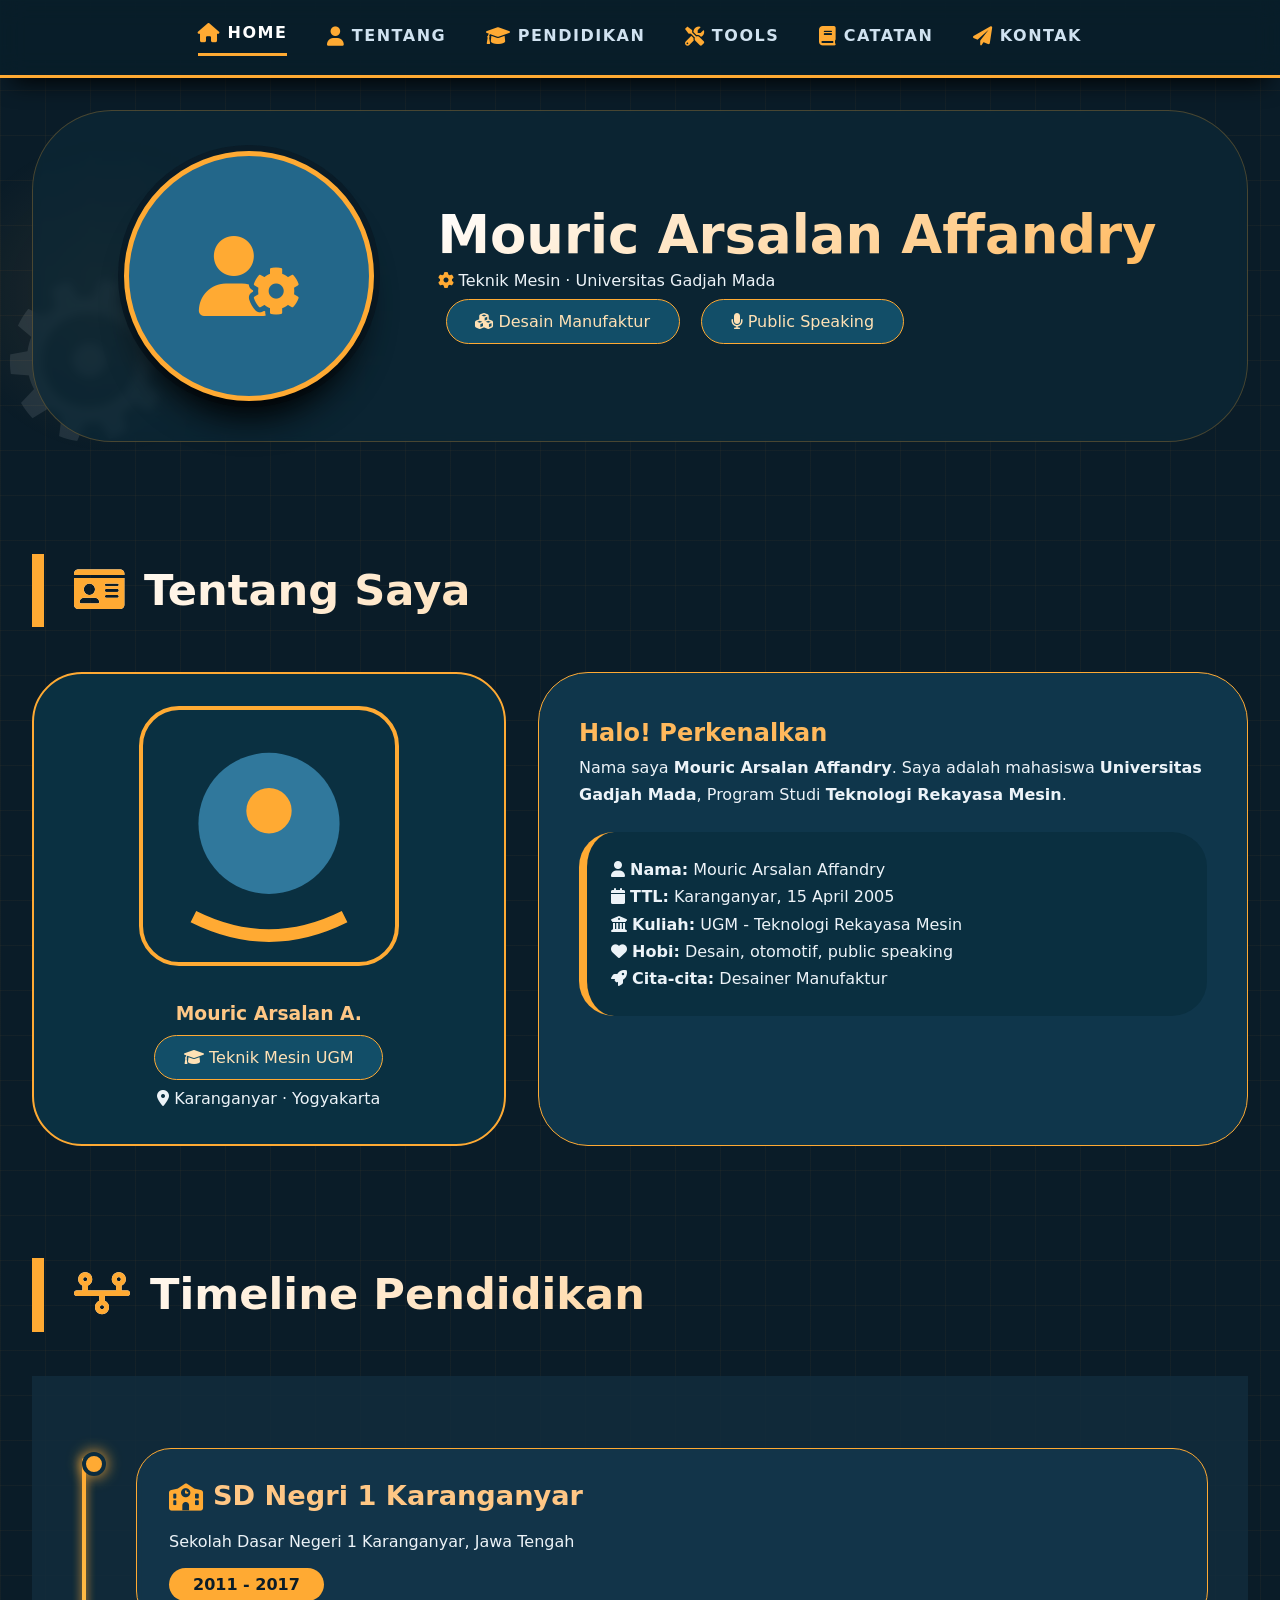
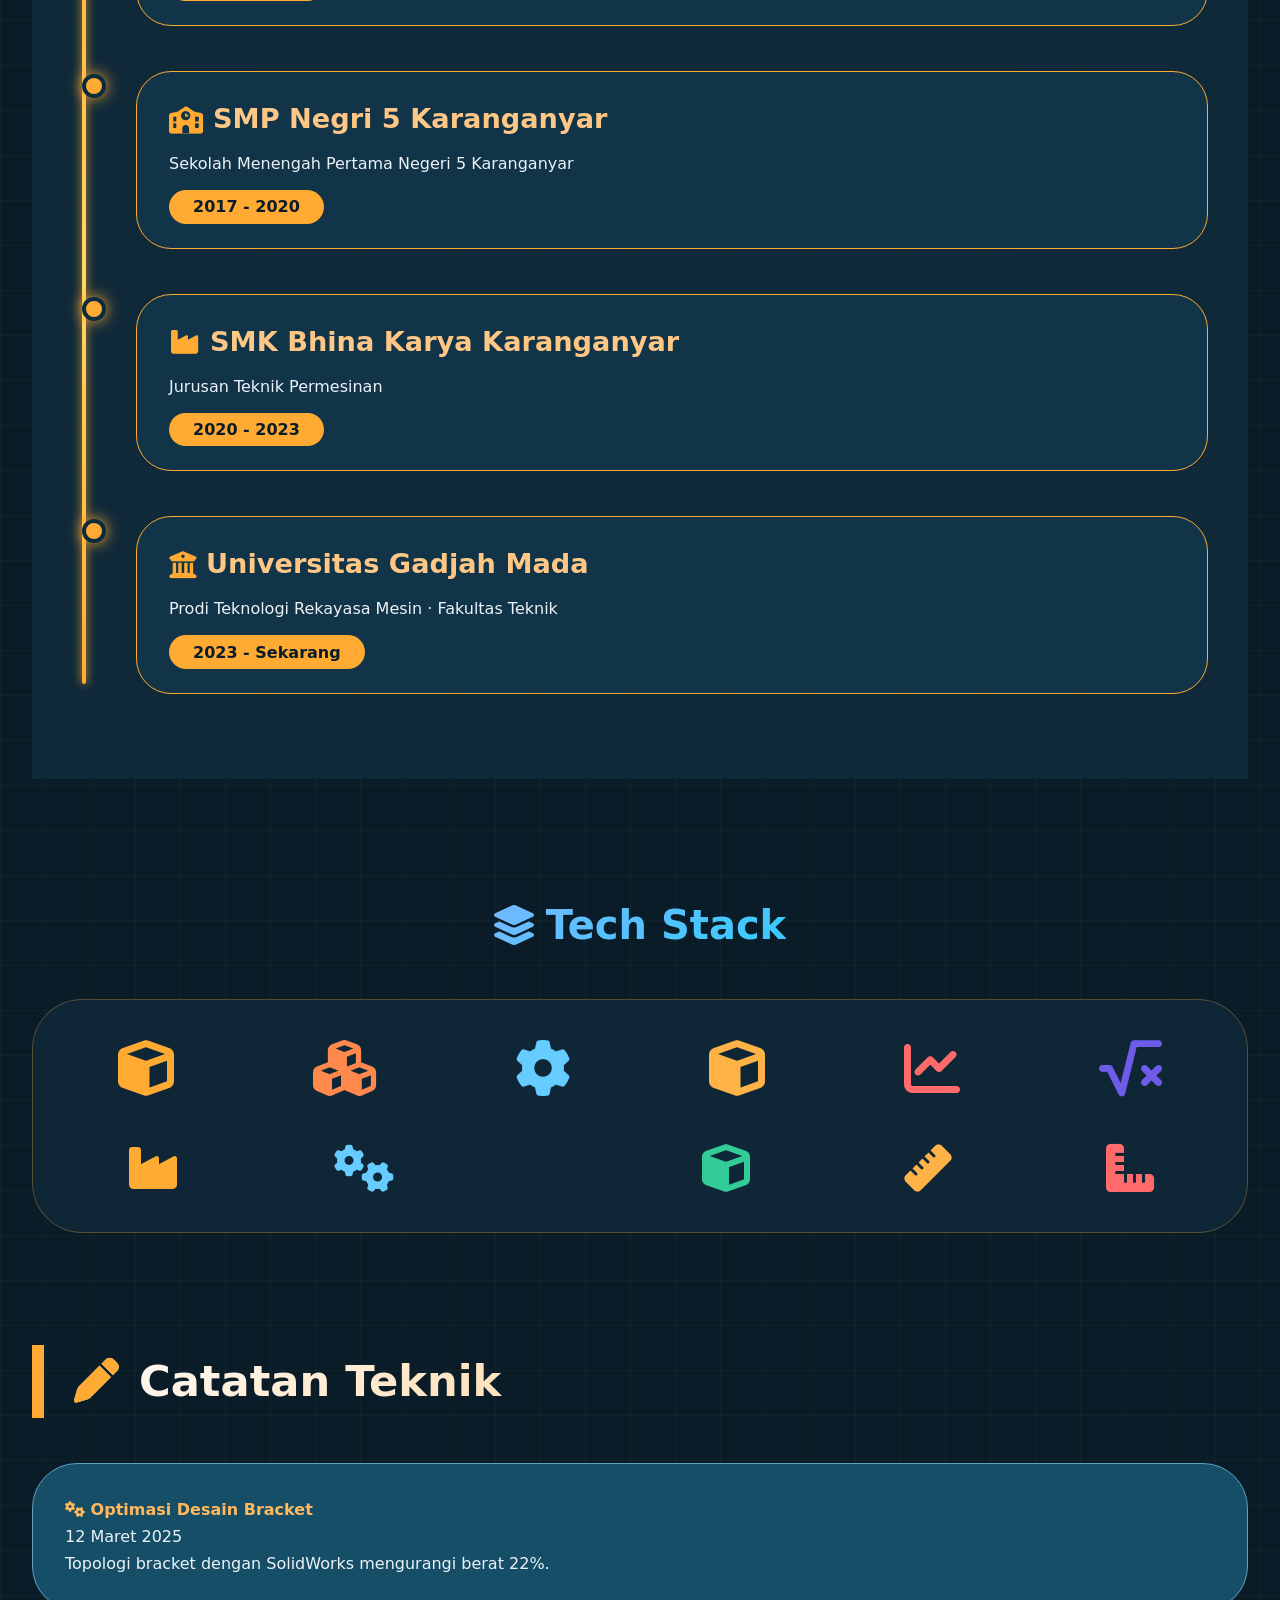
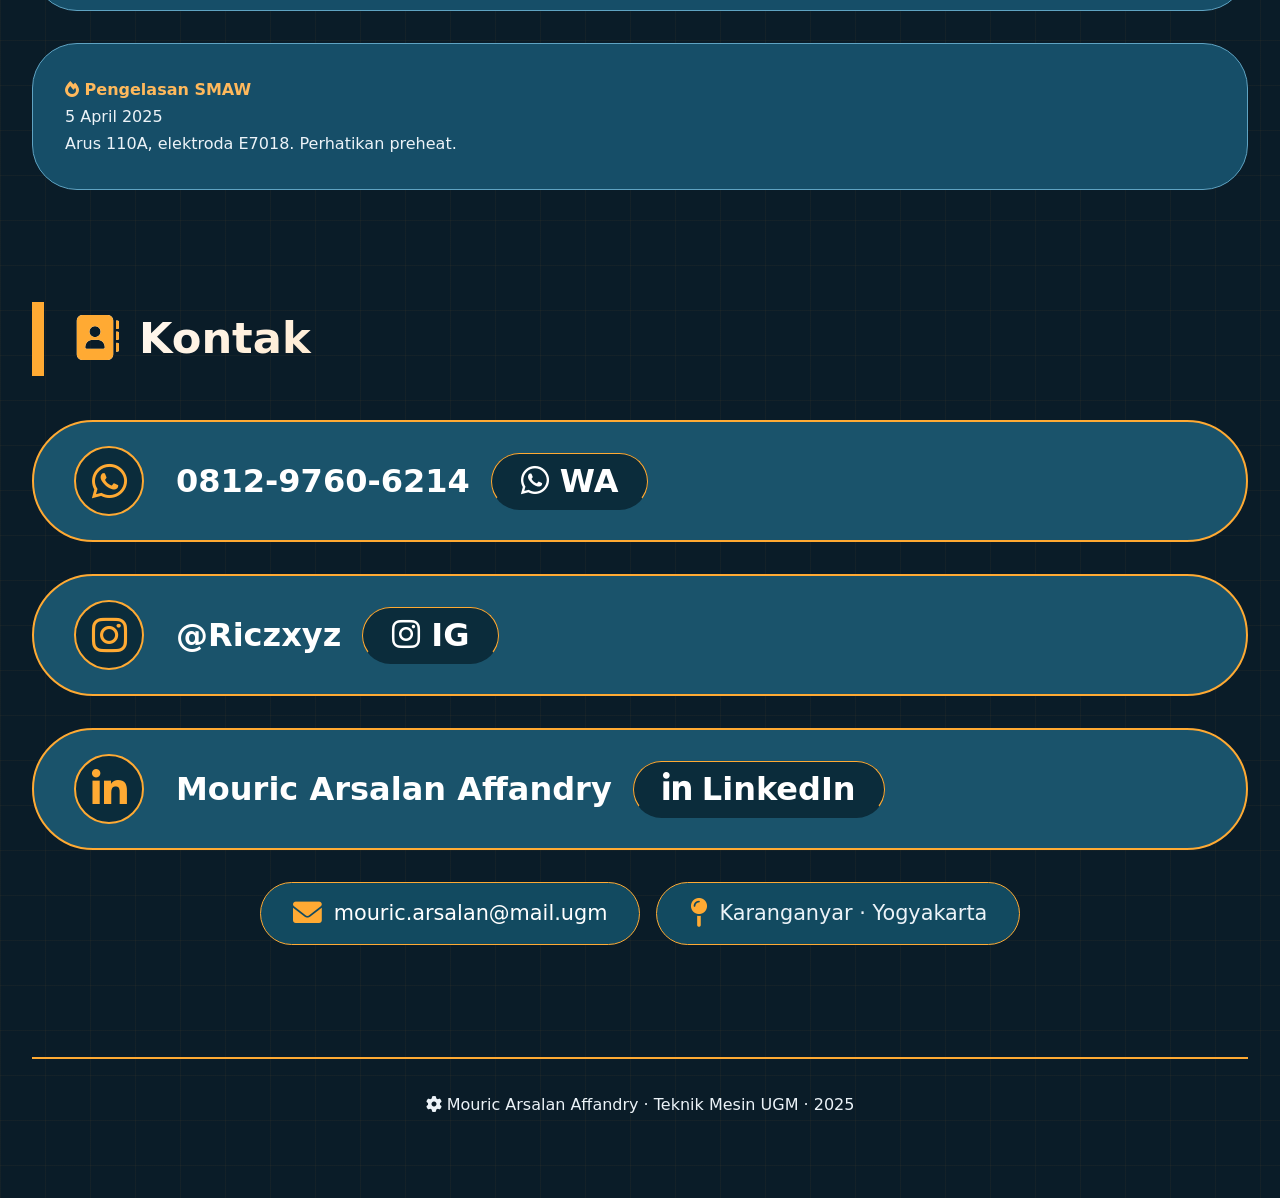
==== index.html @ b1424e33 "Porto Foloi Mouric" ====
<!DOCTYPE html>
<html lang="id">
<head>
  <meta charset="UTF-8">
  <meta name="viewport" content="width=device-width, initial-scale=1.0">
  <title>Mouric Arsalan Affandry · Teknik Mesin UGM</title>
  <!-- Font Awesome 6 -->
  <link rel="stylesheet" href="https://cdnjs.cloudflare.com/ajax/libs/font-awesome/6.0.0-beta3/css/all.min.css">
  <!-- AOS (Animate on Scroll) -->
  <link href="https://unpkg.com/aos@2.3.1/dist/aos.css" rel="stylesheet">
  <style>
    * {
      margin: 0;
      padding: 0;
      box-sizing: border-box;
    }

    body {
      background-color: #0a1c28;
      background-image: 
        linear-gradient(rgba(255, 170, 70, 0.04) 1px, transparent 1px),
        linear-gradient(90deg, rgba(255, 170, 70, 0.04) 1px, transparent 1px);
      background-size: 45px 45px;
      font-family: 'Inter', 'Segoe UI', system-ui, sans-serif;
      color: #ecf3f8;
      line-height: 1.7;
    }

    /* floating gear */
    .floating-gear {
      position: fixed;
      left: -50px;
      top: 15%;
      width: 320px;
      height: 320px;
      background: radial-gradient(circle, rgba(255,170,70,0.1) 0%, transparent 70%);
      border-radius: 50%;
      z-index: -1;
      animation: rotateLeft 35s linear infinite;
      pointer-events: none;
    }
    .floating-gear::before {
      content: "⚙️";
      font-size: 220px;
      position: absolute;
      opacity: 0.1;
      top: 40px;
      left: 40px;
      transform: rotate(15deg);
    }
    @keyframes rotateLeft {
      from { transform: rotate(0deg); }
      to { transform: rotate(360deg); }
    }

    /* navbar */
    .navbar {
      position: sticky;
      top: 0;
      z-index: 1000;
      background: rgba(8, 30, 42, 0.9);
      backdrop-filter: blur(12px);
      border-bottom: 3px solid #ffaa33;
      display: flex;
      justify-content: center;
      flex-wrap: wrap;
      gap: 2.5rem;
      padding: 1rem 2rem;
      box-shadow: 0 15px 25px -12px black;
    }

    .navbar a {
      color: #d0e2f0;
      text-decoration: none;
      font-weight: 600;
      text-transform: uppercase;
      letter-spacing: 1.5px;
      font-size: 1rem;
      padding: 0.4rem 0;
      border-bottom: 3px solid transparent;
      transition: 0.2s;
      display: flex;
      align-items: center;
      gap: 6px;
    }

    .navbar a i {
      color: #ffaa33;
      font-size: 1.2rem;
    }

    .navbar a:hover, .navbar a.active {
      border-bottom-color: #ffaa33;
      color: white;
      transform: translateY(-3px);
    }

    .container {
      max-width: 1300px;
      margin: 1rem auto 3rem;
      padding: 0 2rem;
    }

    /* hero */
    .hero {
      display: flex;
      align-items: center;
      justify-content: center;
      flex-wrap: wrap;
      gap: 4rem;
      margin: 2rem 0 5rem;
      padding: 2.5rem;
      background: rgba(12, 40, 55, 0.7);
      backdrop-filter: blur(4px);
      border-radius: 80px;
      border: 1px solid #ffaa3340;
    }

    .profile-photo {
      width: 250px;
      height: 250px;
      border-radius: 50%;
      object-fit: cover;
      border: 5px solid #ffaa33;
      box-shadow: 0 30px 35px -15px black, 0 0 0 6px #0a1c28;
      background: #23678a;
      display: flex;
      align-items: center;
      justify-content: center;
      font-size: 5rem;
      color: #ffaa33;
    }

    .hero-text h1 {
      font-size: 3.3rem;
      font-weight: 800;
      background: linear-gradient(145deg, #ffffff, #ffb95e);
      -webkit-background-clip: text;
      -webkit-text-fill-color: transparent;
      line-height: 1.2;
    }

    /* section */
    .section {
      margin: 7rem 0;
    }

    .section-title {
      font-size: 2.7rem;
      font-weight: 700;
      margin-bottom: 2.8rem;
      display: flex;
      align-items: center;
      gap: 20px;
      border-left: 12px solid #ffaa33;
      padding-left: 30px;
      background: linear-gradient(145deg, #ffffff, #ffb557);
      -webkit-background-clip: text;
      -webkit-text-fill-color: transparent;
    }
    .section-title i {
      font-size: 2.8rem;
      color: #ffaa33;
      -webkit-text-fill-color: #ffaa33;
    }

    /* about grid */
    .about-grid {
      display: grid;
      grid-template-columns: 1fr 1.5fr;
      gap: 2rem;
      align-items: stretch;
    }
    .about-left {
      background: #0a3041;
      border-radius: 50px;
      padding: 2rem;
      border: 2px solid #ffaa33;
      text-align: center;
    }
    .about-left img {
      width: 100%;
      max-width: 260px;
      border-radius: 40px;
      border: 4px solid #ffaa33;
      margin-bottom: 1.5rem;
    }
    .about-right {
      background: #0f364b;
      border-radius: 50px;
      padding: 2.5rem;
      border: 1px solid #ffaa33;
    }

    /* TIMELINE PENDIDIKAN */
    .timeline {
      position: relative;
      margin: 2rem 0 1rem;
      padding-left: 2rem;
    }
    .timeline::before {
      content: '';
      position: absolute;
      left: 10px;
      top: 10px;
      bottom: 10px;
      width: 4px;
      background: linear-gradient(to bottom, #ffaa33, #ffd966, #ffaa33);
      border-radius: 10px;
      box-shadow: 0 0 10px #ffaa33;
    }
    .timeline-item {
      position: relative;
      margin-bottom: 2.8rem;
      padding-left: 2rem;
    }
    .timeline-dot {
      position: absolute;
      left: -1.4rem;
      top: 0.2rem;
      width: 24px;
      height: 24px;
      background: #ffaa33;
      border-radius: 50%;
      border: 4px solid #0b2c3f;
      box-shadow: 0 0 15px #ffaa33;
      z-index: 2;
    }
    .timeline-content {
      background: rgba(20, 58, 80, 0.7);
      backdrop-filter: blur(4px);
      border: 1px solid #ffaa33;
      border-radius: 35px;
      padding: 1.5rem 2rem;
      transition: 0.2s;
    }
    .timeline-content:hover {
      background: #195774;
      border-color: #ffcd88;
      transform: translateX(8px);
    }
    .timeline-content h4 {
      font-size: 1.7rem;
      color: #ffc785;
      margin-bottom: 0.5rem;
      display: flex;
      align-items: center;
      gap: 10px;
    }
    .timeline-year {
      display: inline-block;
      background: #ffaa33;
      color: #0a1c28;
      font-weight: 700;
      padding: 0.2rem 1.5rem;
      border-radius: 40px;
      margin-top: 0.8rem;
      font-size: 1rem;
    }

    /* tech stack glass */
    .tech-stack-glass {
      background: rgba(18, 45, 62, 0.6);
      backdrop-filter: blur(12px);
      border: 1px solid rgba(255, 170, 51, 0.3);
      border-radius: 50px;
      padding: 2.5rem 1rem;
    }

    /* marquee animation */
    @keyframes marquee {
      0% { transform: translateX(0); }
      100% { transform: translateX(-50%); }
    }
    @keyframes marqueeReverse {
      0% { transform: translateX(-50%); }
      100% { transform: translateX(0); }
    }
    .animate-marquee {
      animation: marquee 25s linear infinite;
    }
    .animate-marqueeReverse {
      animation: marqueeReverse 25s linear infinite;
    }

    /* badge / skill */
    .skill-badge {
      background: #124e68;
      border: 1.8px solid #ffaa33;
      color: #ffe1b5;
      padding: 0.5rem 1.8rem;
      border-radius: 40px;
      display: inline-block;
      margin: 0.3rem 0.5rem;
    }

    /* note */
    .note-entry {
      background: #164e68;
      border-radius: 45px;
      padding: 2rem;
      margin-bottom: 2rem;
      border: 1px solid #5fa3c2;
    }

    /* kontak */
    .contact-row {
      background: #1a536b;
      border-radius: 80px;
      padding: 1.5rem 2.5rem;
      margin: 2rem 0;
      display: flex;
      align-items: center;
      gap: 2rem;
      flex-wrap: wrap;
      border: 2px solid #ffaa33;
    }
    .contact-icon {
      width: 70px; height: 70px;
      background: #0b2c3b;
      border-radius: 50%;
      display: flex;
      align-items: center;
      justify-content: center;
      font-size: 2.5rem;
      border: 2px solid #ffaa33;
      color: #ffaa33;
    }
    .contact-detail a {
      color: white;
      text-decoration: none;
      font-size: 2rem;
      font-weight: 600;
      transition: 0.2s;
      border-bottom: 2px solid transparent;
    }
    .contact-detail a:hover {
      border-bottom-color: #ffaa33;
      color: #ffdbb5;
    }
    .btn-contact {
      background: #0b2c3b;
      padding: 0.5rem 1.8rem;
      border-radius: 40px;
      border: 1.5px solid #ffaa33;
      color: white;
      text-decoration: none;
      margin-left: 1rem;
      transition: 0.2s;
    }
    .btn-contact:hover {
      background: #ffaa33;
      color: #0a1c28;
    }

    /* social media grid */
    .social-grid {
      display: flex;
      flex-wrap: wrap;
      gap: 1rem;
      margin-top: 2rem;
      justify-content: center;
    }
    .social-item {
      background: #124a60;
      border: 1.5px solid #ffaa33;
      border-radius: 60px;
      padding: 0.8rem 2rem;
      display: flex;
      align-items: center;
      gap: 12px;
      font-size: 1.3rem;
      transition: 0.2s;
    }
    .social-item:hover {
      background: #1d627c;
      transform: scale(1.02);
    }
    .social-item a {
      color: white;
      text-decoration: none;
    }
    .social-item i {
      color: #ffaa33;
      font-size: 1.8rem;
    }

    .footer {
      text-align: center;
      margin-top: 5rem;
      padding: 2rem;
      border-top: 2px solid #ffaa33;
    }

    @media (max-width: 700px) {
      .about-grid { grid-template-columns: 1fr; }
      .navbar { gap: 1rem; }
    }
  </style>
</head>
<body>
  <div class="floating-gear"></div>

  <nav class="navbar">
    <a href="#home"><i class="fas fa-home"></i> Home</a>
    <a href="#tentang"><i class="fas fa-user"></i> Tentang</a>
    <a href="#pendidikan"><i class="fas fa-graduation-cap"></i> Pendidikan</a>
    <a href="#tools"><i class="fas fa-tools"></i> Tools</a>
    <a href="#catatan"><i class="fas fa-book"></i> Catatan</a>
    <a href="#kontak"><i class="fas fa-paper-plane"></i> Kontak</a>
  </nav>

  <div class="container">
    <!-- HOME -->
    <section id="home" class="hero" data-aos="fade-up">
      <div data-aos="zoom-in">
        <div class="profile-photo">
          <i class="fas fa-user-cog"></i>
        </div>
      </div>
      <div class="hero-text" data-aos="fade-left">
        <h1>Mouric Arsalan Affandry</h1>
        <p><i class="fas fa-gear" style="color:#ffaa33;"></i> Teknik Mesin · Universitas Gadjah Mada</p>
        <div>
          <span class="skill-badge"><i class="fas fa-cubes"></i> Desain Manufaktur</span>
          <span class="skill-badge"><i class="fas fa-microphone"></i> Public Speaking</span>
        </div>
      </div>
    </section>

    <!-- TENTANG -->
    <section id="tentang" class="section" data-aos="fade-up">
      <div class="section-title"><i class="fas fa-id-card"></i> Tentang Saya</div>
      <div class="about-grid">
        <div class="about-left" data-aos="flip-right">
          <img src="data:image/svg+xml,%3Csvg xmlns='http://www.w3.org/2000/svg' width='260' height='260' viewBox='0 0 100 100'%3E%3Ccircle cx='50' cy='45' r='28' fill='%2330789c'/%3E%3Ccircle cx='50' cy='40' r='9' fill='%23ffaa33'/%3E%3Cpath d='M20 82 Q50 97 80 82' stroke='%23ffaa33' stroke-width='5' fill='none' /%3E%3C/svg%3E" alt="Mouric">
          <h3 style="color:#ffc785;">Mouric Arsalan A.</h3>
          <span class="skill-badge"><i class="fas fa-graduation-cap"></i> Teknik Mesin UGM</span>
          <p><i class="fas fa-map-marker-alt"></i> Karanganyar · Yogyakarta</p>
        </div>
        <div class="about-right" data-aos="flip-left">
          <h2 style="color:#ffb95c;">Halo! Perkenalkan</h2>
          <p>Nama saya <strong>Mouric Arsalan Affandry</strong>. Saya adalah mahasiswa <strong>Universitas Gadjah Mada</strong>, Program Studi <strong>Teknologi Rekayasa Mesin</strong>.</p>
          <div class="data-singkat" style="background:#0a2f40; border-radius:35px; padding:1.5rem; margin:1.5rem 0; border-left:8px solid #ffaa33;">
            <p><i class="fas fa-user"></i> <strong>Nama:</strong> Mouric Arsalan Affandry</p>
            <p><i class="fas fa-calendar"></i> <strong>TTL:</strong> Karanganyar, 15 April 2005</p>
            <p><i class="fas fa-university"></i> <strong>Kuliah:</strong> UGM - Teknologi Rekayasa Mesin</p>
            <p><i class="fas fa-heart"></i> <strong>Hobi:</strong> Desain, otomotif, public speaking</p>
            <p><i class="fas fa-rocket"></i> <strong>Cita-cita:</strong> Desainer Manufaktur</p>
          </div>
        </div>
      </div>
    </section>

    <!-- PENDIDIKAN TIMELINE -->
    <section id="pendidikan" class="section" data-aos="fade-up">
      <div class="section-title"><i class="fas fa-timeline"></i> Timeline Pendidikan</div>
      <div class="card" style="padding: 2.5rem; background: rgba(18,45,62,0.8);">
        <div class="timeline">
          <div class="timeline-item" data-aos="fade-right" data-aos-delay="50">
            <div class="timeline-dot"></div>
            <div class="timeline-content">
              <h4><i class="fas fa-school" style="color:#ffaa33;"></i> SD Negri 1 Karanganyar</h4>
              <p>Sekolah Dasar Negeri 1 Karanganyar, Jawa Tengah</p>
              <span class="timeline-year">2011 - 2017</span>
            </div>
          </div>
          <div class="timeline-item" data-aos="fade-right" data-aos-delay="100">
            <div class="timeline-dot"></div>
            <div class="timeline-content">
              <h4><i class="fas fa-school" style="color:#ffaa33;"></i> SMP Negri 5 Karanganyar</h4>
              <p>Sekolah Menengah Pertama Negeri 5 Karanganyar</p>
              <span class="timeline-year">2017 - 2020</span>
            </div>
          </div>
          <div class="timeline-item" data-aos="fade-right" data-aos-delay="150">
            <div class="timeline-dot"></div>
            <div class="timeline-content">
              <h4><i class="fas fa-industry" style="color:#ffaa33;"></i> SMK Bhina Karya Karanganyar</h4>
              <p>Jurusan Teknik Permesinan</p>
              <span class="timeline-year">2020 - 2023</span>
            </div>
          </div>
          <div class="timeline-item" data-aos="fade-right" data-aos-delay="200">
            <div class="timeline-dot"></div>
            <div class="timeline-content">
              <h4><i class="fas fa-university" style="color:#ffaa33;"></i> Universitas Gadjah Mada</h4>
              <p>Prodi Teknologi Rekayasa Mesin · Fakultas Teknik</p>
              <span class="timeline-year">2023 - Sekarang</span>
            </div>
          </div>
        </div>
      </div>
    </section>

    <!-- TECH STACK -->
    <section id="tools" class="section" data-aos="fade-up">
      <div class="flex justify-center mb-12" style="display: flex; justify-content: center; margin-bottom: 2.5rem;">
        <h2 style="font-size: 2.5rem; font-weight: 700; background: linear-gradient(145deg, #76b8ff, #33ccff); -webkit-background-clip: text; -webkit-text-fill-color: transparent; display: flex; align-items: center; gap: 12px;">
          <i class="fas fa-layer-group" style="color: #33ccff;"></i> Tech Stack
        </h2>
      </div>
      <div class="tech-stack-glass">
        <div class="overflow-hidden group mb-12" style="margin-bottom: 3rem;">
          <div class="flex w-[200%] animate-marquee group-hover:[animation-play-state:paused]" style="display: flex; width: 200%;">
            <div class="flex w-1/2 justify-around text-6xl" style="display: flex; width: 50%; justify-content: space-around; font-size: 3.5rem;">
              <i class="fa-solid fa-cube" style="color: #ffaa33;" title="AutoCAD"></i>
              <i class="fa-solid fa-cubes" style="color: #ff884d;" title="SolidWorks"></i>
              <i class="fa-solid fa-gear" style="color: #66ccff;" title="CATIA"></i>
              <i class="fa-solid fa-cube" style="color: #ffb347;" title="Fusion 360"></i>
              <i class="fa-solid fa-chart-line" style="color: #ff6b6b;" title="ANSYS"></i>
              <i class="fa-solid fa-square-root-variable" style="color: #6c5ce7;" title="MATLAB"></i>
            </div>
            <div class="flex w-1/2 justify-around text-6xl" style="display: flex; width: 50%; justify-content: space-around; font-size: 3.5rem;">
              <i class="fa-solid fa-cube" style="color: #ffaa33;" title="AutoCAD"></i>
              <i class="fa-solid fa-cubes" style="color: #ff884d;" title="SolidWorks"></i>
              <i class="fa-solid fa-gear" style="color: #66ccff;" title="CATIA"></i>
              <i class="fa-solid fa-cube" style="color: #ffb347;" title="Fusion 360"></i>
              <i class="fa-solid fa-chart-line" style="color: #ff6b6b;" title="ANSYS"></i>
              <i class="fa-solid fa-square-root-variable" style="color: #6c5ce7;" title="MATLAB"></i>
            </div>
          </div>
        </div>
        <div class="overflow-hidden group">
          <div class="flex w-[200%] animate-marqueeReverse group-hover:[animation-play-state:paused]" style="display: flex; width: 200%;">
            <div class="flex w-1/2 justify-around text-5xl" style="display: flex; width: 50%; justify-content: space-around; font-size: 3rem;">
              <i class="fa-solid fa-industry" style="color: #ffaa33;" title="Mesin CNC"></i>
              <i class="fa-solid fa-gears" style="color: #66ccff;" title="Mesin Bubut"></i>
              <i class="fa-solid fa-cutter" style="color: #ff884d;" title="Mesin Frais"></i>
              <i class="fa-solid fa-cube" style="color: #33cc99;" title="3D Printing"></i>
              <i class="fa-solid fa-ruler" style="color: #ffb347;" title="Jangka Sorong"></i>
              <i class="fa-solid fa-ruler-combined" style="color: #ff6b6b;" title="Mikrometer"></i>
            </div>
            <div class="flex w-1/2 justify-around text-5xl" style="display: flex; width: 50%; justify-content: space-around; font-size: 3rem;">
              <i class="fa-solid fa-industry" style="color: #ffaa33;" title="CNC"></i>
              <i class="fa-solid fa-gears" style="color: #66ccff;" title="Bubut"></i>
              <i class="fa-solid fa-cutter" style="color: #ff884d;" title="Frais"></i>
              <i class="fa-solid fa-cube" style="color: #33cc99;" title="3D Printing"></i>
              <i class="fa-solid fa-ruler" style="color: #ffb347;" title="Jangka Sorong"></i>
              <i class="fa-solid fa-ruler-combined" style="color: #ff6b6b;" title="Mikrometer"></i>
            </div>
          </div>
        </div>
      </div>
    </section>

    <!-- CATATAN -->
    <section id="catatan" class="section" data-aos="fade-up">
      <div class="section-title"><i class="fas fa-pen"></i> Catatan Teknik</div>
      <div class="note-entry">
        <h4 style="color:#ffb95c;"><i class="fas fa-cogs"></i> Optimasi Desain Bracket</h4>
        <div class="note-date">12 Maret 2025</div>
        <p>Topologi bracket dengan SolidWorks mengurangi berat 22%.</p>
      </div>
      <div class="note-entry">
        <h4 style="color:#ffb95c;"><i class="fas fa-fire"></i> Pengelasan SMAW</h4>
        <div class="note-date">5 April 2025</div>
        <p>Arus 110A, elektroda E7018. Perhatikan preheat.</p>
      </div>
    </section>

    <!-- KONTAK (dengan LinkedIn Mouric Arsalan Affandry) -->
    <section id="kontak" class="section" data-aos="fade-up">
      <div class="section-title"><i class="fas fa-address-book"></i> Kontak</div>
      <div class="card">
        <!-- WhatsApp -->
        <div class="contact-row">
          <div class="contact-icon"><i class="fab fa-whatsapp"></i></div>
          <div class="contact-detail">
            <a href="https://wa.me/6281297606214" target="_blank">0812-9760-6214</a>
            <a href="https://wa.me/6281297606214" target="_blank" class="btn-contact"><i class="fab fa-whatsapp"></i> WA</a>
          </div>
        </div>
        <!-- Instagram -->
        <div class="contact-row">
          <div class="contact-icon"><i class="fab fa-instagram"></i></div>
          <div class="contact-detail">
            <a href="https://instagram.com/Riczxyz" target="_blank">@Riczxyz</a>
            <a href="https://instagram.com/Riczxyz" target="_blank" class="btn-contact"><i class="fab fa-instagram"></i> IG</a>
          </div>
        </div>

        <!-- LinkedIn (BARU) - Mouric Arsalan Affandry -->
        <div class="contact-row">
          <div class="contact-icon"><i class="fab fa-linkedin-in"></i></div>
          <div class="contact-detail">
            <a href="https://linkedin.com/in/mouric-arsalan-affandry" target="_blank">Mouric Arsalan Affandry</a>
            <a href="https://linkedin.com/in/mouric-arsalan-affandry" target="_blank" class="btn-contact"><i class="fab fa-linkedin-in"></i> LinkedIn</a>
          </div>
        </div>

        <!-- Email & lainnya -->
        <div class="social-grid">
          <div class="social-item">
            <i class="fas fa-envelope"></i>
            <a href="mailto:mouric.arsalan@mail.ugm">mouric.arsalan@mail.ugm</a>
          </div>
          <div class="social-item">
            <i class="fas fa-map-pin"></i>
            <span>Karanganyar · Yogyakarta</span>
          </div>
        </div>
      </div>
    </section>

    <footer class="footer">
      <i class="fas fa-gear"></i> Mouric Arsalan Affandry · Teknik Mesin UGM · 2025
    </footer>
  </div>

  <script src="https://unpkg.com/aos@2.3.1/dist/aos.js"></script>
  <script>
    AOS.init({ duration: 900, once: false, mirror: true });
    document.querySelectorAll('.navbar a').forEach(link => {
      link.addEventListener('click', function(e) {
        e.preventDefault();
        const id = this.getAttribute('href').substring(1);
        document.getElementById(id).scrollIntoView({ behavior: 'smooth' });
      });
    });
    window.addEventListener('scroll', ()=>{
      let current = '';
      document.querySelectorAll('section').forEach(s => {
        if (pageYOffset >= s.offsetTop-150) current = s.getAttribute('id');
      });
      document.querySelectorAll('.navbar a').forEach(a => {
        a.classList.toggle('active', a.getAttribute('href') === '#'+current);
      });
    });
  </script>
  <style>
    .navbar a.active { border-bottom-color: #ffaa33; color: white; }
  </style>
</body>
</html>
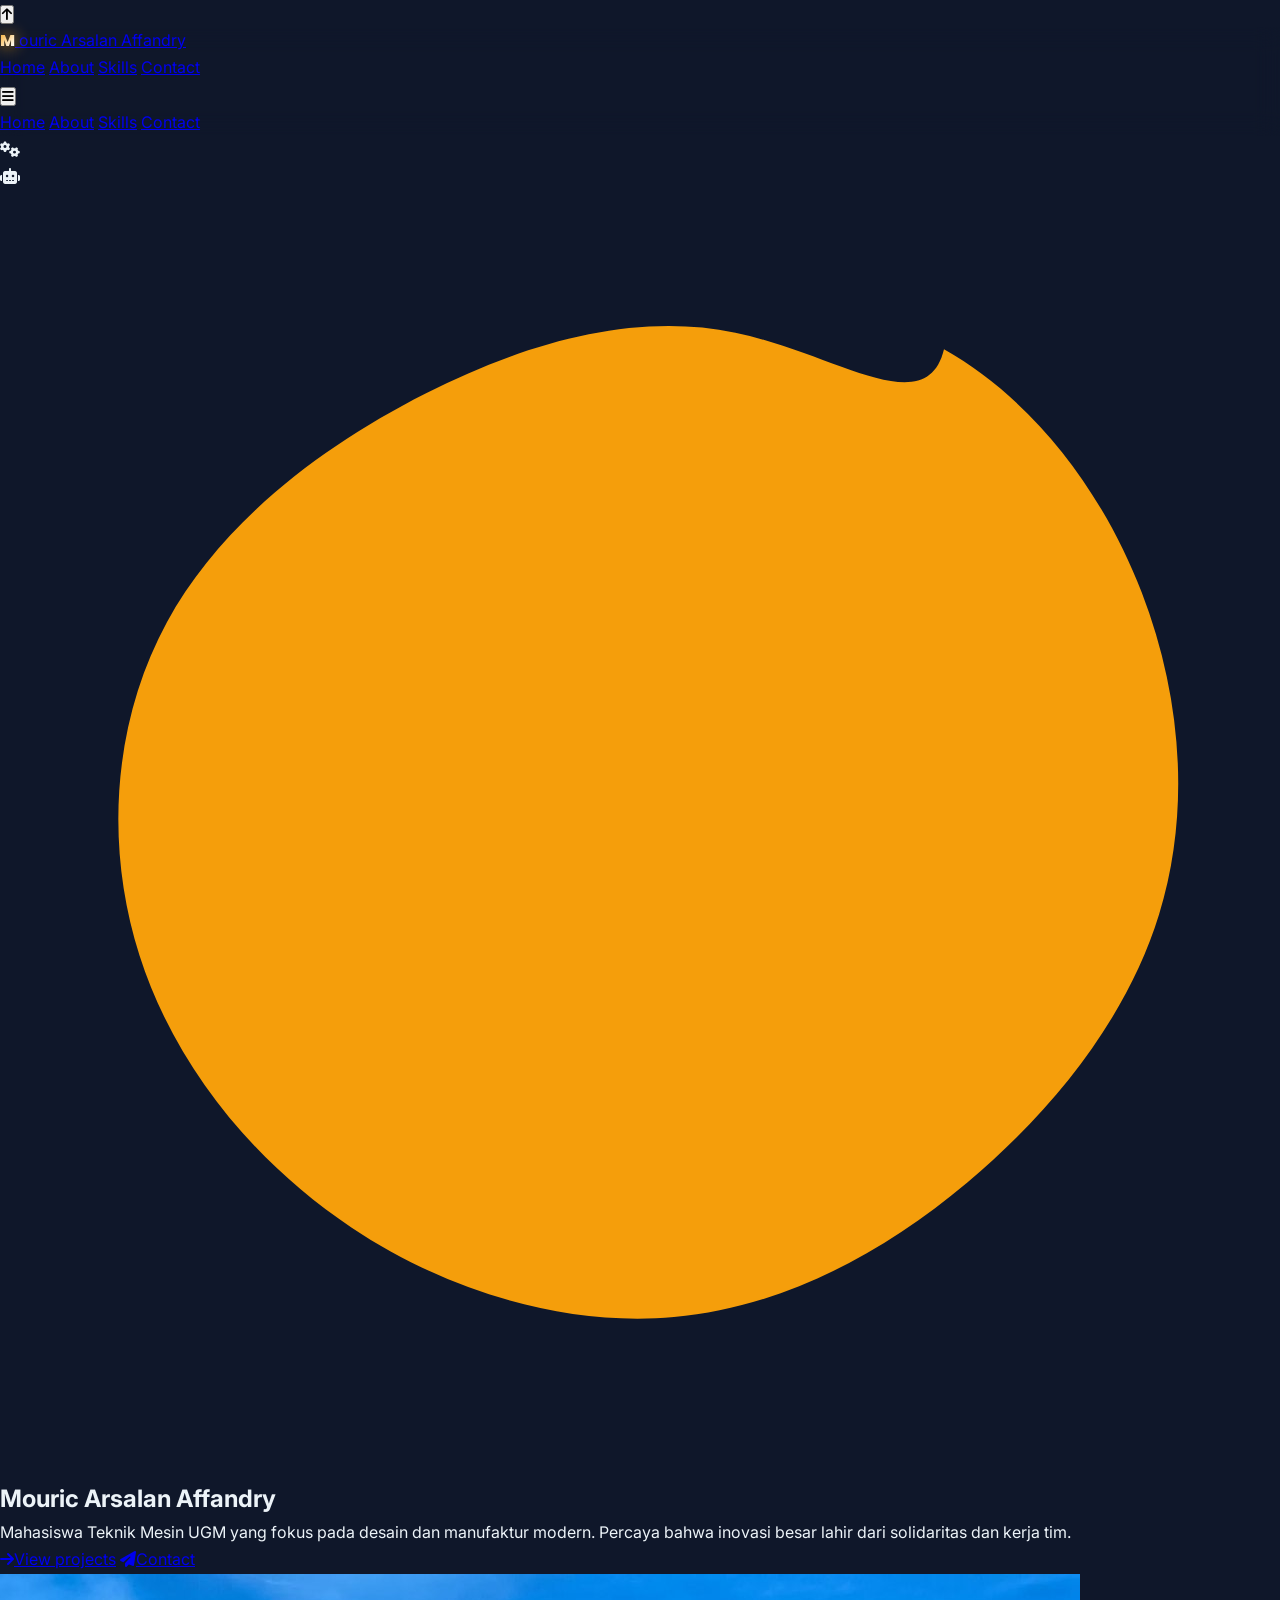
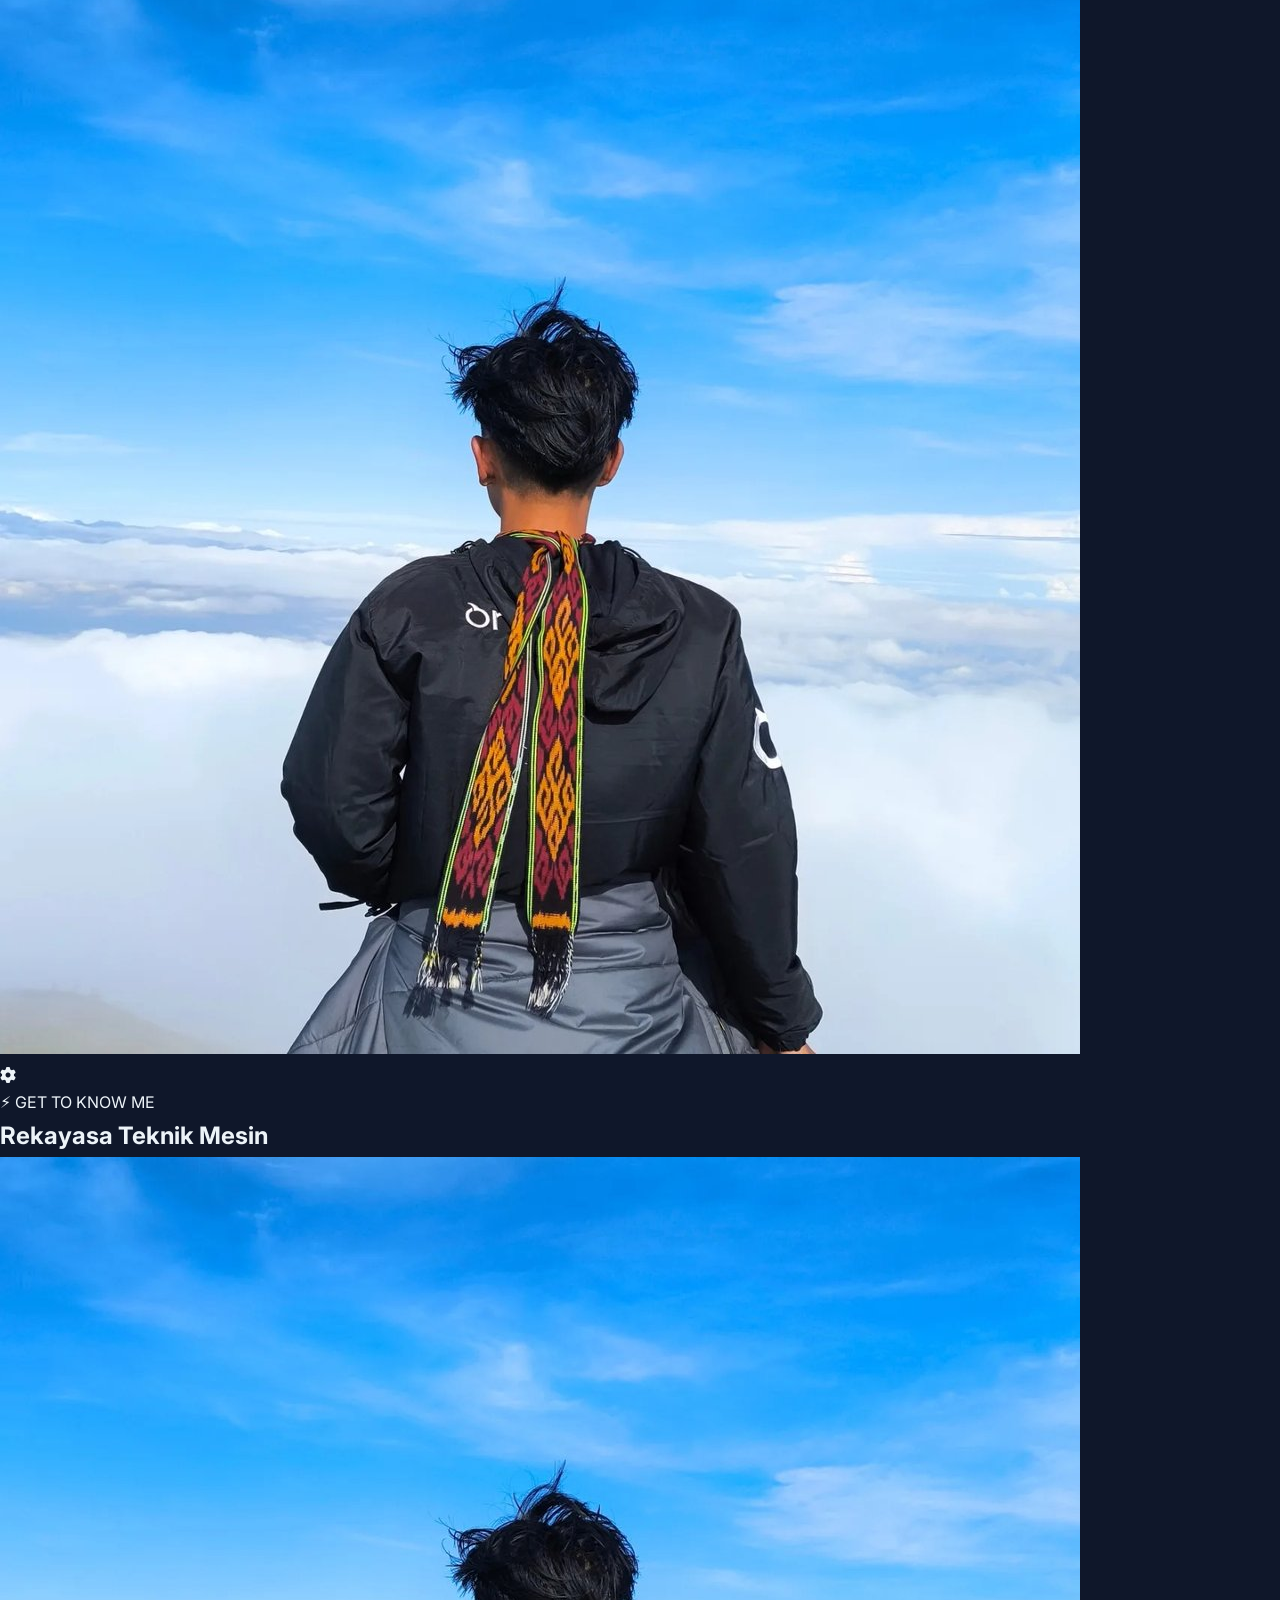
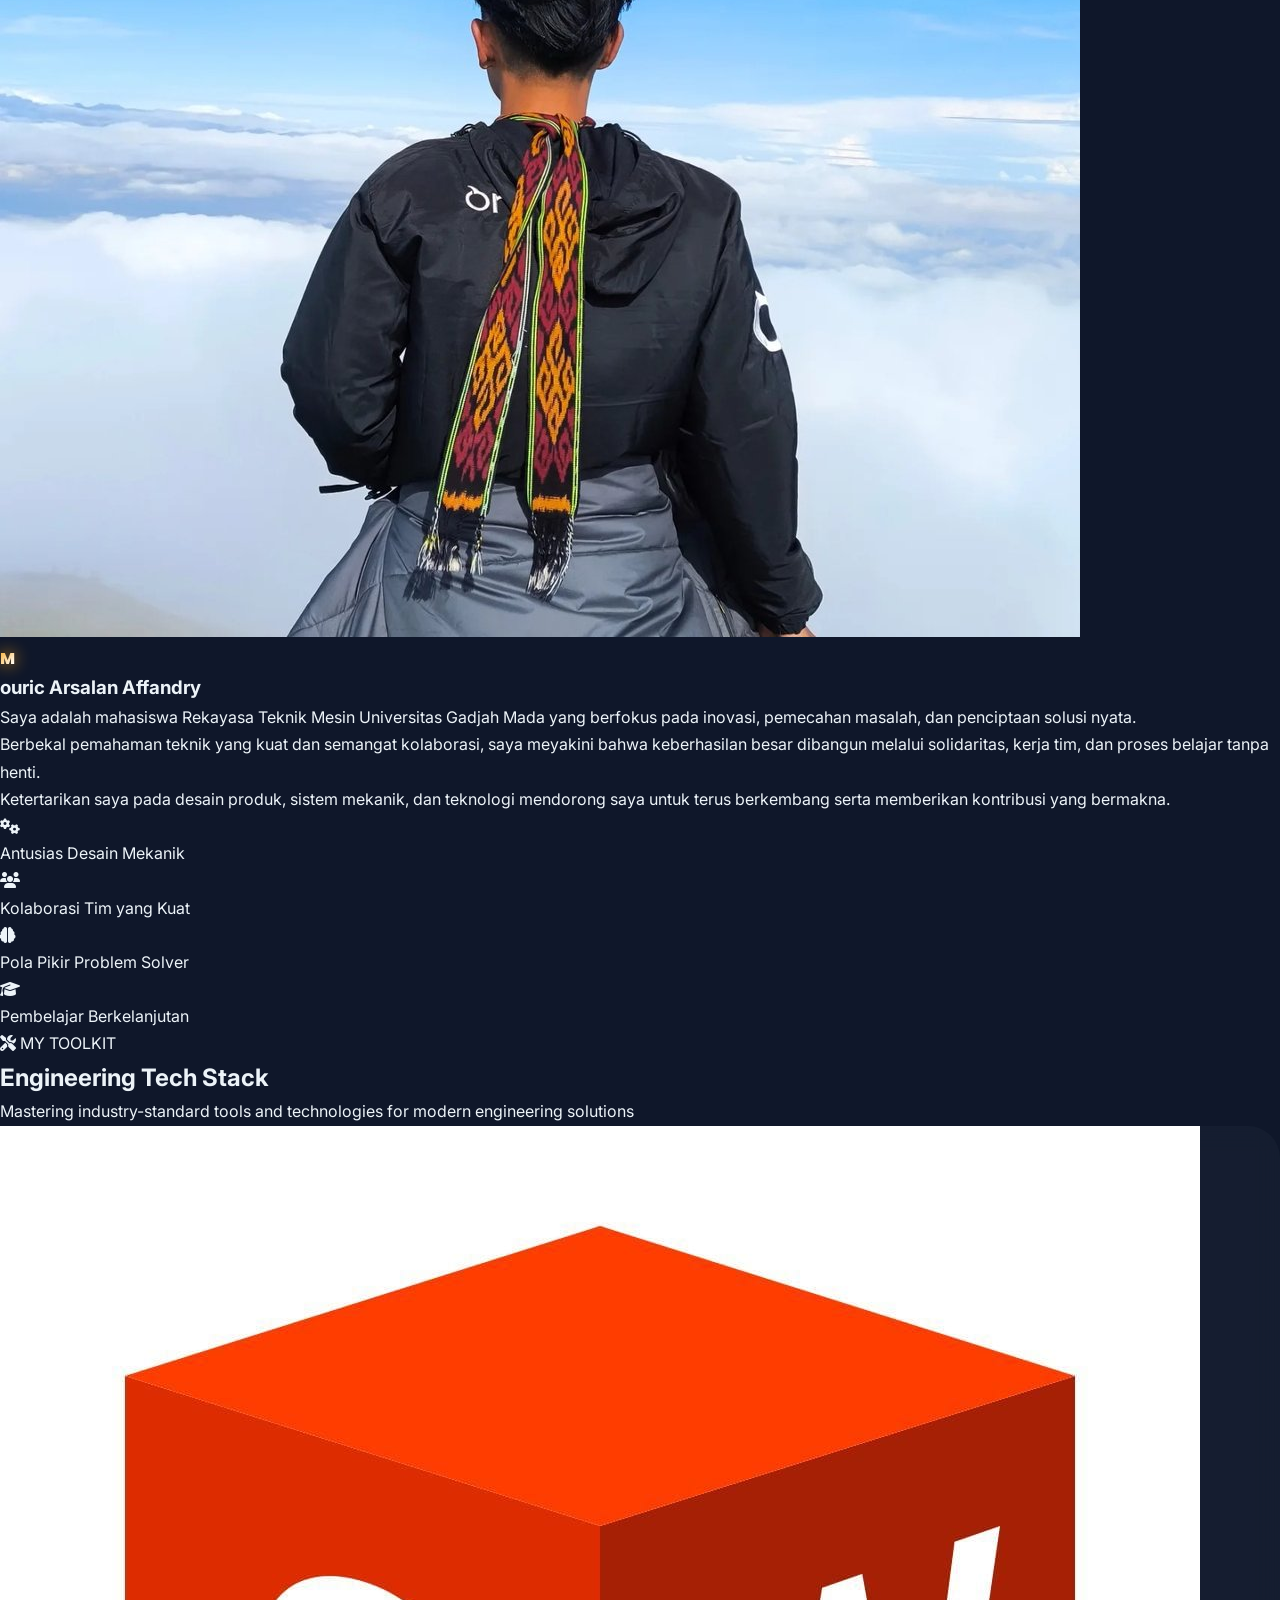
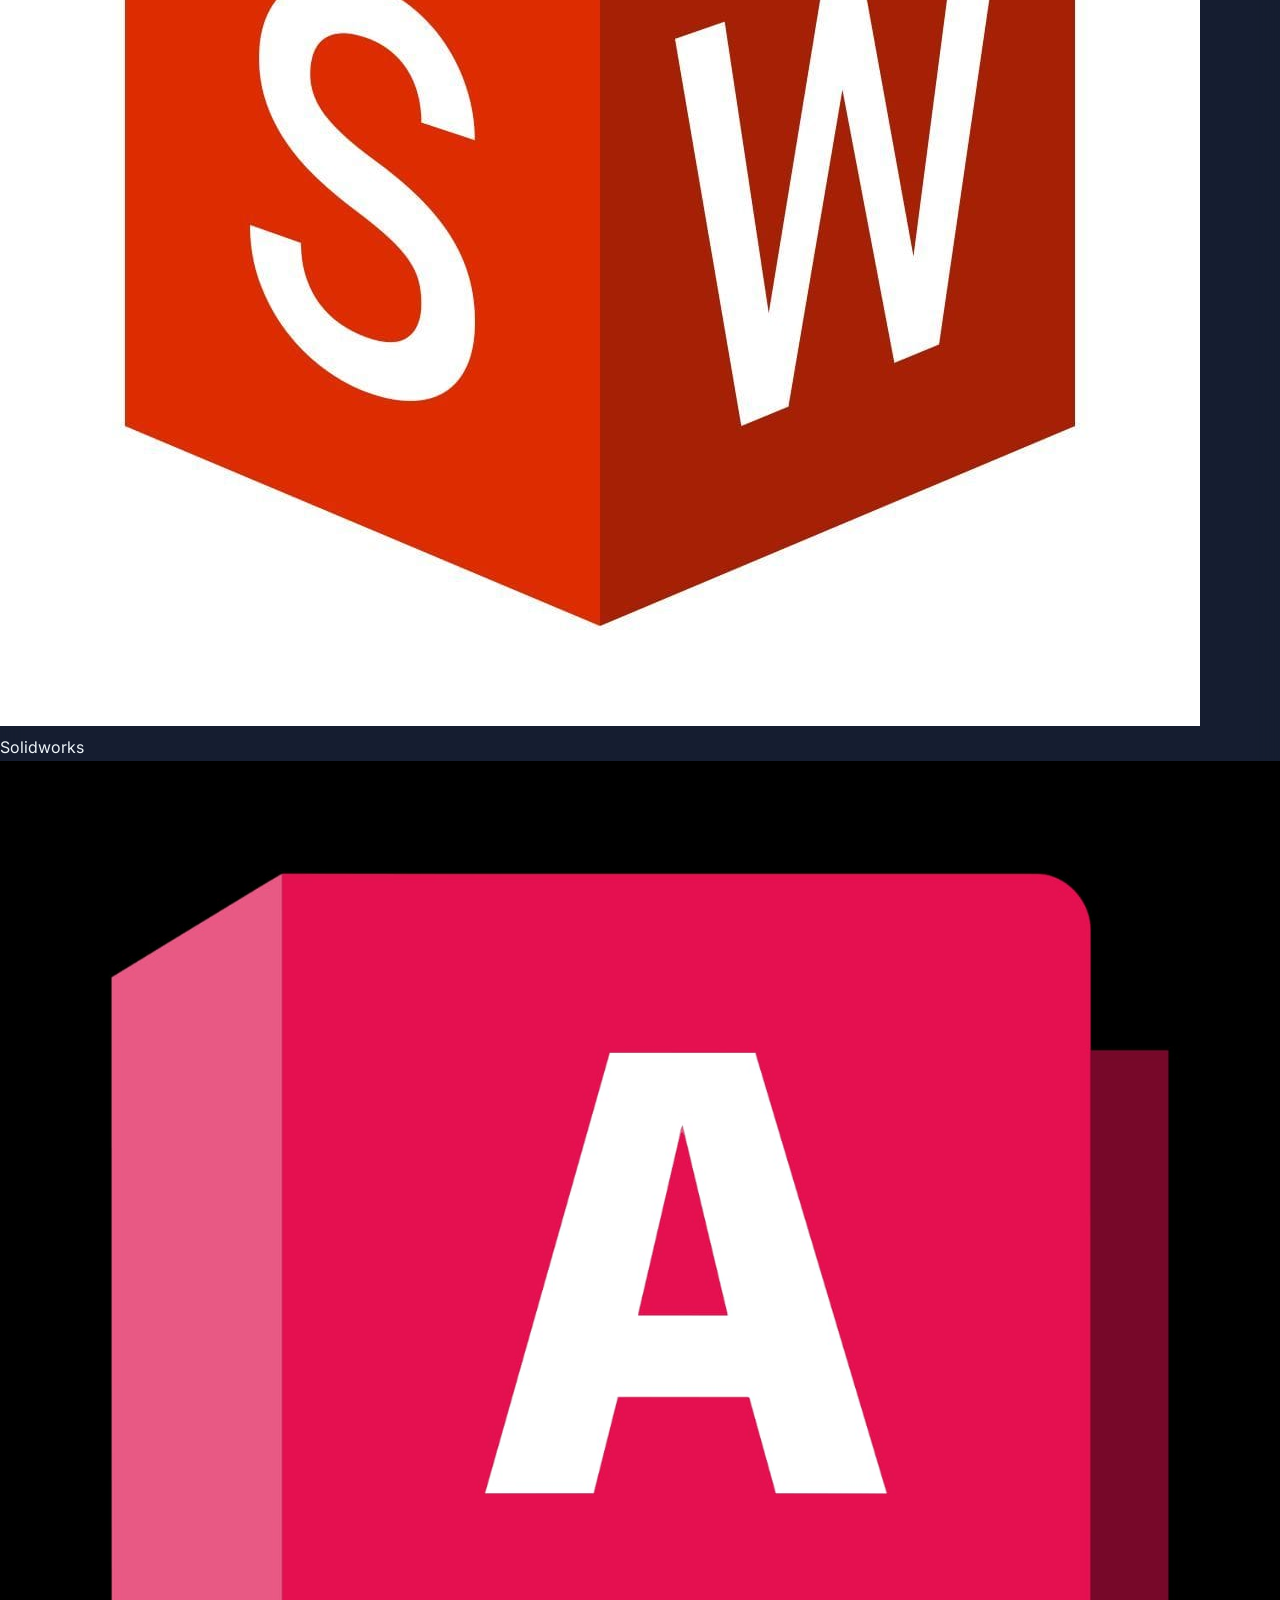
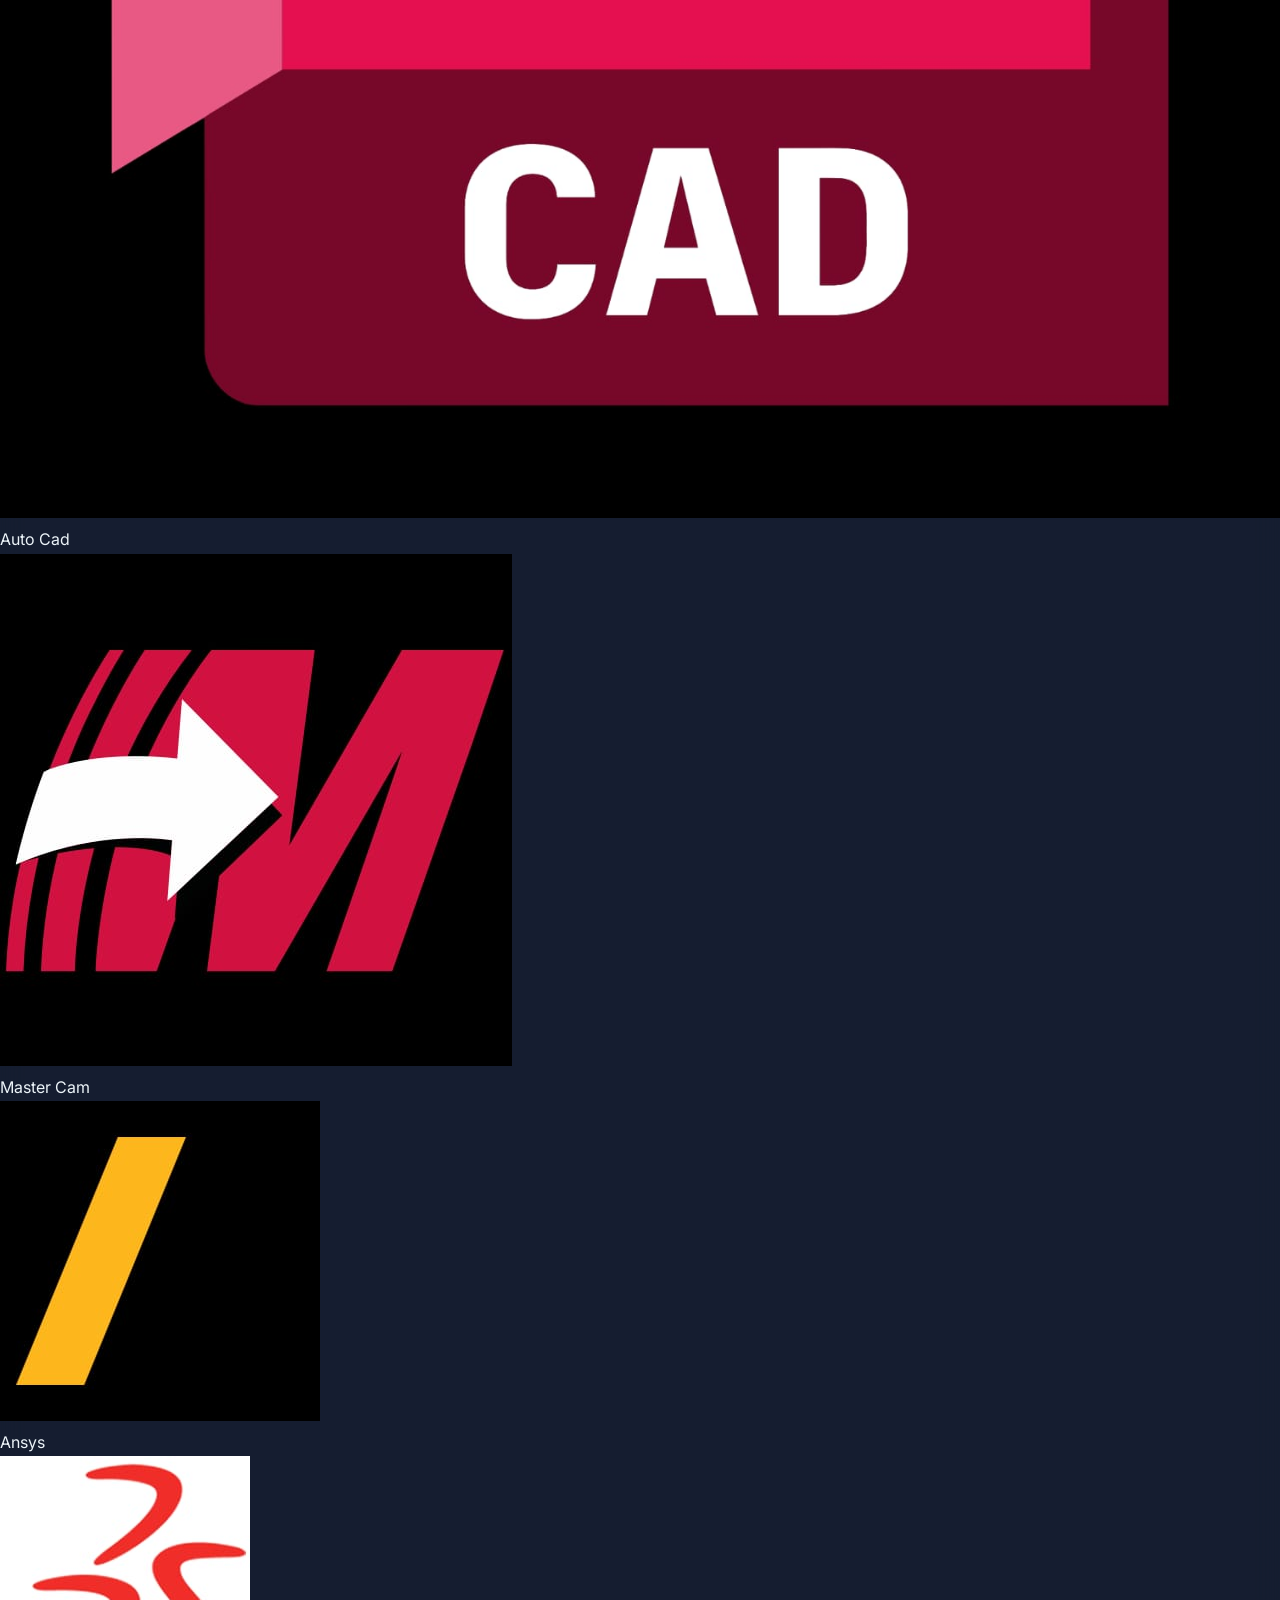
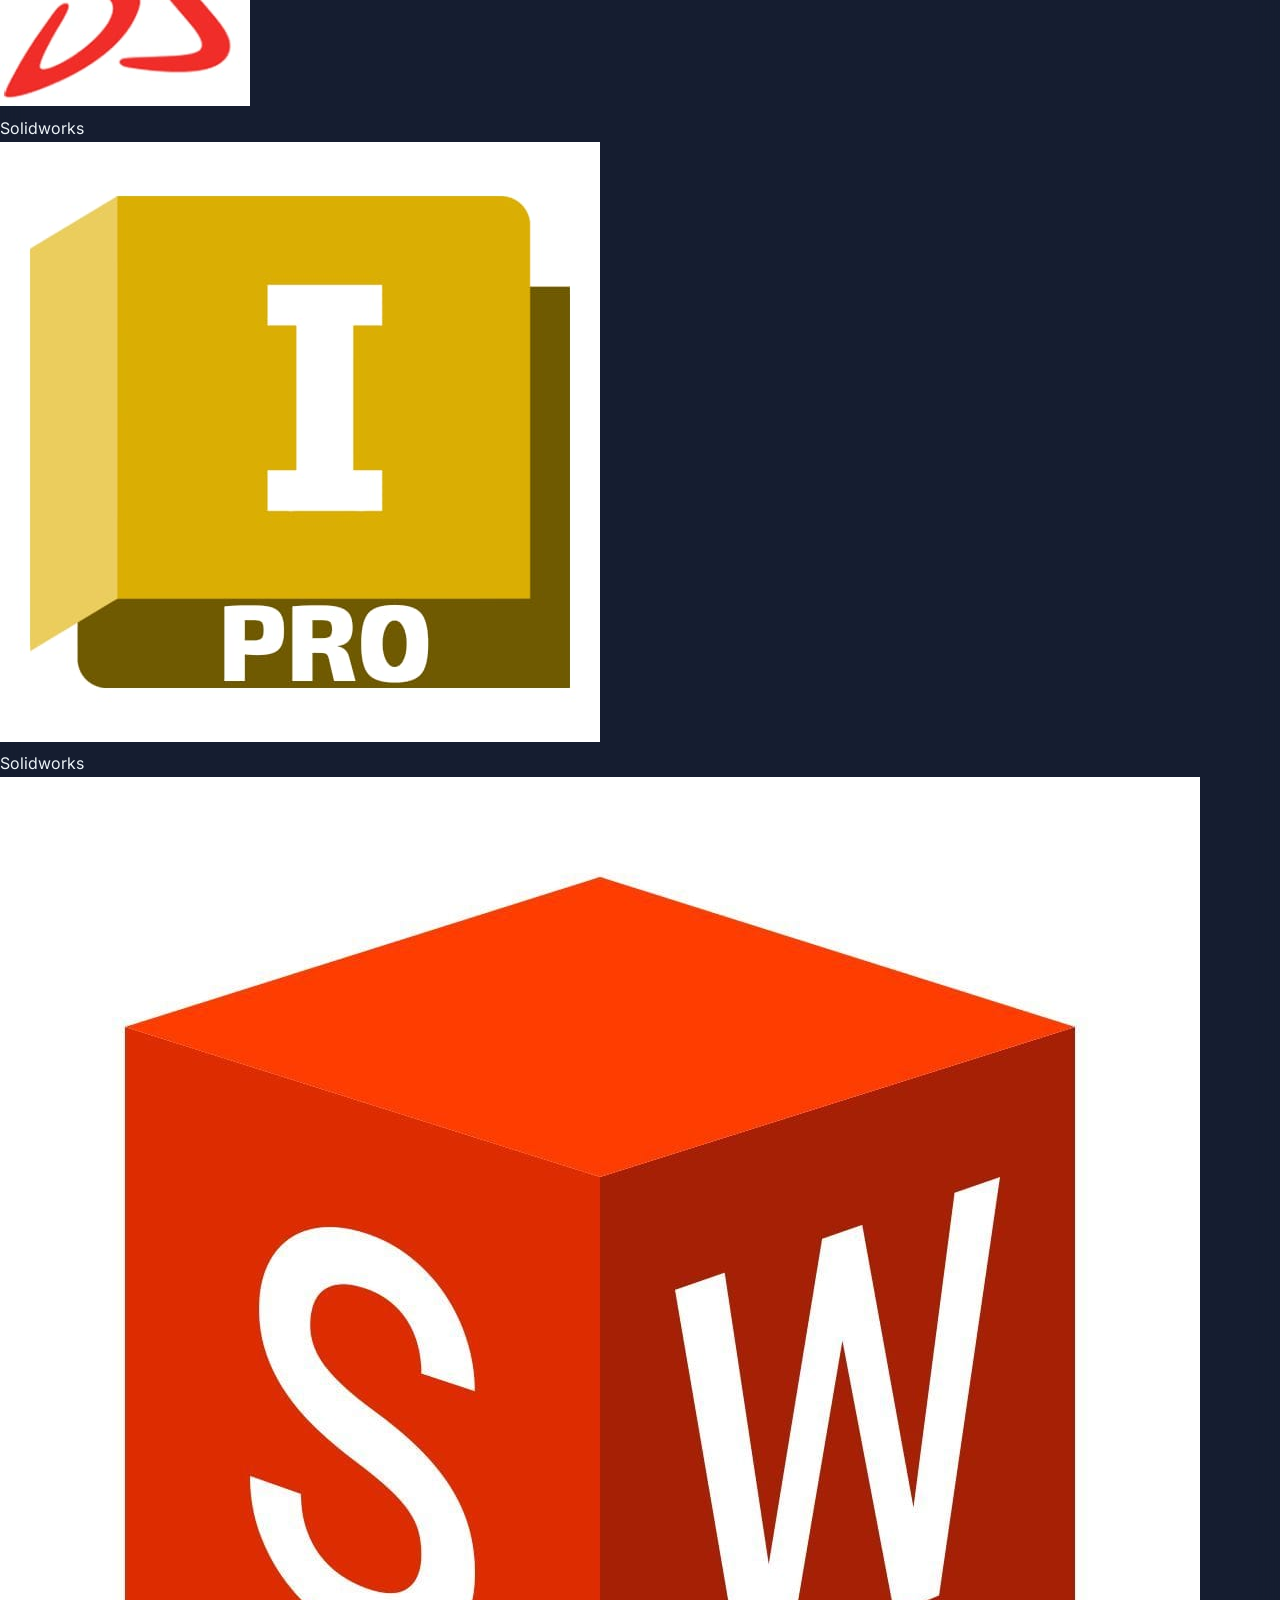
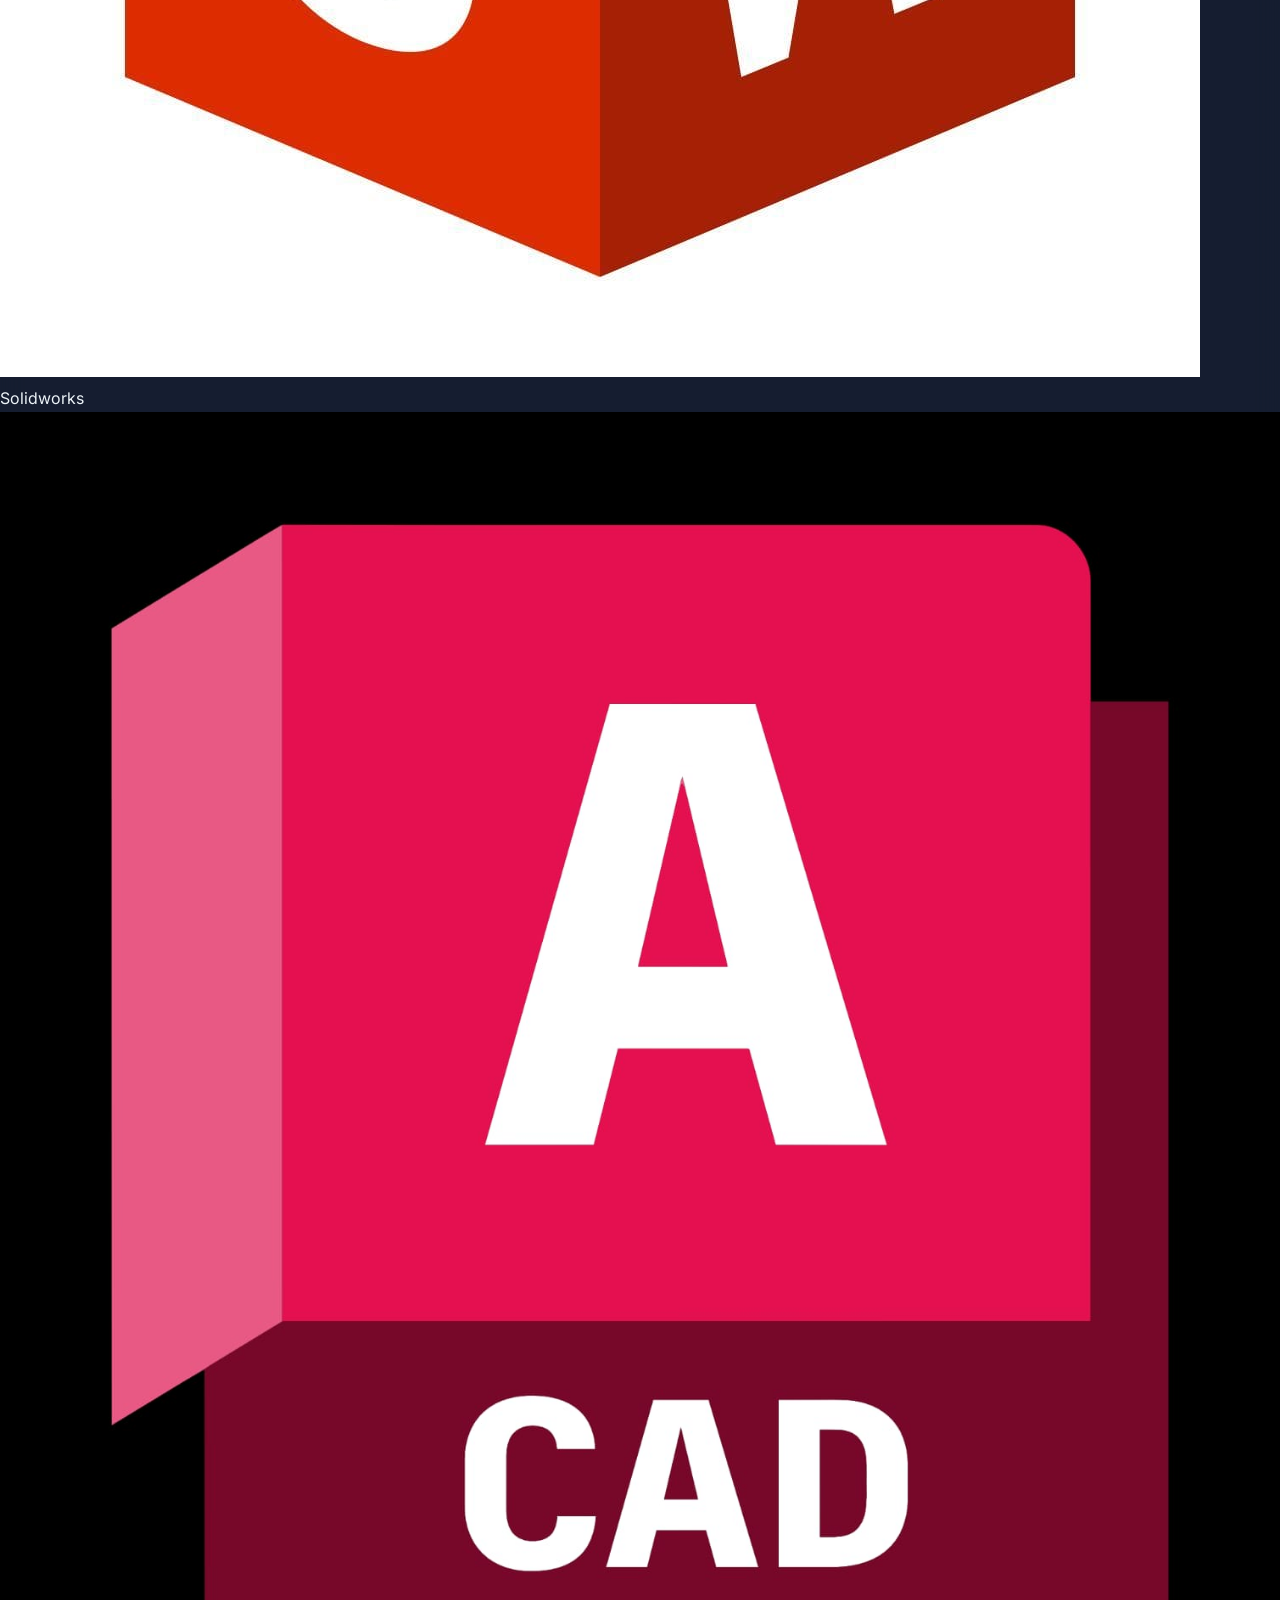
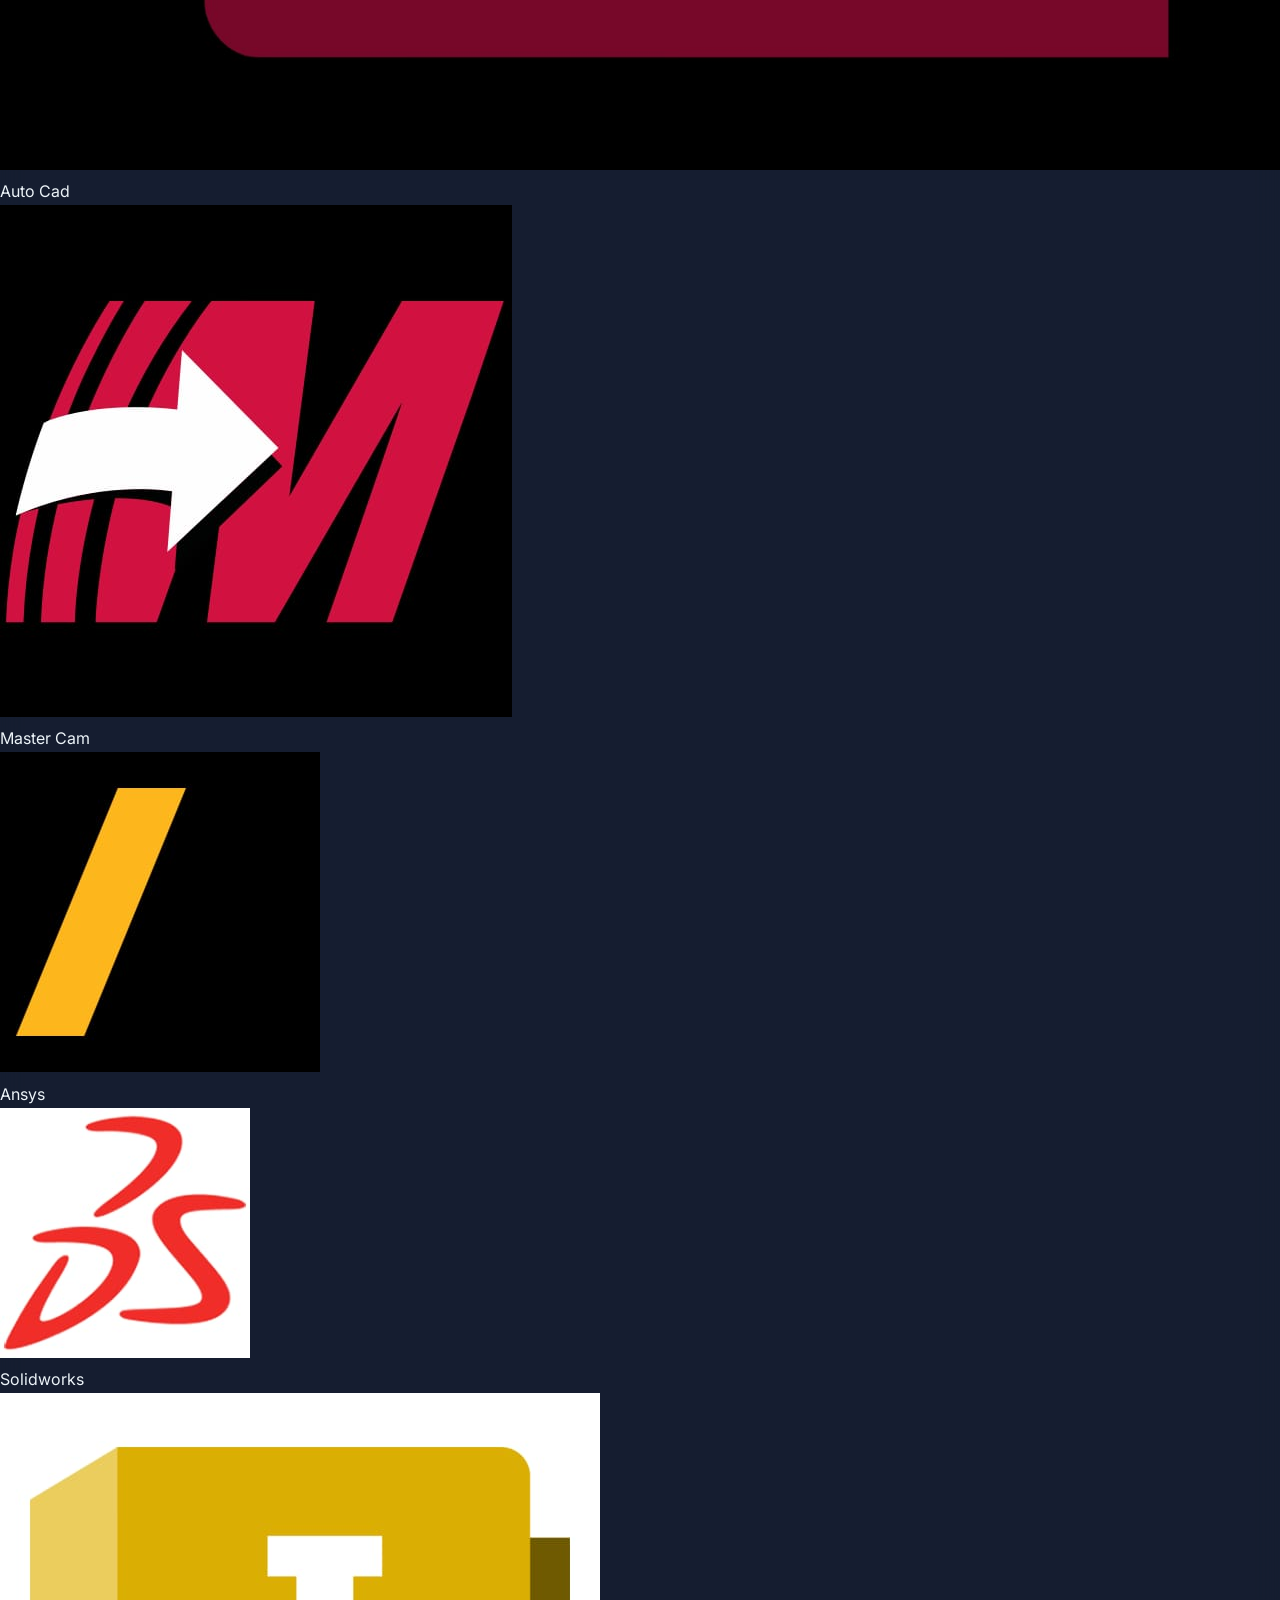
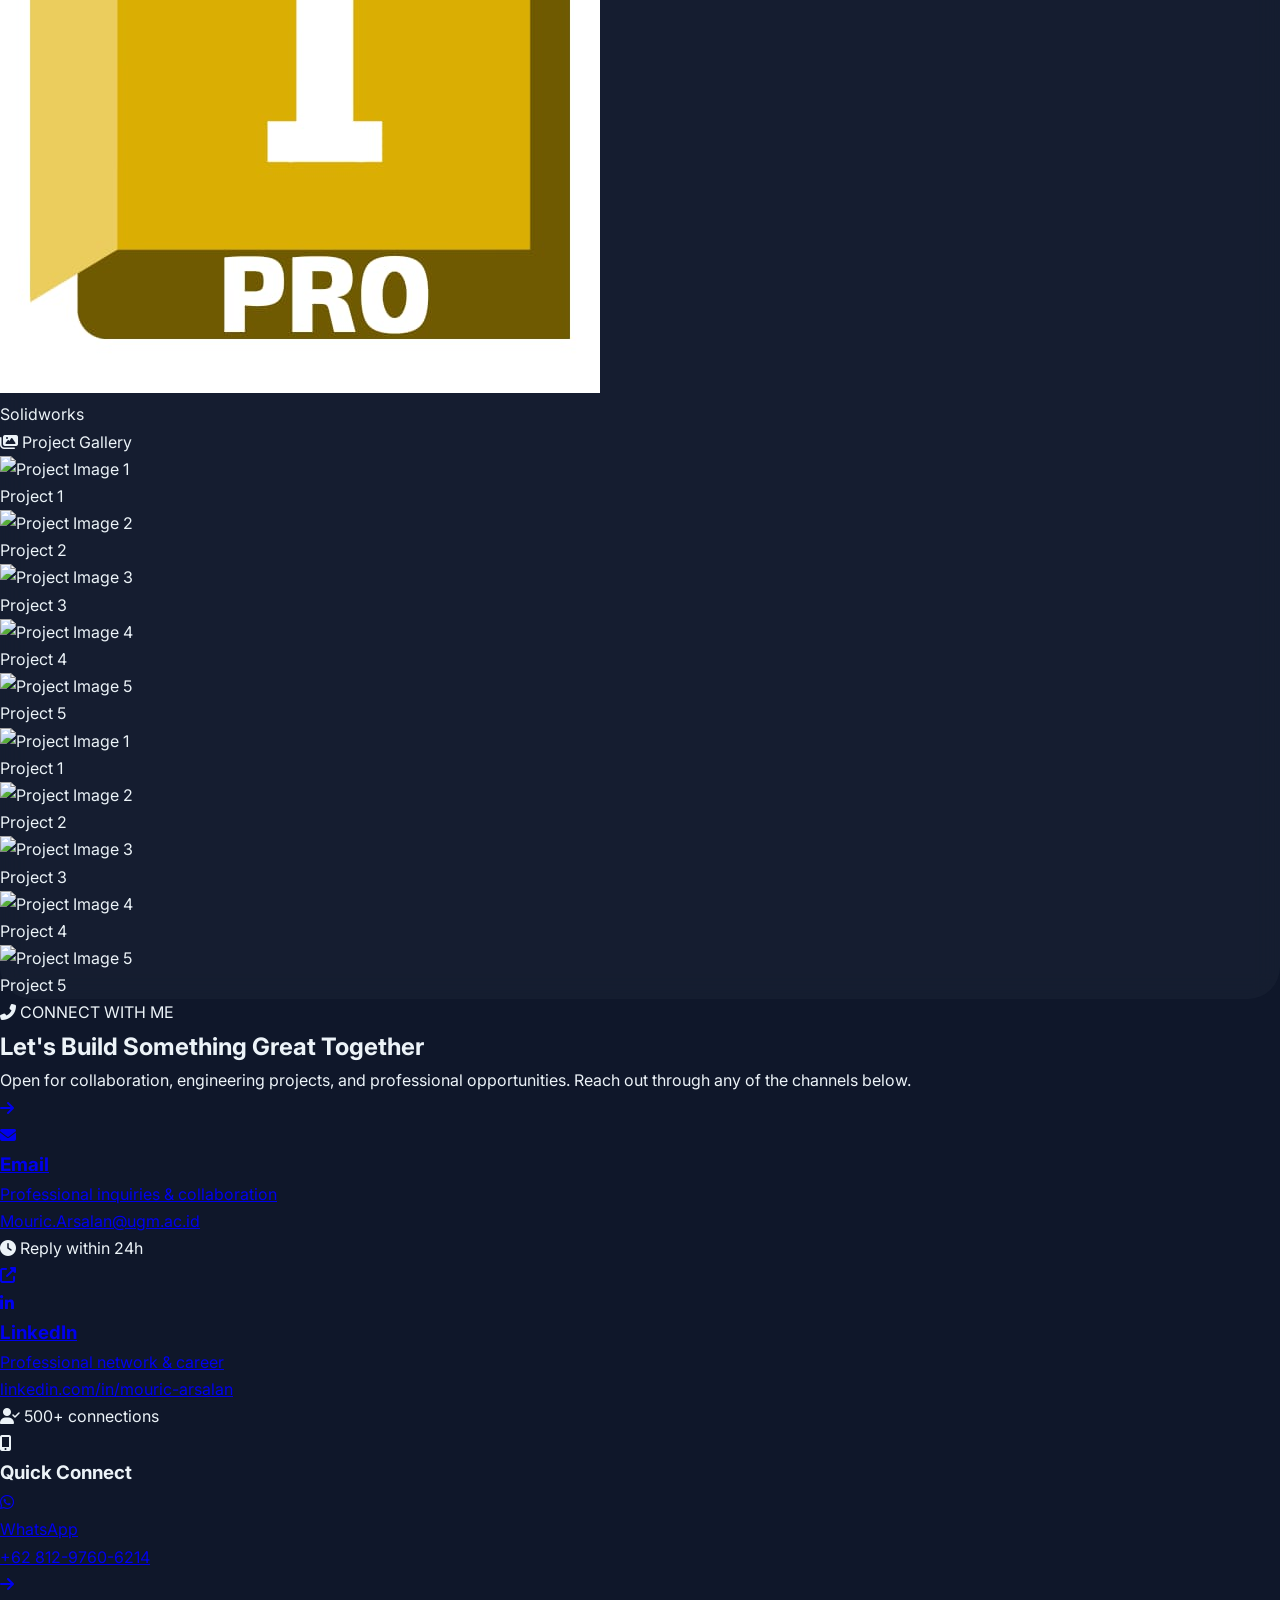
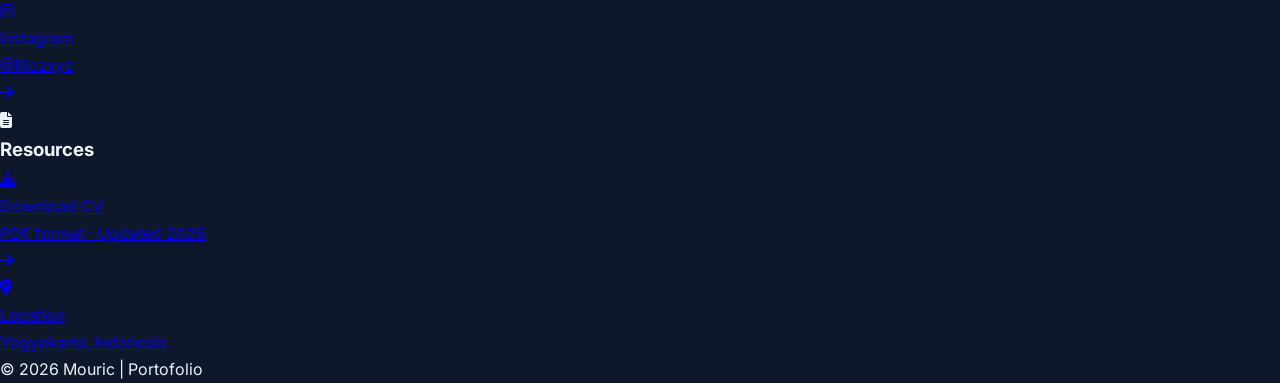
==== commit 99d1c0a3: "FIX" ====
--- a/index.html
+++ b/index.html
@@ -1,635 +1,639 @@
 <!DOCTYPE html>
-<html lang="id">
+<html lang="en">
+
 <head>
-  <meta charset="UTF-8">
-  <meta name="viewport" content="width=device-width, initial-scale=1.0">
-  <title>Mouric Arsalan Affandry · Teknik Mesin UGM</title>
-  <!-- Font Awesome 6 -->
-  <link rel="stylesheet" href="https://cdnjs.cloudflare.com/ajax/libs/font-awesome/6.0.0-beta3/css/all.min.css">
-  <!-- AOS (Animate on Scroll) -->
-  <link href="https://unpkg.com/aos@2.3.1/dist/aos.css" rel="stylesheet">
-  <style>
-    * {
-      margin: 0;
-      padding: 0;
-      box-sizing: border-box;
-    }
-
-    body {
-      background-color: #0a1c28;
-      background-image: 
-        linear-gradient(rgba(255, 170, 70, 0.04) 1px, transparent 1px),
-        linear-gradient(90deg, rgba(255, 170, 70, 0.04) 1px, transparent 1px);
-      background-size: 45px 45px;
-      font-family: 'Inter', 'Segoe UI', system-ui, sans-serif;
-      color: #ecf3f8;
-      line-height: 1.7;
-    }
-
-    /* floating gear */
-    .floating-gear {
-      position: fixed;
-      left: -50px;
-      top: 15%;
-      width: 320px;
-      height: 320px;
-      background: radial-gradient(circle, rgba(255,170,70,0.1) 0%, transparent 70%);
-      border-radius: 50%;
-      z-index: -1;
-      animation: rotateLeft 35s linear infinite;
-      pointer-events: none;
-    }
-    .floating-gear::before {
-      content: "⚙️";
-      font-size: 220px;
-      position: absolute;
-      opacity: 0.1;
-      top: 40px;
-      left: 40px;
-      transform: rotate(15deg);
-    }
-    @keyframes rotateLeft {
-      from { transform: rotate(0deg); }
-      to { transform: rotate(360deg); }
-    }
-
-    /* navbar */
-    .navbar {
-      position: sticky;
-      top: 0;
-      z-index: 1000;
-      background: rgba(8, 30, 42, 0.9);
-      backdrop-filter: blur(12px);
-      border-bottom: 3px solid #ffaa33;
-      display: flex;
-      justify-content: center;
-      flex-wrap: wrap;
-      gap: 2.5rem;
-      padding: 1rem 2rem;
-      box-shadow: 0 15px 25px -12px black;
-    }
-
-    .navbar a {
-      color: #d0e2f0;
-      text-decoration: none;
-      font-weight: 600;
-      text-transform: uppercase;
-      letter-spacing: 1.5px;
-      font-size: 1rem;
-      padding: 0.4rem 0;
-      border-bottom: 3px solid transparent;
-      transition: 0.2s;
-      display: flex;
-      align-items: center;
-      gap: 6px;
-    }
-
-    .navbar a i {
-      color: #ffaa33;
-      font-size: 1.2rem;
-    }
-
-    .navbar a:hover, .navbar a.active {
-      border-bottom-color: #ffaa33;
-      color: white;
-      transform: translateY(-3px);
-    }
-
-    .container {
-      max-width: 1300px;
-      margin: 1rem auto 3rem;
-      padding: 0 2rem;
-    }
-
-    /* hero */
-    .hero {
-      display: flex;
-      align-items: center;
-      justify-content: center;
-      flex-wrap: wrap;
-      gap: 4rem;
-      margin: 2rem 0 5rem;
-      padding: 2.5rem;
-      background: rgba(12, 40, 55, 0.7);
-      backdrop-filter: blur(4px);
-      border-radius: 80px;
-      border: 1px solid #ffaa3340;
-    }
-
-    .profile-photo {
-      width: 250px;
-      height: 250px;
-      border-radius: 50%;
-      object-fit: cover;
-      border: 5px solid #ffaa33;
-      box-shadow: 0 30px 35px -15px black, 0 0 0 6px #0a1c28;
-      background: #23678a;
-      display: flex;
-      align-items: center;
-      justify-content: center;
-      font-size: 5rem;
-      color: #ffaa33;
-    }
-
-    .hero-text h1 {
-      font-size: 3.3rem;
-      font-weight: 800;
-      background: linear-gradient(145deg, #ffffff, #ffb95e);
-      -webkit-background-clip: text;
-      -webkit-text-fill-color: transparent;
-      line-height: 1.2;
-    }
-
-    /* section */
-    .section {
-      margin: 7rem 0;
-    }
-
-    .section-title {
-      font-size: 2.7rem;
-      font-weight: 700;
-      margin-bottom: 2.8rem;
-      display: flex;
-      align-items: center;
-      gap: 20px;
-      border-left: 12px solid #ffaa33;
-      padding-left: 30px;
-      background: linear-gradient(145deg, #ffffff, #ffb557);
-      -webkit-background-clip: text;
-      -webkit-text-fill-color: transparent;
-    }
-    .section-title i {
-      font-size: 2.8rem;
-      color: #ffaa33;
-      -webkit-text-fill-color: #ffaa33;
-    }
-
-    /* about grid */
-    .about-grid {
-      display: grid;
-      grid-template-columns: 1fr 1.5fr;
-      gap: 2rem;
-      align-items: stretch;
-    }
-    .about-left {
-      background: #0a3041;
-      border-radius: 50px;
-      padding: 2rem;
-      border: 2px solid #ffaa33;
-      text-align: center;
-    }
-    .about-left img {
-      width: 100%;
-      max-width: 260px;
-      border-radius: 40px;
-      border: 4px solid #ffaa33;
-      margin-bottom: 1.5rem;
-    }
-    .about-right {
-      background: #0f364b;
-      border-radius: 50px;
-      padding: 2.5rem;
-      border: 1px solid #ffaa33;
-    }
-
-    /* TIMELINE PENDIDIKAN */
-    .timeline {
-      position: relative;
-      margin: 2rem 0 1rem;
-      padding-left: 2rem;
-    }
-    .timeline::before {
-      content: '';
-      position: absolute;
-      left: 10px;
-      top: 10px;
-      bottom: 10px;
-      width: 4px;
-      background: linear-gradient(to bottom, #ffaa33, #ffd966, #ffaa33);
-      border-radius: 10px;
-      box-shadow: 0 0 10px #ffaa33;
-    }
-    .timeline-item {
-      position: relative;
-      margin-bottom: 2.8rem;
-      padding-left: 2rem;
-    }
-    .timeline-dot {
-      position: absolute;
-      left: -1.4rem;
-      top: 0.2rem;
-      width: 24px;
-      height: 24px;
-      background: #ffaa33;
-      border-radius: 50%;
-      border: 4px solid #0b2c3f;
-      box-shadow: 0 0 15px #ffaa33;
-      z-index: 2;
-    }
-    .timeline-content {
-      background: rgba(20, 58, 80, 0.7);
-      backdrop-filter: blur(4px);
-      border: 1px solid #ffaa33;
-      border-radius: 35px;
-      padding: 1.5rem 2rem;
-      transition: 0.2s;
-    }
-    .timeline-content:hover {
-      background: #195774;
-      border-color: #ffcd88;
-      transform: translateX(8px);
-    }
-    .timeline-content h4 {
-      font-size: 1.7rem;
-      color: #ffc785;
-      margin-bottom: 0.5rem;
-      display: flex;
-      align-items: center;
-      gap: 10px;
-    }
-    .timeline-year {
-      display: inline-block;
-      background: #ffaa33;
-      color: #0a1c28;
-      font-weight: 700;
-      padding: 0.2rem 1.5rem;
-      border-radius: 40px;
-      margin-top: 0.8rem;
-      font-size: 1rem;
-    }
-
-    /* tech stack glass */
-    .tech-stack-glass {
-      background: rgba(18, 45, 62, 0.6);
-      backdrop-filter: blur(12px);
-      border: 1px solid rgba(255, 170, 51, 0.3);
-      border-radius: 50px;
-      padding: 2.5rem 1rem;
-    }
-
-    /* marquee animation */
-    @keyframes marquee {
-      0% { transform: translateX(0); }
-      100% { transform: translateX(-50%); }
-    }
-    @keyframes marqueeReverse {
-      0% { transform: translateX(-50%); }
-      100% { transform: translateX(0); }
-    }
-    .animate-marquee {
-      animation: marquee 25s linear infinite;
-    }
-    .animate-marqueeReverse {
-      animation: marqueeReverse 25s linear infinite;
-    }
-
-    /* badge / skill */
-    .skill-badge {
-      background: #124e68;
-      border: 1.8px solid #ffaa33;
-      color: #ffe1b5;
-      padding: 0.5rem 1.8rem;
-      border-radius: 40px;
-      display: inline-block;
-      margin: 0.3rem 0.5rem;
-    }
-
-    /* note */
-    .note-entry {
-      background: #164e68;
-      border-radius: 45px;
-      padding: 2rem;
-      margin-bottom: 2rem;
-      border: 1px solid #5fa3c2;
-    }
-
-    /* kontak */
-    .contact-row {
-      background: #1a536b;
-      border-radius: 80px;
-      padding: 1.5rem 2.5rem;
-      margin: 2rem 0;
-      display: flex;
-      align-items: center;
-      gap: 2rem;
-      flex-wrap: wrap;
-      border: 2px solid #ffaa33;
-    }
-    .contact-icon {
-      width: 70px; height: 70px;
-      background: #0b2c3b;
-      border-radius: 50%;
-      display: flex;
-      align-items: center;
-      justify-content: center;
-      font-size: 2.5rem;
-      border: 2px solid #ffaa33;
-      color: #ffaa33;
-    }
-    .contact-detail a {
-      color: white;
-      text-decoration: none;
-      font-size: 2rem;
-      font-weight: 600;
-      transition: 0.2s;
-      border-bottom: 2px solid transparent;
-    }
-    .contact-detail a:hover {
-      border-bottom-color: #ffaa33;
-      color: #ffdbb5;
-    }
-    .btn-contact {
-      background: #0b2c3b;
-      padding: 0.5rem 1.8rem;
-      border-radius: 40px;
-      border: 1.5px solid #ffaa33;
-      color: white;
-      text-decoration: none;
-      margin-left: 1rem;
-      transition: 0.2s;
-    }
-    .btn-contact:hover {
-      background: #ffaa33;
-      color: #0a1c28;
-    }
-
-    /* social media grid */
-    .social-grid {
-      display: flex;
-      flex-wrap: wrap;
-      gap: 1rem;
-      margin-top: 2rem;
-      justify-content: center;
-    }
-    .social-item {
-      background: #124a60;
-      border: 1.5px solid #ffaa33;
-      border-radius: 60px;
-      padding: 0.8rem 2rem;
-      display: flex;
-      align-items: center;
-      gap: 12px;
-      font-size: 1.3rem;
-      transition: 0.2s;
-    }
-    .social-item:hover {
-      background: #1d627c;
-      transform: scale(1.02);
-    }
-    .social-item a {
-      color: white;
-      text-decoration: none;
-    }
-    .social-item i {
-      color: #ffaa33;
-      font-size: 1.8rem;
-    }
-
-    .footer {
-      text-align: center;
-      margin-top: 5rem;
-      padding: 2rem;
-      border-top: 2px solid #ffaa33;
-    }
-
-    @media (max-width: 700px) {
-      .about-grid { grid-template-columns: 1fr; }
-      .navbar { gap: 1rem; }
-    }
-  </style>
+    <meta charset="UTF-8">
+    <meta name="viewport" content="width=device-width, initial-scale=1.0">
+    <title>Mouric Arsalan Affandry | Portofolio</title>
+    <script src="https://cdn.tailwindcss.com"></script>
+    <link href="https://cdn.jsdelivr.net/npm/daisyui@4.12.14/dist/full.css" rel="stylesheet" type="text/css" />
+    <link
+        href="https://fonts.googleapis.com/css2?family=Inter:opsz@14..32&family=Montserrat:wght@500;600;700&family=Poppins:wght@600;700;800&display=swap"
+        rel="stylesheet">
+    <link rel="stylesheet" href="https://cdnjs.cloudflare.com/ajax/libs/font-awesome/6.7.2/css/all.min.css">
+    <link href="https://unpkg.com/aos@2.3.1/dist/aos.css" rel="stylesheet">
+    <link rel="stylesheet" href="https://cdn.jsdelivr.net/npm/swiper@11/swiper-bundle.min.css" />
+    <link rel="stylesheet" href="/style.css">
 </head>
-<body>
-  <div class="floating-gear"></div>
-
-  <nav class="navbar">
-    <a href="#home"><i class="fas fa-home"></i> Home</a>
-    <a href="#tentang"><i class="fas fa-user"></i> Tentang</a>
-    <a href="#pendidikan"><i class="fas fa-graduation-cap"></i> Pendidikan</a>
-    <a href="#tools"><i class="fas fa-tools"></i> Tools</a>
-    <a href="#catatan"><i class="fas fa-book"></i> Catatan</a>
-    <a href="#kontak"><i class="fas fa-paper-plane"></i> Kontak</a>
-  </nav>
-
-  <div class="container">
-    <!-- HOME -->
-    <section id="home" class="hero" data-aos="fade-up">
-      <div data-aos="zoom-in">
-        <div class="profile-photo">
-          <i class="fas fa-user-cog"></i>
+
+<body class="bg-[#0F172A] text-white overflow-x-hidden mech-bg">
+
+    <div id="loader" class="fixed inset-0 bg-[#0F172A] z-[100] flex items-center justify-center">
+        <div class="relative">
+            <div class="w-20 h-20 border-4 border-t-[#F59E0B] border-[#1E293B] rounded-full animate-spin"></div>
+            <div class="absolute inset-0 flex items-center justify-center">
+                <span class="solidarity-m">M</span>
+            </div>
         </div>
-      </div>
-      <div class="hero-text" data-aos="fade-left">
-        <h1>Mouric Arsalan Affandry</h1>
-        <p><i class="fas fa-gear" style="color:#ffaa33;"></i> Teknik Mesin · Universitas Gadjah Mada</p>
-        <div>
-          <span class="skill-badge"><i class="fas fa-cubes"></i> Desain Manufaktur</span>
-          <span class="skill-badge"><i class="fas fa-microphone"></i> Public Speaking</span>
+    </div>
+
+    <button id="back-to-top"
+        class="fixed bottom-6 right-6 bg-[#F59E0B] text-[#0F172A] p-3 rounded-full shadow-lg z-50 opacity-0 pointer-events-none transition-all duration-300 hover:scale-110">
+        <i class="fas fa-arrow-up"></i>
+    </button>
+
+    <nav class="sticky top-0 z-40 mobile-sticky-nav bg-[#0F172A]/80 backdrop-blur-md border-b border-[#F59E0B]/20">
+        <div class="max-w-7xl mx-auto px-4 sm:px-6 lg:px-8">
+            <div class="flex items-center justify-between h-16">
+                <a href="#hero" class="flex items-center gap-2">
+                    <span class="solidarity-m text-3xl">M</span>
+                    <span class="font-bold text-lg hidden sm:inline-block">ouric Arsalan Affandry</span>
+                </a>
+
+                <div class="hidden md:flex space-x-8">
+                    <a href="#hero" class="hover:text-[#F59E0B] transition-colors">Home</a>
+                    <a href="#about" class="hover:text-[#F59E0B] transition-colors">About</a>
+                    <a href="#skills" class="hover:text-[#F59E0B] transition-colors">Skills</a>
+                    <a href="#contact" class="hover:text-[#F59E0B] transition-colors">Contact</a>
+                </div>
+
+                <div x-data="{ open: false }" class="md:hidden">
+                    <button @click="open = !open" class="p-2 text-[#F59E0B]">
+                        <i class="fas fa-bars text-2xl"></i>
+                    </button>
+                    <div x-show="open" @click.away="open = false" x-transition
+                        class="absolute left-0 right-0 top-16 bg-[#1E293B] p-4 border-t border-[#F59E0B] shadow-xl">
+                        <div class="flex flex-col space-y-3">
+                            <a href="#hero" @click="open = false"
+                                class="py-2 px-4 hover:bg-[#F59E0B] hover:text-[#0F172A] rounded">Home</a>
+                            <a href="#about" @click="open = false"
+                                class="py-2 px-4 hover:bg-[#F59E0B] hover:text-[#0F172A] rounded">About</a>
+                            <a href="#skills" @click="open = false"
+                                class="py-2 px-4 hover:bg-[#F59E0B] hover:text-[#0F172A] rounded">Skills</a>
+                            <a href="#contact" @click="open = false"
+                                class="py-2 px-4 hover:bg-[#F59E0B] hover:text-[#0F172A] rounded">Contact</a>
+                        </div>
+                    </div>
+                </div>
+            </div>
         </div>
-      </div>
-    </section>
-
-    <!-- TENTANG -->
-    <section id="tentang" class="section" data-aos="fade-up">
-      <div class="section-title"><i class="fas fa-id-card"></i> Tentang Saya</div>
-      <div class="about-grid">
-        <div class="about-left" data-aos="flip-right">
-          <img src="data:image/svg+xml,%3Csvg xmlns='http://www.w3.org/2000/svg' width='260' height='260' viewBox='0 0 100 100'%3E%3Ccircle cx='50' cy='45' r='28' fill='%2330789c'/%3E%3Ccircle cx='50' cy='40' r='9' fill='%23ffaa33'/%3E%3Cpath d='M20 82 Q50 97 80 82' stroke='%23ffaa33' stroke-width='5' fill='none' /%3E%3C/svg%3E" alt="Mouric">
-          <h3 style="color:#ffc785;">Mouric Arsalan A.</h3>
-          <span class="skill-badge"><i class="fas fa-graduation-cap"></i> Teknik Mesin UGM</span>
-          <p><i class="fas fa-map-marker-alt"></i> Karanganyar · Yogyakarta</p>
+    </nav>
+
+    <div class="max-w-7xl mx-auto px-4 sm:px-6 lg:px-8">
+
+        <section id="hero" class="min-h-[90vh] flex items-center relative py-10">
+            <div class="absolute inset-0 overflow-hidden pointer-events-none">
+                <div class="absolute top-20 left-10 text-[#F59E0B]/10 text-9xl"><i class="fas fa-cogs"></i></div>
+                <div class="absolute bottom-20 right-10 text-[#F59E0B]/10 text-9xl"><i class="fas fa-robot"></i></div>
+                <div class="absolute top-1/2 left-1/4 w-64 h-64 border-4 border-[#F59E0B]/10 rounded-full"></div>
+                <svg class="absolute top-0 right-0 w-96 h-96 opacity-10" viewBox="0 0 200 200" xmlns="">
+                    <path fill="#F59E0B"
+                        d="M47.5,-75.1C61.2,-67.4,72.2,-53.2,78.4,-37.1C84.6,-21,86.1,-3,81.1,13.2C76.1,29.4,64.6,43.8,51.1,55.1C37.6,66.4,22.1,74.6,5.3,76.1C-11.5,77.6,-29.8,72.3,-45.1,62.1C-60.4,51.9,-72.7,36.8,-78.2,19.6C-83.7,2.4,-82.4,-16.9,-73.9,-32.5C-65.4,-48.1,-49.7,-60,-33.5,-68.2C-17.3,-76.4,-0.6,-80.9,14.9,-77.7C30.4,-74.5,44.7,-63.6,47.5,-75.1Z"
+                        transform="translate(100 100)" />
+                </svg>
+            </div>
+
+            <div class="grid md:grid-cols-2 gap-8 items-center w-full relative z-10">
+                <div data-aos="fade-right" data-aos-duration="1000">
+                    <h1 class="text-5xl md:text-7xl font-black leading-tight">
+                        Mouric Arsalan Affandry <br>
+                    </h1>
+                    <div class="h-16 mt-2 text-xl md:text-3xl text-[#F59E0B]"><span id="typed-output"></span></div>
+                    <p class="text-gray-300 mt-6 max-w-md text-lg">
+                        Mahasiswa Teknik Mesin UGM yang fokus pada desain dan manufaktur modern. Percaya bahwa inovasi
+                        besar lahir dari solidaritas dan kerja tim.
+                    </p>
+
+                    <div class="flex flex-wrap gap-4 mt-8">
+                        <a href="#projects"
+                            class="bg-[#F59E0B] text-[#0F172A] px-6 py-3 rounded-lg font-semibold hover:shadow-[0_0_20px_#F59E0B] transition"><i
+                                class="fas fa-arrow-right mr-2"></i>View projects</a>
+                        <a href="#contact"
+                            class="border-2 border-[#F59E0B] text-[#F59E0B] px-6 py-3 rounded-lg font-semibold hover:bg-[#F59E0B] hover:text-[#0F172A] transition"><i
+                                class="fas fa-paper-plane mr-2"></i>Contact</a>
+                    </div>
+                </div>
+
+                <div data-aos="fade-left" data-aos-duration="1000" class="flex justify-center relative">
+                    <div class="relative w-72 h-72 md:w-[400px] md:h-[400px]">
+                        <img src="/images/profile/mouric.jpg"
+                            class="w-full h-full object-cover rounded-2xl border-4 border-[#F59E0B] shadow-2xl"
+                            alt="Mouric Arsalan Affandry">
+                        <div class="absolute -bottom-5 -right-5 bg-[#1E293B] p-4 rounded-xl border-2 border-[#F59E0B]">
+                            <i class="fas fa-gear text-4xl text-[#F59E0B] fa-spin"></i>
+                        </div>
+                    </div>
+                </div>
+            </div>
+        </section>
+
+
+        <section id="about" class="py-20 relative overflow-hidden">
+            <div class="relative z-10">
+                <div data-aos="fade-up" class="text-center mb-16">
+                    <span
+                        class="text-[#F59E0B] text-sm font-mono tracking-wider border border-[#F59E0B]/30 px-4 py-1 rounded-full inline-block mb-4">⚡
+                        GET TO KNOW ME</span>
+                    <h2 class="text-4xl md:text-6xl font-bold">
+                        <span class="bg-gradient-to-r from-white via-[#F59E0B] to-white bg-clip-text text-transparent">
+                            Rekayasa Teknik Mesin
+                        </span>
+                    </h2>
+                    <div class="w-24 h-1 bg-[#F59E0B] mx-auto mt-6"></div>
+                </div>
+
+                <div class="grid md:grid-cols-2 gap-12 items-center">
+
+                    <div data-aos="zoom-in" data-aos-duration="1000" class="relative group">
+                        <div class="relative rounded-3xl overflow-hidden">
+                            <img src="/images/profile/mouric.jpg" alt="Mouric Arsalan Affandry"
+                                class="w-full h-auto object-cover opacity-90 group-hover:opacity-100 transition duration-500">
+                        </div>
+                    </div>
+
+                    <div>
+                        <div data-aos="fade-up" data-aos-delay="100">
+                            <div class="flex items-center gap-3 mb-6">
+                                <span class="solidarity-m text-5xl">M</span>
+                                <h3 class="text-3xl font-bold">ouric Arsalan Affandry</h3>
+                            </div>
+                            <p class="text-gray-300 text-lg leading-relaxed mb-6">
+                                Saya adalah <span class="text-[#F59E0B] font-semibold">mahasiswa Rekayasa Teknik
+                                    Mesin</span>
+                                Universitas Gadjah Mada yang berfokus pada inovasi, pemecahan masalah, dan penciptaan
+                                solusi nyata.
+                            </p>
+                            <p class="text-gray-400 leading-relaxed mb-6">
+                                Berbekal pemahaman teknik yang kuat dan semangat kolaborasi, saya meyakini bahwa
+                                keberhasilan besar dibangun melalui <span
+                                    class="text-[#F59E0B] font-semibold">solidaritas, kerja tim, dan proses belajar
+                                    tanpa henti</span>.
+                            </p>
+                            <p class="text-gray-400 leading-relaxed mb-8">
+                                Ketertarikan saya pada desain produk, sistem mekanik, dan teknologi mendorong saya
+                                untuk terus berkembang serta memberikan kontribusi yang bermakna.
+                            </p>
+                        </div>
+                        <div data-aos="fade-up" data-aos-delay="200" class="grid grid-cols-2 gap-4 mb-8">
+                            <div
+                                class="flex items-center gap-3 bg-[#1E293B]/50 backdrop-blur-sm p-3 rounded-xl border border-[#F59E0B]/20 hover:border-[#F59E0B] transition-all group">
+                                <div
+                                    class="w-10 h-10 bg-[#F59E0B]/20 rounded-full flex items-center justify-center group-hover:bg-[#F59E0B] transition-colors">
+                                    <i class="fas fa-cogs text-[#F59E0B] group-hover:text-[#0F172A]"></i>
+                                </div>
+                                <span class="text-sm font-medium">Antusias Desain Mekanik</span>
+                            </div>
+
+                            <div
+                                class="flex items-center gap-3 bg-[#1E293B]/50 backdrop-blur-sm p-3 rounded-xl border border-[#F59E0B]/20 hover:border-[#F59E0B] transition-all group">
+                                <div
+                                    class="w-10 h-10 bg-[#F59E0B]/20 rounded-full flex items-center justify-center group-hover:bg-[#F59E0B] transition-colors">
+                                    <i class="fas fa-users text-[#F59E0B] group-hover:text-[#0F172A]"></i>
+                                </div>
+                                <span class="text-sm font-medium">Kolaborasi Tim yang Kuat</span>
+                            </div>
+
+                            <div
+                                class="flex items-center gap-3 bg-[#1E293B]/50 backdrop-blur-sm p-3 rounded-xl border border-[#F59E0B]/20 hover:border-[#F59E0B] transition-all group">
+                                <div
+                                    class="w-10 h-10 bg-[#F59E0B]/20 rounded-full flex items-center justify-center group-hover:bg-[#F59E0B] transition-colors">
+                                    <i class="fas fa-brain text-[#F59E0B] group-hover:text-[#0F172A]"></i>
+                                </div>
+                                <span class="text-sm font-medium">Pola Pikir Problem Solver</span>
+                            </div>
+
+                            <div
+                                class="flex items-center gap-3 bg-[#1E293B]/50 backdrop-blur-sm p-3 rounded-xl border border-[#F59E0B]/20 hover:border-[#F59E0B] transition-all group">
+                                <div
+                                    class="w-10 h-10 bg-[#F59E0B]/20 rounded-full flex items-center justify-center group-hover:bg-[#F59E0B] transition-colors">
+                                    <i class="fas fa-graduation-cap text-[#F59E0B] group-hover:text-[#0F172A]"></i>
+                                </div>
+                                <span class="text-sm font-medium">Pembelajar Berkelanjutan</span>
+                            </div>
+                        </div>
+                    </div>
+                </div>
+            </div>
+        </section>
+
+
+        <section id="skills" class="py-20 relative overflow-hidden">
+            <div class="relative z-10 max-w-7xl mx-auto px-4">
+                <div class="text-center mb-12" data-aos="fade-up">
+                    <span
+                        class="text-[#F59E0B] text-sm font-mono tracking-wider border border-[#F59E0B]/30 px-4 py-1 rounded-full inline-block mb-4">
+                        <i class="fas fa-tools mr-2"></i> MY TOOLKIT
+                    </span>
+                    <h2 class="text-4xl md:text-5xl font-bold">
+                        <span
+                            class="bg-gradient-to-r from-white via-[#F59E0B] to-white bg-clip-text text-transparent">Engineering</span>
+                        <span class="text-white"> Tech Stack</span>
+                    </h2>
+                    <p class="text-gray-400 mt-4 max-w-2xl mx-auto">
+                        Mastering industry-standard tools and technologies for modern engineering solutions
+                    </p>
+                    <div class="w-24 h-1 bg-[#F59E0B] mx-auto mt-6"></div>
+                </div>
+
+                <div
+                    class="tech-stack-glass bg-[#1E293B]/40 backdrop-blur-sm rounded-3xl border border-[#F59E0B]/30 p-6 md:p-8">
+                    <div class="overflow-hidden group mb-10">
+                        <div class="flex w-[200%] animate-marquee group-hover:[animation-play-state:paused]">
+                            <div class="flex w-1/2 justify-around items-center gap-6 px-4">
+                                <div class="flex flex-col items-center group/skill">
+                                    <div
+                                        class="w-24 h-24 md:w-28 md:h-28 rounded-xl overflow-hidden bg-[#0F172A] flex items-center justify-center border border-[#F59E0B]/20 group-hover/skill:border-[#F59E0B] transition-all duration-300">
+                                        <img src="images/skil/image1.jpg" alt="Solidworks"
+                                            class="w-full h-full object-cover transition-transform duration-300 group-hover/skill:scale-110">
+                                    </div>
+                                    <span class="text-xs mt-2 text-gray-400">Solidworks</span>
+                                </div>
+                                <div class="flex flex-col items-center group/skill">
+                                    <div
+                                        class="w-24 h-24 md:w-28 md:h-28 rounded-xl overflow-hidden bg-[#0F172A] flex items-center justify-center border border-[#F59E0B]/20 group-hover/skill:border-[#F59E0B] transition-all duration-300">
+                                        <img src="images/skil/image2.jpg" alt="Auto Cad"
+                                            class="w-full h-full object-cover transition-transform duration-300 group-hover/skill:scale-110">
+                                    </div>
+                                    <span class="text-xs mt-2 text-gray-400">Auto Cad</span>
+                                </div>
+                                <div class="flex flex-col items-center group/skill">
+                                    <div
+                                        class="w-24 h-24 md:w-28 md:h-28 rounded-xl overflow-hidden bg-[#0F172A] flex items-center justify-center border border-[#F59E0B]/20 group-hover/skill:border-[#F59E0B] transition-all duration-300">
+                                        <img src="images/skil/image3.jpg" alt="Master Cam"
+                                            class="w-full h-full object-cover transition-transform duration-300 group-hover/skill:scale-110">
+                                    </div>
+                                    <span class="text-xs mt-2 text-gray-400">Master Cam</span>
+                                </div>
+                                <div class="flex flex-col items-center group/skill">
+                                    <div
+                                        class="w-24 h-24 md:w-28 md:h-28 rounded-xl overflow-hidden bg-[#0F172A] flex items-center justify-center border border-[#F59E0B]/20 group-hover/skill:border-[#F59E0B] transition-all duration-300">
+                                        <img src="images/skil/image4.jpg" alt="Ansys"
+                                            class="w-full h-full object-cover transition-transform duration-300 group-hover/skill:scale-110">
+                                    </div>
+                                    <span class="text-xs mt-2 text-gray-400">Ansys</span>
+                                </div>
+                                <div class="flex flex-col items-center group/skill">
+                                    <div
+                                        class="w-24 h-24 md:w-28 md:h-28 rounded-xl overflow-hidden bg-[#0F172A] flex items-center justify-center border border-[#F59E0B]/20 group-hover/skill:border-[#F59E0B] transition-all duration-300">
+                                        <img src="images/skil/image5.jpg" alt="Solidworks"
+                                            class="w-full h-full object-cover transition-transform duration-300 group-hover/skill:scale-110">
+                                    </div>
+                                    <span class="text-xs mt-2 text-gray-400">Solidworks</span>
+                                </div>
+                                <div class="flex flex-col items-center group/skill">
+                                    <div
+                                        class="w-24 h-24 md:w-28 md:h-28 rounded-xl overflow-hidden bg-[#0F172A] flex items-center justify-center border border-[#F59E0B]/20 group-hover/skill:border-[#F59E0B] transition-all duration-300">
+                                        <img src="images/skil/image6.jpg" alt="Solidworks"
+                                            class="w-full h-full object-cover transition-transform duration-300 group-hover/skill:scale-110">
+                                    </div>
+                                    <span class="text-xs mt-2 text-gray-400">Solidworks</span>
+                                </div>
+                            </div>
+                            <div class="flex w-1/2 justify-around items-center gap-6 px-4">
+                                <div class="flex flex-col items-center group/skill">
+                                    <div
+                                        class="w-24 h-24 md:w-28 md:h-28 rounded-xl overflow-hidden bg-[#0F172A] flex items-center justify-center border border-[#F59E0B]/20 group-hover/skill:border-[#F59E0B] transition-all duration-300">
+                                        <img src="images/skil/image1.jpg" alt="Solidworks"
+                                            class="w-full h-full object-cover transition-transform duration-300 group-hover/skill:scale-110">
+                                    </div>
+                                    <span class="text-xs mt-2 text-gray-400">Solidworks</span>
+                                </div>
+                                <div class="flex flex-col items-center group/skill">
+                                    <div
+                                        class="w-24 h-24 md:w-28 md:h-28 rounded-xl overflow-hidden bg-[#0F172A] flex items-center justify-center border border-[#F59E0B]/20 group-hover/skill:border-[#F59E0B] transition-all duration-300">
+                                        <img src="images/skil/image2.jpg" alt="Auto Cad"
+                                            class="w-full h-full object-cover transition-transform duration-300 group-hover/skill:scale-110">
+                                    </div>
+                                    <span class="text-xs mt-2 text-gray-400">Auto Cad</span>
+                                </div>
+                                <div class="flex flex-col items-center group/skill">
+                                    <div
+                                        class="w-24 h-24 md:w-28 md:h-28 rounded-xl overflow-hidden bg-[#0F172A] flex items-center justify-center border border-[#F59E0B]/20 group-hover/skill:border-[#F59E0B] transition-all duration-300">
+                                        <img src="images/skil/image3.jpg" alt="Master Cam"
+                                            class="w-full h-full object-cover transition-transform duration-300 group-hover/skill:scale-110">
+                                    </div>
+                                    <span class="text-xs mt-2 text-gray-400">Master Cam</span>
+                                </div>
+                                <div class="flex flex-col items-center group/skill">
+                                    <div
+                                        class="w-24 h-24 md:w-28 md:h-28 rounded-xl overflow-hidden bg-[#0F172A] flex items-center justify-center border border-[#F59E0B]/20 group-hover/skill:border-[#F59E0B] transition-all duration-300">
+                                        <img src="images/skil/image4.jpg" alt="Ansys"
+                                            class="w-full h-full object-cover transition-transform duration-300 group-hover/skill:scale-110">
+                                    </div>
+                                    <span class="text-xs mt-2 text-gray-400">Ansys</span>
+                                </div>
+                                <div class="flex flex-col items-center group/skill">
+                                    <div
+                                        class="w-24 h-24 md:w-28 md:h-28 rounded-xl overflow-hidden bg-[#0F172A] flex items-center justify-center border border-[#F59E0B]/20 group-hover/skill:border-[#F59E0B] transition-all duration-300">
+                                        <img src="images/skil/image5.jpg" alt="Solidworks"
+                                            class="w-full h-full object-cover transition-transform duration-300 group-hover/skill:scale-110">
+                                    </div>
+                                    <span class="text-xs mt-2 text-gray-400">Solidworks</span>
+                                </div>
+                                <div class="flex flex-col items-center group/skill">
+                                    <div
+                                        class="w-24 h-24 md:w-28 md:h-28 rounded-xl overflow-hidden bg-[#0F172A] flex items-center justify-center border border-[#F59E0B]/20 group-hover/skill:border-[#F59E0B] transition-all duration-300">
+                                        <img src="images/skil/image6.jpg" alt="Solidworks"
+                                            class="w-full h-full object-cover transition-transform duration-300 group-hover/skill:scale-110">
+                                    </div>
+                                    <span class="text-xs mt-2 text-gray-400">Solidworks</span>
+                                </div>
+                            </div>
+                        </div>
+                    </div>
+
+                    <div class="mt-8 pt-6 border-t border-[#F59E0B]/20">
+                        <div class="flex items-center justify-center gap-3 mb-6">
+                            <i class="fas fa-images text-[#F59E0B] text-xl"></i>
+                            <span class="text-sm text-gray-400 uppercase tracking-wider">Project Gallery</span>
+                        </div>
+
+                        <div class="overflow-hidden group">
+                            <div class="flex w-[200%] animate-marquee group-hover:[animation-play-state:paused] gap-6">
+                                <div class="flex w-1/2 justify-around gap-6">
+                                    <div class="relative group/image">
+                                        <img src="https://picsum.photos/id/20/300/200" alt="Project Image 1"
+                                            class="w-48 h-32 md:w-56 md:h-40 object-cover rounded-xl border-2 border-[#F59E0B]/30 group-hover/image:border-[#F59E0B] transition-all duration-300 shadow-lg">
+                                        <div
+                                            class="absolute inset-0 bg-black/50 rounded-xl opacity-0 group-hover/image:opacity-100 transition-opacity duration-300 flex items-center justify-center">
+                                            <span class="text-white text-xs md:text-sm font-semibold">Project 1</span>
+                                        </div>
+                                    </div>
+                                    <div class="relative group/image">
+                                        <img src="https://picsum.photos/id/26/300/200" alt="Project Image 2"
+                                            class="w-48 h-32 md:w-56 md:h-40 object-cover rounded-xl border-2 border-[#F59E0B]/30 group-hover/image:border-[#F59E0B] transition-all duration-300 shadow-lg">
+                                        <div
+                                            class="absolute inset-0 bg-black/50 rounded-xl opacity-0 group-hover/image:opacity-100 transition-opacity duration-300 flex items-center justify-center">
+                                            <span class="text-white text-xs md:text-sm font-semibold">Project 2</span>
+                                        </div>
+                                    </div>
+                                    <div class="relative group/image">
+                                        <img src="https://picsum.photos/id/29/300/200" alt="Project Image 3"
+                                            class="w-48 h-32 md:w-56 md:h-40 object-cover rounded-xl border-2 border-[#F59E0B]/30 group-hover/image:border-[#F59E0B] transition-all duration-300 shadow-lg">
+                                        <div
+                                            class="absolute inset-0 bg-black/50 rounded-xl opacity-0 group-hover/image:opacity-100 transition-opacity duration-300 flex items-center justify-center">
+                                            <span class="text-white text-xs md:text-sm font-semibold">Project 3</span>
+                                        </div>
+                                    </div>
+                                    <div class="relative group/image">
+                                        <img src="https://picsum.photos/id/32/300/200" alt="Project Image 4"
+                                            class="w-48 h-32 md:w-56 md:h-40 object-cover rounded-xl border-2 border-[#F59E0B]/30 group-hover/image:border-[#F59E0B] transition-all duration-300 shadow-lg">
+                                        <div
+                                            class="absolute inset-0 bg-black/50 rounded-xl opacity-0 group-hover/image:opacity-100 transition-opacity duration-300 flex items-center justify-center">
+                                            <span class="text-white text-xs md:text-sm font-semibold">Project 4</span>
+                                        </div>
+                                    </div>
+                                    <div class="relative group/image">
+                                        <img src="https://picsum.photos/id/38/300/200" alt="Project Image 5"
+                                            class="w-48 h-32 md:w-56 md:h-40 object-cover rounded-xl border-2 border-[#F59E0B]/30 group-hover/image:border-[#F59E0B] transition-all duration-300 shadow-lg">
+                                        <div
+                                            class="absolute inset-0 bg-black/50 rounded-xl opacity-0 group-hover/image:opacity-100 transition-opacity duration-300 flex items-center justify-center">
+                                            <span class="text-white text-xs md:text-sm font-semibold">Project 5</span>
+                                        </div>
+                                    </div>
+                                </div>
+                                <div class="flex w-1/2 justify-around gap-6">
+                                    <div class="relative group/image">
+                                        <img src="https://picsum.photos/id/20/300/200" alt="Project Image 1"
+                                            class="w-48 h-32 md:w-56 md:h-40 object-cover rounded-xl border-2 border-[#F59E0B]/30 group-hover/image:border-[#F59E0B] transition-all duration-300 shadow-lg">
+                                        <div
+                                            class="absolute inset-0 bg-black/50 rounded-xl opacity-0 group-hover/image:opacity-100 transition-opacity duration-300 flex items-center justify-center">
+                                            <span class="text-white text-xs md:text-sm font-semibold">Project 1</span>
+                                        </div>
+                                    </div>
+                                    <div class="relative group/image">
+                                        <img src="https://picsum.photos/id/26/300/200" alt="Project Image 2"
+                                            class="w-48 h-32 md:w-56 md:h-40 object-cover rounded-xl border-2 border-[#F59E0B]/30 group-hover/image:border-[#F59E0B] transition-all duration-300 shadow-lg">
+                                        <div
+                                            class="absolute inset-0 bg-black/50 rounded-xl opacity-0 group-hover/image:opacity-100 transition-opacity duration-300 flex items-center justify-center">
+                                            <span class="text-white text-xs md:text-sm font-semibold">Project 2</span>
+                                        </div>
+                                    </div>
+                                    <div class="relative group/image">
+                                        <img src="https://picsum.photos/id/29/300/200" alt="Project Image 3"
+                                            class="w-48 h-32 md:w-56 md:h-40 object-cover rounded-xl border-2 border-[#F59E0B]/30 group-hover/image:border-[#F59E0B] transition-all duration-300 shadow-lg">
+                                        <div
+                                            class="absolute inset-0 bg-black/50 rounded-xl opacity-0 group-hover/image:opacity-100 transition-opacity duration-300 flex items-center justify-center">
+                                            <span class="text-white text-xs md:text-sm font-semibold">Project 3</span>
+                                        </div>
+                                    </div>
+                                    <div class="relative group/image">
+                                        <img src="https://picsum.photos/id/32/300/200" alt="Project Image 4"
+                                            class="w-48 h-32 md:w-56 md:h-40 object-cover rounded-xl border-2 border-[#F59E0B]/30 group-hover/image:border-[#F59E0B] transition-all duration-300 shadow-lg">
+                                        <div
+                                            class="absolute inset-0 bg-black/50 rounded-xl opacity-0 group-hover/image:opacity-100 transition-opacity duration-300 flex items-center justify-center">
+                                            <span class="text-white text-xs md:text-sm font-semibold">Project 4</span>
+                                        </div>
+                                    </div>
+                                    <div class="relative group/image">
+                                        <img src="https://picsum.photos/id/38/300/200" alt="Project Image 5"
+                                            class="w-48 h-32 md:w-56 md:h-40 object-cover rounded-xl border-2 border-[#F59E0B]/30 group-hover/image:border-[#F59E0B] transition-all duration-300 shadow-lg">
+                                        <div
+                                            class="absolute inset-0 bg-black/50 rounded-xl opacity-0 group-hover/image:opacity-100 transition-opacity duration-300 flex items-center justify-center">
+                                            <span class="text-white text-xs md:text-sm font-semibold">Project 5</span>
+                                        </div>
+                                    </div>
+                                </div>
+                            </div>
+                        </div>
+                    </div>
+                </div>
+            </div>
+        </section>
+
+
+        <section id="contact" class="py-20 relative overflow-hidden">
+            <div class="relative z-10 max-w-6xl mx-auto px-4">
+                <!-- Section Header -->
+                <div class="text-center mb-16" data-aos="fade-up">
+                    <span
+                        class="text-[#F59E0B] text-sm font-mono tracking-wider border border-[#F59E0B]/30 px-4 py-1 rounded-full inline-block mb-4">
+                        <i class="fas fa-phone-alt mr-2"></i> CONNECT WITH ME
+                    </span>
+                    <h2 class="text-4xl md:text-5xl font-bold">
+                        <span
+                            class="bg-gradient-to-r from-white via-[#F59E0B] to-white bg-clip-text text-transparent">Let's
+                            Build</span>
+                        <span class="text-white"> Something Great Together</span>
+                    </h2>
+                    <p class="text-gray-400 mt-4 max-w-2xl mx-auto">
+                        Open for collaboration, engineering projects, and professional opportunities.
+                        Reach out through any of the channels below.
+                    </p>
+                    <div class="w-24 h-1 bg-[#F59E0B] mx-auto mt-6"></div>
+                </div>
+
+                <!-- Contact Cards Grid -->
+                <div class="grid md:grid-cols-2 gap-6 mb-12">
+                    <!-- Email Card -->
+                    <div data-aos="fade-up" data-aos-delay="0"
+                        class="group relative bg-gradient-to-br from-[#1E293B] to-[#0F172A] rounded-2xl p-6 border border-[#F59E0B]/20 hover:border-[#F59E0B] transition-all duration-300 hover:shadow-[0_0_30px_rgba(245,158,11,0.2)]">
+                        <a href="mailto:mourich@example.com">
+                            <div
+                                class="absolute top-4 right-4 opacity-0 group-hover:opacity-100 transition-opacity duration-300">
+                                <i class="fas fa-arrow-right text-[#F59E0B] text-xl"></i>
+                            </div>
+                            <div
+                                class="w-14 h-14 bg-[#F59E0B]/10 rounded-xl flex items-center justify-center mb-4 group-hover:bg-[#F59E0B]/20 transition-colors">
+                                <i class="fas fa-envelope text-3xl text-[#F59E0B]"></i>
+                            </div>
+                            <h3 class="text-xl font-semibold text-white mb-2">Email</h3>
+                            <p class="text-gray-400 text-sm mb-4">Professional inquiries & collaboration</p>
+                            <a href="mailto:Mouric.Arsalan@ugm.ac.id"
+                                class="text-[#F59E0B] hover:text-[#F59E0B]/80 transition-colors break-all font-mono text-sm">
+                                Mouric.Arsalan@ugm.ac.id
+                            </a>
+                            <div class="mt-4 pt-4 border-t border-[#F59E0B]/10">
+                                <span class="text-xs text-gray-500"><i class="fas fa-clock mr-1"></i> Reply within
+                                    24h</span>
+                            </div>
+                        </a>
+                    </div>
+
+                    <!-- LinkedIn Card -->
+                    <div data-aos="fade-up" data-aos-delay="100"
+                        class="group relative bg-gradient-to-br from-[#1E293B] to-[#0F172A] rounded-2xl p-6 border border-[#F59E0B]/20 hover:border-[#F59E0B] transition-all duration-300 hover:shadow-[0_0_30px_rgba(245,158,11,0.2)]">
+                        <a href="https://linkedin.com/in/mouric-arsalan-affandry">
+                        <div
+                            class="absolute top-4 right-4 opacity-0 group-hover:opacity-100 transition-opacity duration-300">
+                            <i class="fas fa-external-link-alt text-[#F59E0B] text-xl"></i>
+                        </div>
+                        <div
+                            class="w-14 h-14 bg-[#F59E0B]/10 rounded-xl flex items-center justify-center mb-4 group-hover:bg-[#F59E0B]/20 transition-colors">
+                            <i class="fab fa-linkedin-in text-3xl text-[#F59E0B]"></i>
+                        </div>
+                        <h3 class="text-xl font-semibold text-white mb-2">LinkedIn</h3>
+                        <p class="text-gray-400 text-sm mb-4">Professional network & career</p>
+                        <a href="https://linkedin.com/in/mouric-arsalan-affandry" target="_blank"
+                            class="text-[#F59E0B] hover:text-[#F59E0B]/80 transition-colors break-all text-sm">
+                            linkedin.com/in/mouric-arsalan
+                        </a>
+                        <div class="mt-4 pt-4 border-t border-[#F59E0B]/10">
+                            <span class="text-xs text-gray-500"><i class="fas fa-user-check mr-1"></i> 500+
+                                connections</span>
+                        </div>
+                        </a>
+                    </div>
+                </div>
+
+                <!-- Additional Contact Options & CV Section -->
+                <div class="grid md:grid-cols-2 gap-8">
+                    <!-- WhatsApp & Instagram Card -->
+                    <div data-aos="fade-right" data-aos-delay="250"
+                        class="bg-gradient-to-br from-[#1E293B] to-[#0F172A] rounded-2xl p-6 border border-[#F59E0B]/20">
+                        <div class="flex items-center gap-3 mb-6">
+                            <div class="w-10 h-10 bg-[#F59E0B]/10 rounded-lg flex items-center justify-center">
+                                <i class="fas fa-mobile-alt text-[#F59E0B] text-xl"></i>
+                            </div>
+                            <h3 class="text-xl font-semibold">Quick Connect</h3>
+                        </div>
+                        <div class="space-y-4">
+                            <a href="https://wa.me/6281297606214" target="_blank"
+                                class="flex items-center justify-between p-4 bg-[#0F172A]/50 rounded-xl hover:bg-[#0F172A] transition-all group">
+                                <div class="flex items-center gap-3">
+                                    <div
+                                        class="w-10 h-10 bg-green-500/10 rounded-full flex items-center justify-center">
+                                        <i class="fab fa-whatsapp text-green-400 text-xl"></i>
+                                    </div>
+                                    <div>
+                                        <p class="font-medium">WhatsApp</p>
+                                        <p class="text-sm text-gray-400">+62 812-9760-6214</p>
+                                    </div>
+                                </div>
+                                <i
+                                    class="fas fa-arrow-right text-gray-500 group-hover:text-[#F59E0B] transition-colors"></i>
+                            </a>
+                            <a href="https://instagram.com/Riczxyz" target="_blank"
+                                class="flex items-center justify-between p-4 bg-[#0F172A]/50 rounded-xl hover:bg-[#0F172A] transition-all group">
+                                <div class="flex items-center gap-3">
+                                    <div class="w-10 h-10 bg-pink-500/10 rounded-full flex items-center justify-center">
+                                        <i class="fab fa-instagram text-pink-400 text-xl"></i>
+                                    </div>
+                                    <div>
+                                        <p class="font-medium">Instagram</p>
+                                        <p class="text-sm text-gray-400">@Riczxyz</p>
+                                    </div>
+                                </div>
+                                <i
+                                    class="fas fa-arrow-right text-gray-500 group-hover:text-[#F59E0B] transition-colors"></i>
+                            </a>
+                        </div>
+                    </div>
+
+                    <!-- CV Download & Location Card -->
+                    <div data-aos="fade-left" data-aos-delay="300"
+                        class="bg-gradient-to-br from-[#1E293B] to-[#0F172A] rounded-2xl p-6 border border-[#F59E0B]/20">
+                        <div class="flex items-center gap-3 mb-6">
+                            <div class="w-10 h-10 bg-[#F59E0B]/10 rounded-lg flex items-center justify-center">
+                                <i class="fas fa-file-alt text-[#F59E0B] text-xl"></i>
+                            </div>
+                            <h3 class="text-xl font-semibold">Resources</h3>
+                        </div>
+                        <div class="space-y-4">
+                            <a href="#"
+                                class="flex items-center justify-between p-4 rounded-xl border border-[#F59E0B]/30 hover:border-[#F59E0B] transition-all group">
+                                <div class="flex items-center gap-3">
+                                    <div
+                                        class="w-12 h-12 bg-[#F59E0B]/20 rounded-full flex items-center justify-center">
+                                        <i class="fas fa-download text-[#F59E0B] text-xl"></i>
+                                    </div>
+                                    <div>
+                                        <p class="font-semibold text-lg">Download CV</p>
+                                        <p class="text-sm text-gray-400">PDF format · Updated 2026</p>
+                                    </div>
+                                </div>
+                                <i
+                                    class="fas fa-arrow-right text-gray-500 group-hover:text-[#F59E0B] group-hover:translate-x-1 transition-all"></i>
+                            </a>
+                            <a href="#"
+                                class="flex items-center justify-between p-4 rounded-xl border border-[#F59E0B]/30 hover:border-[#F59E0B] transition-all group">
+
+                                <div class="flex items-center gap-3">
+                                    <div
+                                        class="w-12 h-12 bg-[#F59E0B]/20 rounded-full flex items-center justify-center">
+                                        <i class="fas fa-map-marker-alt text-[#F59E0B] text-xl"></i>
+                                    </div>
+                                    <div>
+                                        <p class="font-medium">Location</p>
+                                        <p class="text-sm text-gray-400">Yogyakarta, Indonesia</p>
+                                    </div>
+                                </div>
+                            </a>
+                        </div>
+                    </div>
+                </div>
+            </div>
+        </section>
+    </div>
+
+    <footer class="text-center py-8 border-t border-[#F59E0B]/20">
+        <div class="max-w-7xl mx-auto px-4">
+            <div class="flex flex-wrap justify-center items-center gap-3 text-gray-500 text-xs">
+                <span>© 2026</span>
+                <span class="w-1 h-1 bg-[#F59E0B]/30 rounded-full"></span>
+                <span>Mouric | Portofolio</span>
+            </div>
         </div>
-        <div class="about-right" data-aos="flip-left">
-          <h2 style="color:#ffb95c;">Halo! Perkenalkan</h2>
-          <p>Nama saya <strong>Mouric Arsalan Affandry</strong>. Saya adalah mahasiswa <strong>Universitas Gadjah Mada</strong>, Program Studi <strong>Teknologi Rekayasa Mesin</strong>.</p>
-          <div class="data-singkat" style="background:#0a2f40; border-radius:35px; padding:1.5rem; margin:1.5rem 0; border-left:8px solid #ffaa33;">
-            <p><i class="fas fa-user"></i> <strong>Nama:</strong> Mouric Arsalan Affandry</p>
-            <p><i class="fas fa-calendar"></i> <strong>TTL:</strong> Karanganyar, 15 April 2005</p>
-            <p><i class="fas fa-university"></i> <strong>Kuliah:</strong> UGM - Teknologi Rekayasa Mesin</p>
-            <p><i class="fas fa-heart"></i> <strong>Hobi:</strong> Desain, otomotif, public speaking</p>
-            <p><i class="fas fa-rocket"></i> <strong>Cita-cita:</strong> Desainer Manufaktur</p>
-          </div>
-        </div>
-      </div>
-    </section>
-
-    <!-- PENDIDIKAN TIMELINE -->
-    <section id="pendidikan" class="section" data-aos="fade-up">
-      <div class="section-title"><i class="fas fa-timeline"></i> Timeline Pendidikan</div>
-      <div class="card" style="padding: 2.5rem; background: rgba(18,45,62,0.8);">
-        <div class="timeline">
-          <div class="timeline-item" data-aos="fade-right" data-aos-delay="50">
-            <div class="timeline-dot"></div>
-            <div class="timeline-content">
-              <h4><i class="fas fa-school" style="color:#ffaa33;"></i> SD Negri 1 Karanganyar</h4>
-              <p>Sekolah Dasar Negeri 1 Karanganyar, Jawa Tengah</p>
-              <span class="timeline-year">2011 - 2017</span>
-            </div>
-          </div>
-          <div class="timeline-item" data-aos="fade-right" data-aos-delay="100">
-            <div class="timeline-dot"></div>
-            <div class="timeline-content">
-              <h4><i class="fas fa-school" style="color:#ffaa33;"></i> SMP Negri 5 Karanganyar</h4>
-              <p>Sekolah Menengah Pertama Negeri 5 Karanganyar</p>
-              <span class="timeline-year">2017 - 2020</span>
-            </div>
-          </div>
-          <div class="timeline-item" data-aos="fade-right" data-aos-delay="150">
-            <div class="timeline-dot"></div>
-            <div class="timeline-content">
-              <h4><i class="fas fa-industry" style="color:#ffaa33;"></i> SMK Bhina Karya Karanganyar</h4>
-              <p>Jurusan Teknik Permesinan</p>
-              <span class="timeline-year">2020 - 2023</span>
-            </div>
-          </div>
-          <div class="timeline-item" data-aos="fade-right" data-aos-delay="200">
-            <div class="timeline-dot"></div>
-            <div class="timeline-content">
-              <h4><i class="fas fa-university" style="color:#ffaa33;"></i> Universitas Gadjah Mada</h4>
-              <p>Prodi Teknologi Rekayasa Mesin · Fakultas Teknik</p>
-              <span class="timeline-year">2023 - Sekarang</span>
-            </div>
-          </div>
-        </div>
-      </div>
-    </section>
-
-    <!-- TECH STACK -->
-    <section id="tools" class="section" data-aos="fade-up">
-      <div class="flex justify-center mb-12" style="display: flex; justify-content: center; margin-bottom: 2.5rem;">
-        <h2 style="font-size: 2.5rem; font-weight: 700; background: linear-gradient(145deg, #76b8ff, #33ccff); -webkit-background-clip: text; -webkit-text-fill-color: transparent; display: flex; align-items: center; gap: 12px;">
-          <i class="fas fa-layer-group" style="color: #33ccff;"></i> Tech Stack
-        </h2>
-      </div>
-      <div class="tech-stack-glass">
-        <div class="overflow-hidden group mb-12" style="margin-bottom: 3rem;">
-          <div class="flex w-[200%] animate-marquee group-hover:[animation-play-state:paused]" style="display: flex; width: 200%;">
-            <div class="flex w-1/2 justify-around text-6xl" style="display: flex; width: 50%; justify-content: space-around; font-size: 3.5rem;">
-              <i class="fa-solid fa-cube" style="color: #ffaa33;" title="AutoCAD"></i>
-              <i class="fa-solid fa-cubes" style="color: #ff884d;" title="SolidWorks"></i>
-              <i class="fa-solid fa-gear" style="color: #66ccff;" title="CATIA"></i>
-              <i class="fa-solid fa-cube" style="color: #ffb347;" title="Fusion 360"></i>
-              <i class="fa-solid fa-chart-line" style="color: #ff6b6b;" title="ANSYS"></i>
-              <i class="fa-solid fa-square-root-variable" style="color: #6c5ce7;" title="MATLAB"></i>
-            </div>
-            <div class="flex w-1/2 justify-around text-6xl" style="display: flex; width: 50%; justify-content: space-around; font-size: 3.5rem;">
-              <i class="fa-solid fa-cube" style="color: #ffaa33;" title="AutoCAD"></i>
-              <i class="fa-solid fa-cubes" style="color: #ff884d;" title="SolidWorks"></i>
-              <i class="fa-solid fa-gear" style="color: #66ccff;" title="CATIA"></i>
-              <i class="fa-solid fa-cube" style="color: #ffb347;" title="Fusion 360"></i>
-              <i class="fa-solid fa-chart-line" style="color: #ff6b6b;" title="ANSYS"></i>
-              <i class="fa-solid fa-square-root-variable" style="color: #6c5ce7;" title="MATLAB"></i>
-            </div>
-          </div>
-        </div>
-        <div class="overflow-hidden group">
-          <div class="flex w-[200%] animate-marqueeReverse group-hover:[animation-play-state:paused]" style="display: flex; width: 200%;">
-            <div class="flex w-1/2 justify-around text-5xl" style="display: flex; width: 50%; justify-content: space-around; font-size: 3rem;">
-              <i class="fa-solid fa-industry" style="color: #ffaa33;" title="Mesin CNC"></i>
-              <i class="fa-solid fa-gears" style="color: #66ccff;" title="Mesin Bubut"></i>
-              <i class="fa-solid fa-cutter" style="color: #ff884d;" title="Mesin Frais"></i>
-              <i class="fa-solid fa-cube" style="color: #33cc99;" title="3D Printing"></i>
-              <i class="fa-solid fa-ruler" style="color: #ffb347;" title="Jangka Sorong"></i>
-              <i class="fa-solid fa-ruler-combined" style="color: #ff6b6b;" title="Mikrometer"></i>
-            </div>
-            <div class="flex w-1/2 justify-around text-5xl" style="display: flex; width: 50%; justify-content: space-around; font-size: 3rem;">
-              <i class="fa-solid fa-industry" style="color: #ffaa33;" title="CNC"></i>
-              <i class="fa-solid fa-gears" style="color: #66ccff;" title="Bubut"></i>
-              <i class="fa-solid fa-cutter" style="color: #ff884d;" title="Frais"></i>
-              <i class="fa-solid fa-cube" style="color: #33cc99;" title="3D Printing"></i>
-              <i class="fa-solid fa-ruler" style="color: #ffb347;" title="Jangka Sorong"></i>
-              <i class="fa-solid fa-ruler-combined" style="color: #ff6b6b;" title="Mikrometer"></i>
-            </div>
-          </div>
-        </div>
-      </div>
-    </section>
-
-    <!-- CATATAN -->
-    <section id="catatan" class="section" data-aos="fade-up">
-      <div class="section-title"><i class="fas fa-pen"></i> Catatan Teknik</div>
-      <div class="note-entry">
-        <h4 style="color:#ffb95c;"><i class="fas fa-cogs"></i> Optimasi Desain Bracket</h4>
-        <div class="note-date">12 Maret 2025</div>
-        <p>Topologi bracket dengan SolidWorks mengurangi berat 22%.</p>
-      </div>
-      <div class="note-entry">
-        <h4 style="color:#ffb95c;"><i class="fas fa-fire"></i> Pengelasan SMAW</h4>
-        <div class="note-date">5 April 2025</div>
-        <p>Arus 110A, elektroda E7018. Perhatikan preheat.</p>
-      </div>
-    </section>
-
-    <!-- KONTAK (dengan LinkedIn Mouric Arsalan Affandry) -->
-    <section id="kontak" class="section" data-aos="fade-up">
-      <div class="section-title"><i class="fas fa-address-book"></i> Kontak</div>
-      <div class="card">
-        <!-- WhatsApp -->
-        <div class="contact-row">
-          <div class="contact-icon"><i class="fab fa-whatsapp"></i></div>
-          <div class="contact-detail">
-            <a href="https://wa.me/6281297606214" target="_blank">0812-9760-6214</a>
-            <a href="https://wa.me/6281297606214" target="_blank" class="btn-contact"><i class="fab fa-whatsapp"></i> WA</a>
-          </div>
-        </div>
-        <!-- Instagram -->
-        <div class="contact-row">
-          <div class="contact-icon"><i class="fab fa-instagram"></i></div>
-          <div class="contact-detail">
-            <a href="https://instagram.com/Riczxyz" target="_blank">@Riczxyz</a>
-            <a href="https://instagram.com/Riczxyz" target="_blank" class="btn-contact"><i class="fab fa-instagram"></i> IG</a>
-          </div>
-        </div>
-
-        <!-- LinkedIn (BARU) - Mouric Arsalan Affandry -->
-        <div class="contact-row">
-          <div class="contact-icon"><i class="fab fa-linkedin-in"></i></div>
-          <div class="contact-detail">
-            <a href="https://linkedin.com/in/mouric-arsalan-affandry" target="_blank">Mouric Arsalan Affandry</a>
-            <a href="https://linkedin.com/in/mouric-arsalan-affandry" target="_blank" class="btn-contact"><i class="fab fa-linkedin-in"></i> LinkedIn</a>
-          </div>
-        </div>
-
-        <!-- Email & lainnya -->
-        <div class="social-grid">
-          <div class="social-item">
-            <i class="fas fa-envelope"></i>
-            <a href="mailto:mouric.arsalan@mail.ugm">mouric.arsalan@mail.ugm</a>
-          </div>
-          <div class="social-item">
-            <i class="fas fa-map-pin"></i>
-            <span>Karanganyar · Yogyakarta</span>
-          </div>
-        </div>
-      </div>
-    </section>
-
-    <footer class="footer">
-      <i class="fas fa-gear"></i> Mouric Arsalan Affandry · Teknik Mesin UGM · 2025
     </footer>
-  </div>
-
-  <script src="https://unpkg.com/aos@2.3.1/dist/aos.js"></script>
-  <script>
-    AOS.init({ duration: 900, once: false, mirror: true });
-    document.querySelectorAll('.navbar a').forEach(link => {
-      link.addEventListener('click', function(e) {
-        e.preventDefault();
-        const id = this.getAttribute('href').substring(1);
-        document.getElementById(id).scrollIntoView({ behavior: 'smooth' });
-      });
-    });
-    window.addEventListener('scroll', ()=>{
-      let current = '';
-      document.querySelectorAll('section').forEach(s => {
-        if (pageYOffset >= s.offsetTop-150) current = s.getAttribute('id');
-      });
-      document.querySelectorAll('.navbar a').forEach(a => {
-        a.classList.toggle('active', a.getAttribute('href') === '#'+current);
-      });
-    });
-  </script>
-  <style>
-    .navbar a.active { border-bottom-color: #ffaa33; color: white; }
-  </style>
+
+    <script src="https://unpkg.com/aos@2.3.1/dist/aos.js"></script>
+    <script src="https://cdn.jsdelivr.net/npm/swiper@11/swiper-bundle.min.js"></script>
+    <script src="https://unpkg.com/typed.js@2.1.0/dist/typed.umd.js"></script>
+    <script src="https://cdn.jsdelivr.net/npm/vanilla-tilt@1.8.1/dist/vanilla-tilt.min.js"></script>
+    <script src="https://cdn.jsdelivr.net/gh/studio-freight/lenis@1.0.29/bundled/lenis.min.js"></script>
+    <script src="https://cdnjs.cloudflare.com/ajax/libs/gsap/3.12.5/gsap.min.js"></script>
+    <script src="https://cdnjs.cloudflare.com/ajax/libs/gsap/3.12.5/ScrollTrigger.min.js"></script>
+    <script defer src="https://cdn.jsdelivr.net/npm/alpinejs@3.x.x/dist/cdn.min.js"></script>
+
+    <script>
+        window.onload = function () {
+            setTimeout(() => {
+                document.getElementById('loader').style.opacity = '0';
+                setTimeout(() => document.getElementById('loader').style.display = 'none', 500);
+            }, 500);
+            AOS.init({ duration: 800, once: false });
+            new Typed('#typed-output', { strings: ['Mechanical Engineer.', 'CAD Specialist.', 'FEA Analyst.', 'Maker.'], typeSpeed: 70, backSpeed: 40, loop: true });
+        };
+
+        AOS.init({
+            duration: 600,
+            once: false,
+            mirror: false,
+            offset: 50,
+            throttleDelay: 99,
+            debounceDelay: 50
+        });
+    </script>
 </body>
+
 </html>
--- a/style.css
+++ b/style.css
@@ -0,0 +1,89 @@
+* {
+    margin: 0;
+    padding: 0;
+    box-sizing: border-box;
+}
+
+body {
+    background-color: #0F172A;
+    font-family: 'Inter', 'Segoe UI', system-ui, sans-serif;
+    color: #ecf3f8;
+    line-height: 1.7;
+}
+
+/* Solidarity M Styling */
+.solidarity-m {
+    font-family: 'Poppins', 'Montserrat', sans-serif;
+    font-weight: 800;
+    background: linear-gradient(135deg, #F59E0B 0%, #ffffff 80%);
+    -webkit-background-clip: text;
+    -webkit-text-fill-color: transparent;
+    display: inline-block;
+    filter: drop-shadow(0 0 8px #F59E0B);
+}
+
+/* Marquee Animations */
+@keyframes marquee {
+    0% {
+        transform: translateX(0);
+    }
+
+    100% {
+        transform: translateX(-50%);
+    }
+}
+
+@keyframes marqueeReverse {
+    0% {
+        transform: translateX(-50%);
+    }
+
+    100% {
+        transform: translateX(0);
+    }
+}
+
+.animate-marquee {
+    animation: marquee 30s linear infinite;
+}
+
+.animate-marqueeReverse {
+    animation: marqueeReverse 30s linear infinite;
+}
+
+/* Responsive adjustments */
+@media (max-width: 768px) {
+
+    .animate-marquee,
+    .animate-marqueeReverse {
+        animation-duration: 20s;
+    }
+}
+
+/* Mobile sticky nav */
+.mobile-sticky-nav {
+    backdrop-filter: blur(12px);
+    -webkit-backdrop-filter: blur(12px);
+}
+
+/* Tech stack glass effect */
+.tech-stack-glass {
+    background: rgba(30, 41, 59, 0.4);
+    backdrop-filter: blur(12px);
+    border-radius: 2rem;
+}
+
+/* AOS fix for mobile - ensure animations trigger properly */
+[data-aos] {
+    pointer-events: none;
+}
+
+[data-aos].aos-animate {
+    pointer-events: auto;
+}
+
+/* Fix for images on mobile */
+img {
+    max-width: 100%;
+    height: auto;
+}
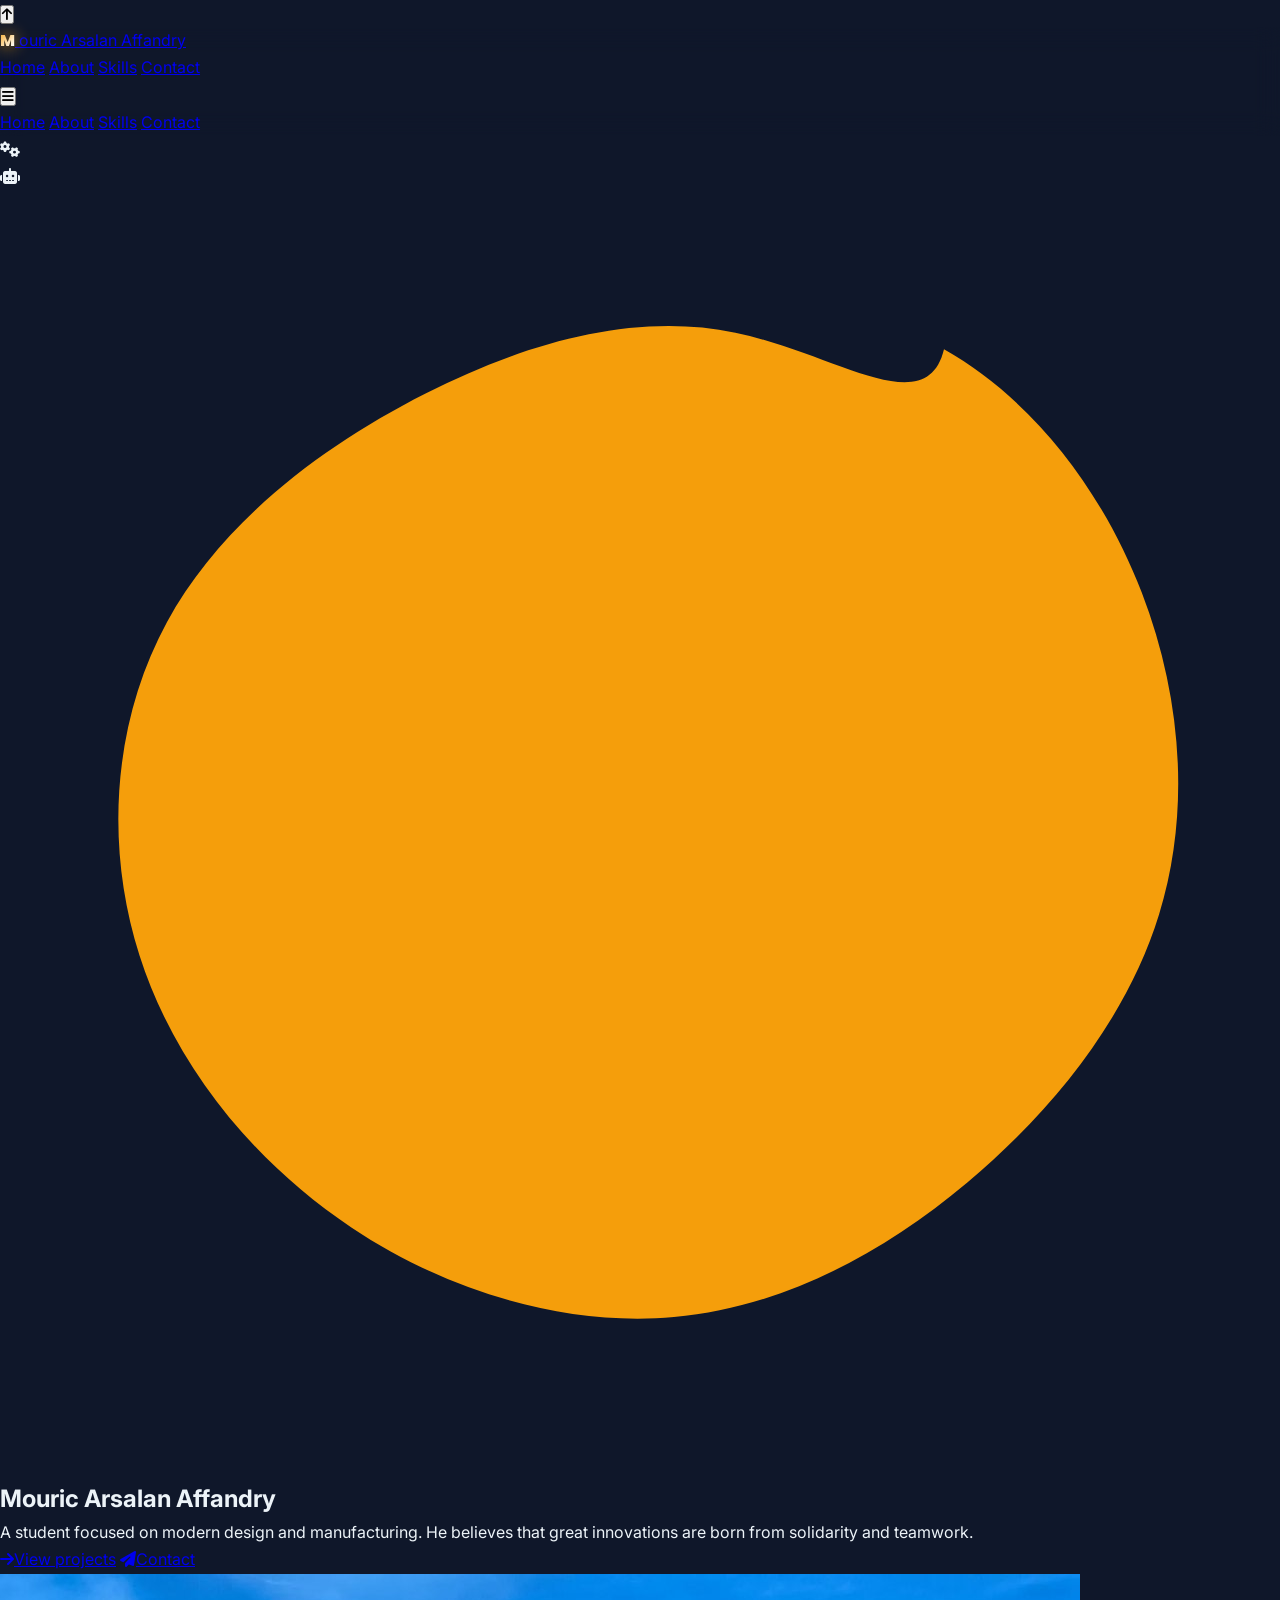
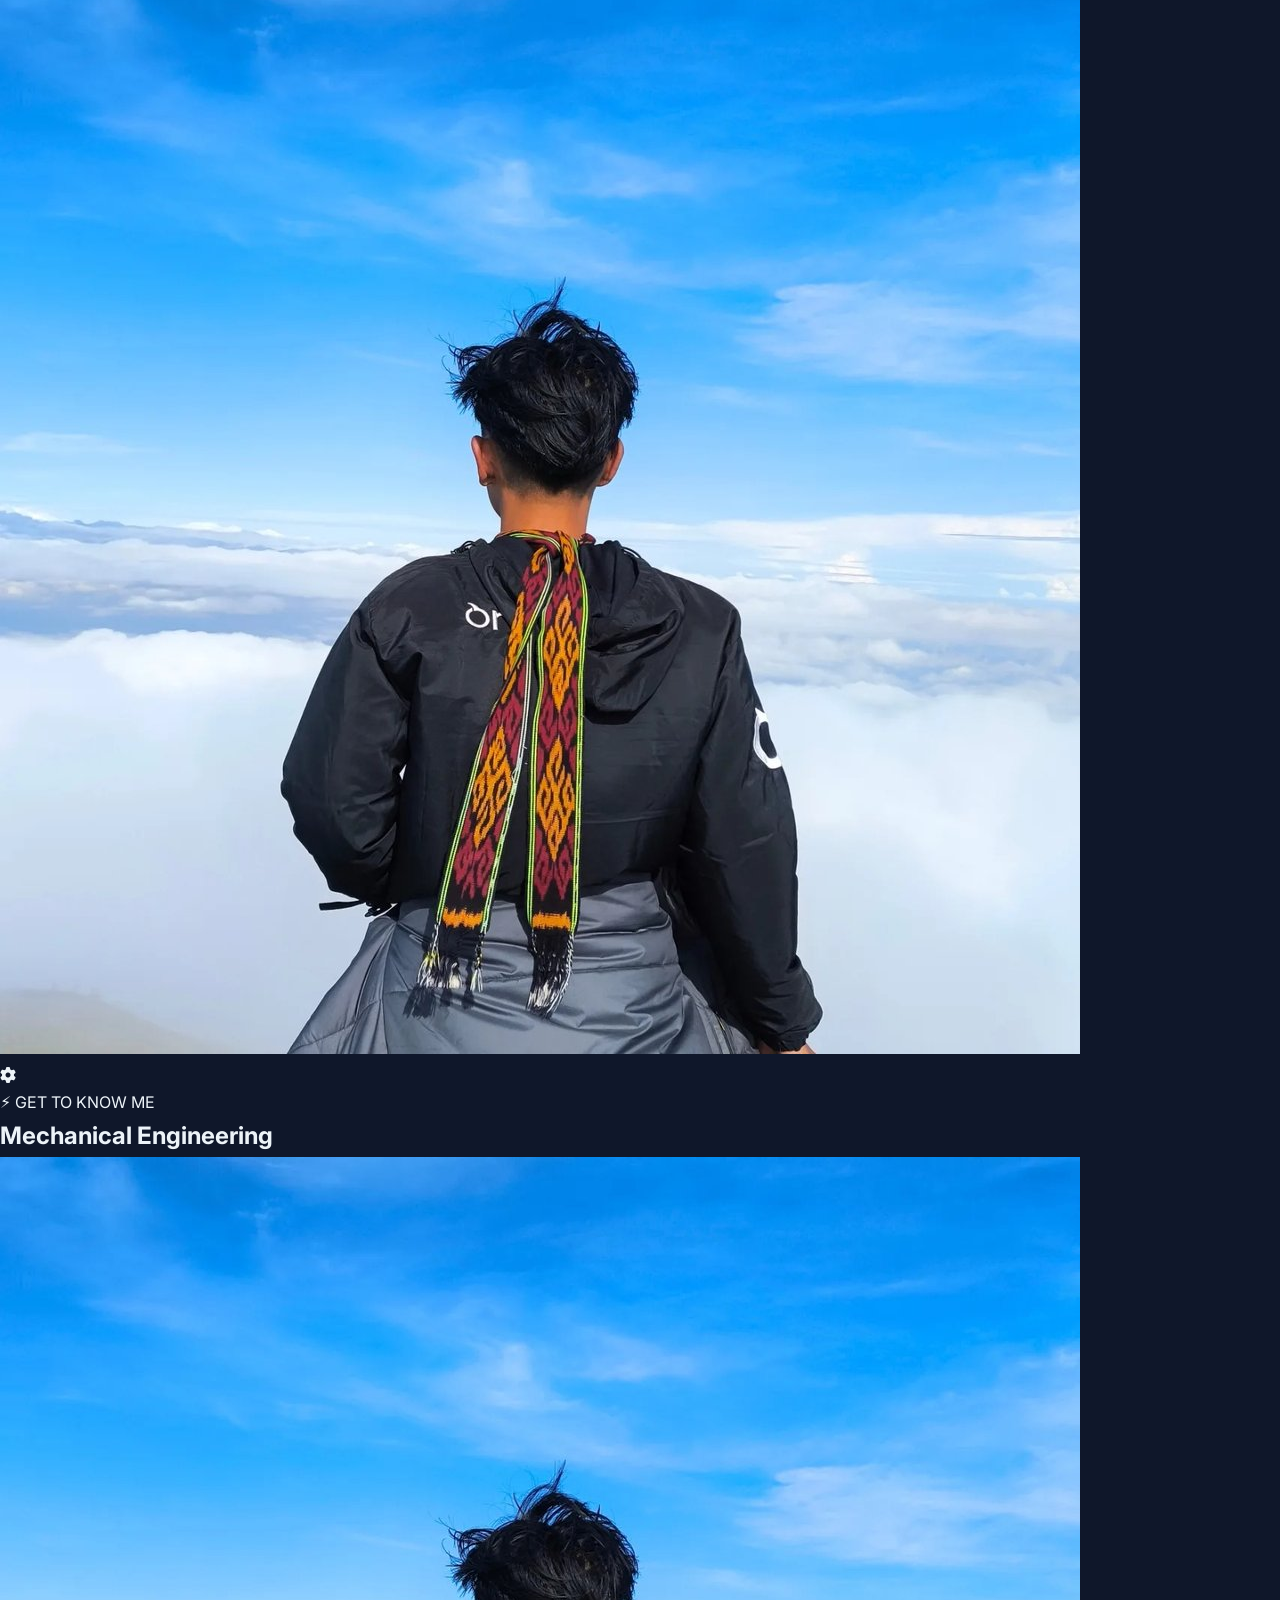
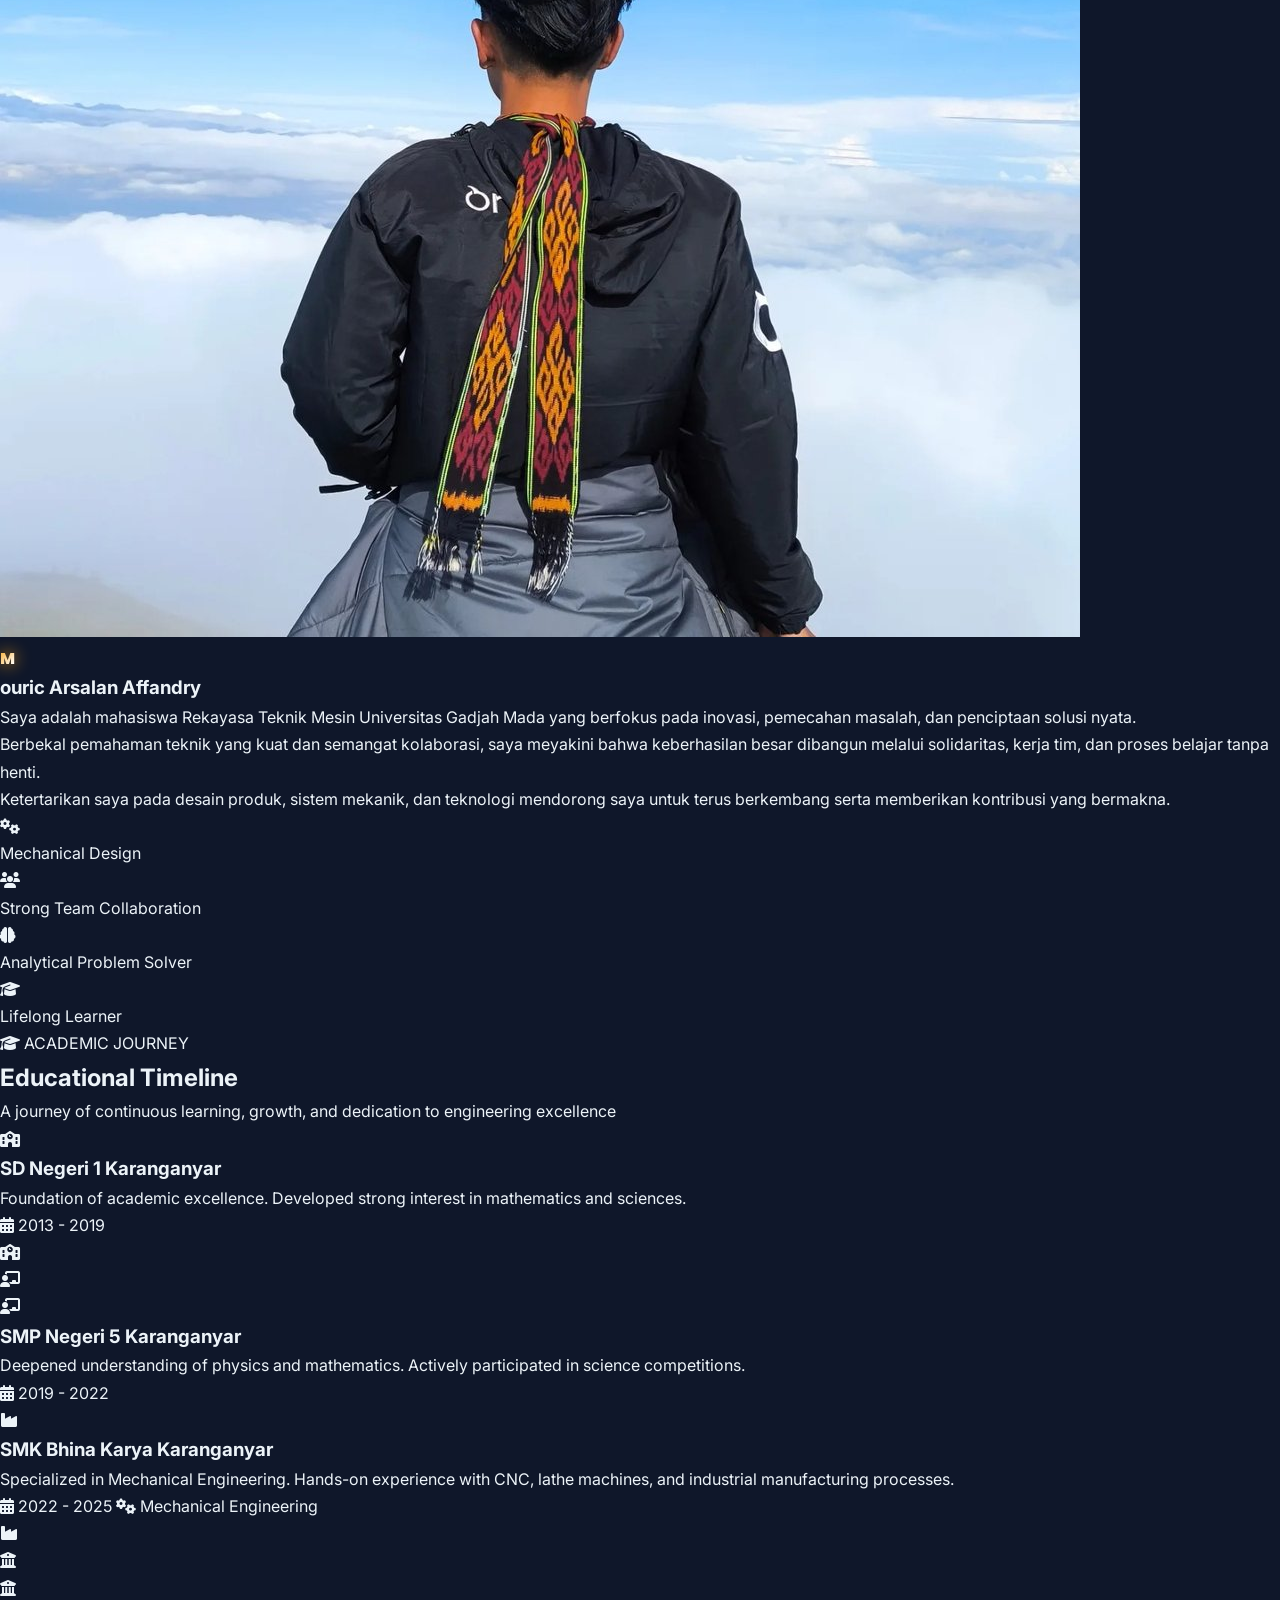
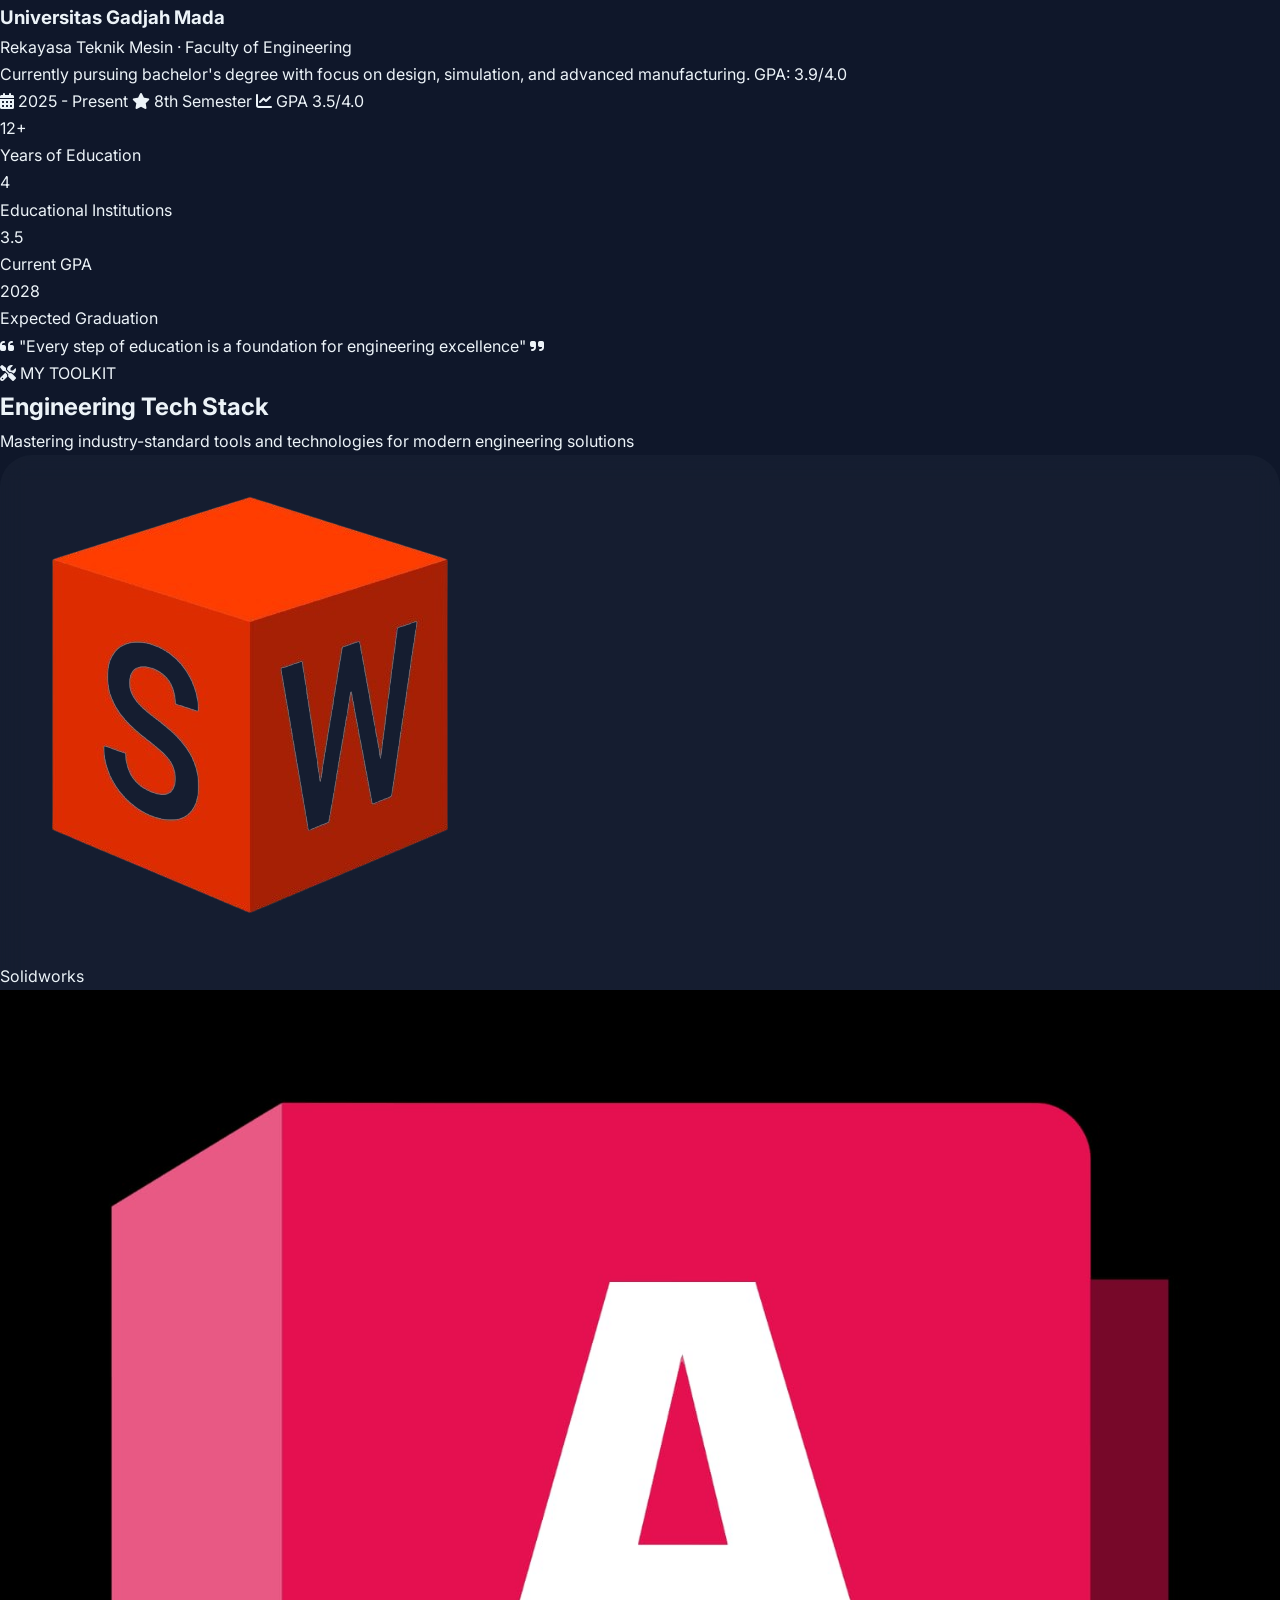
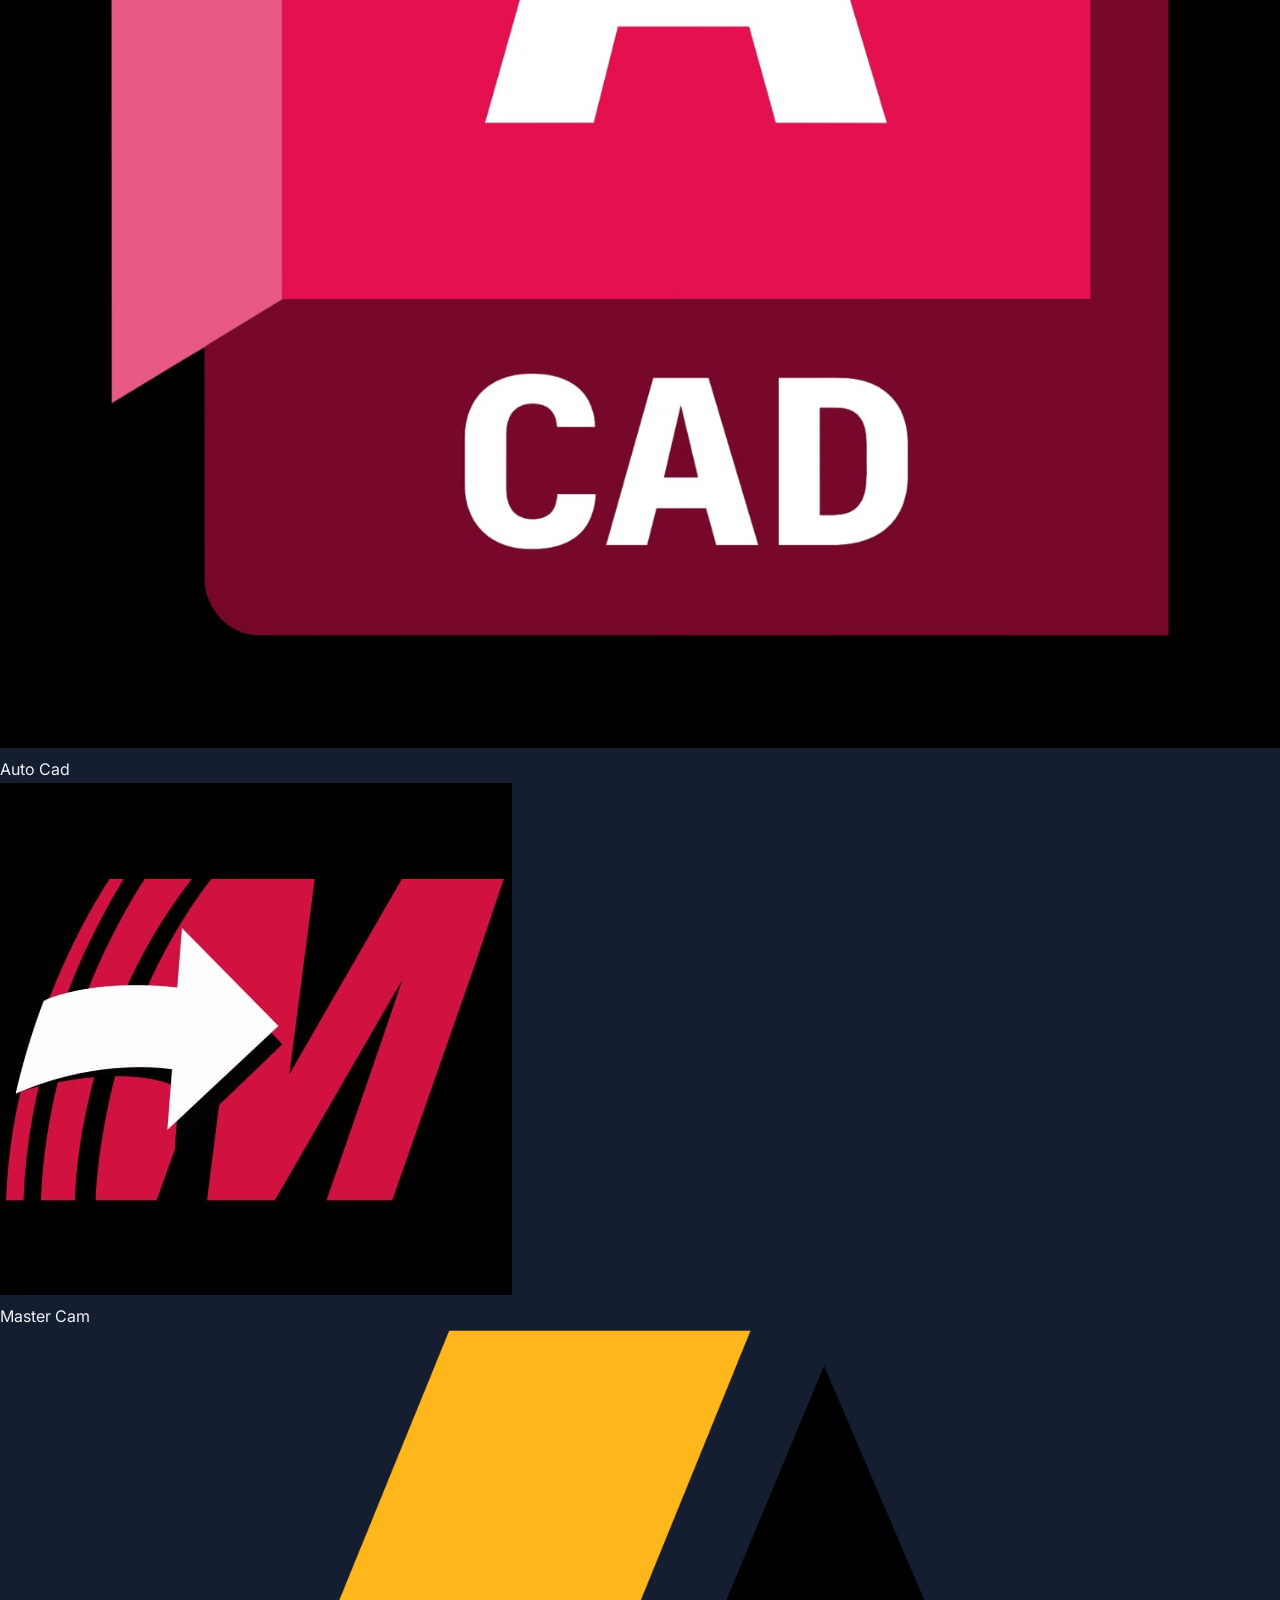
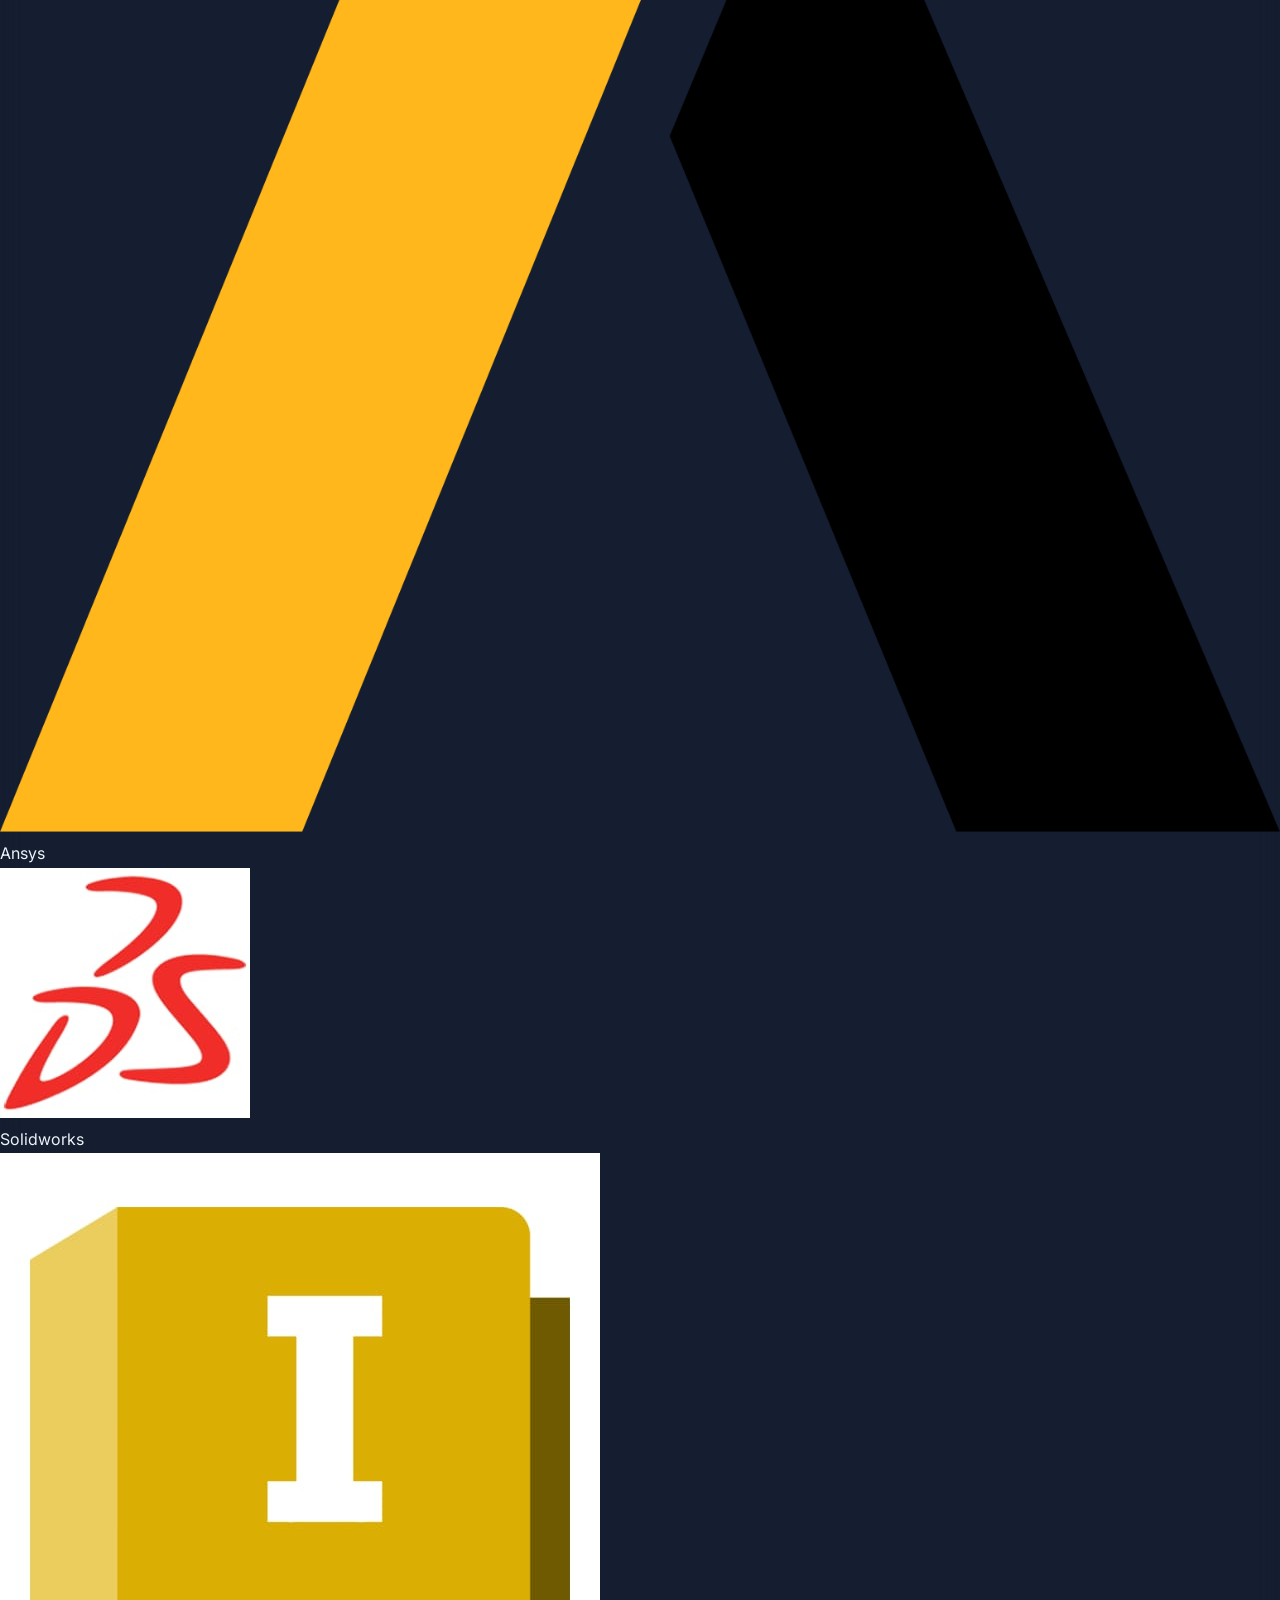
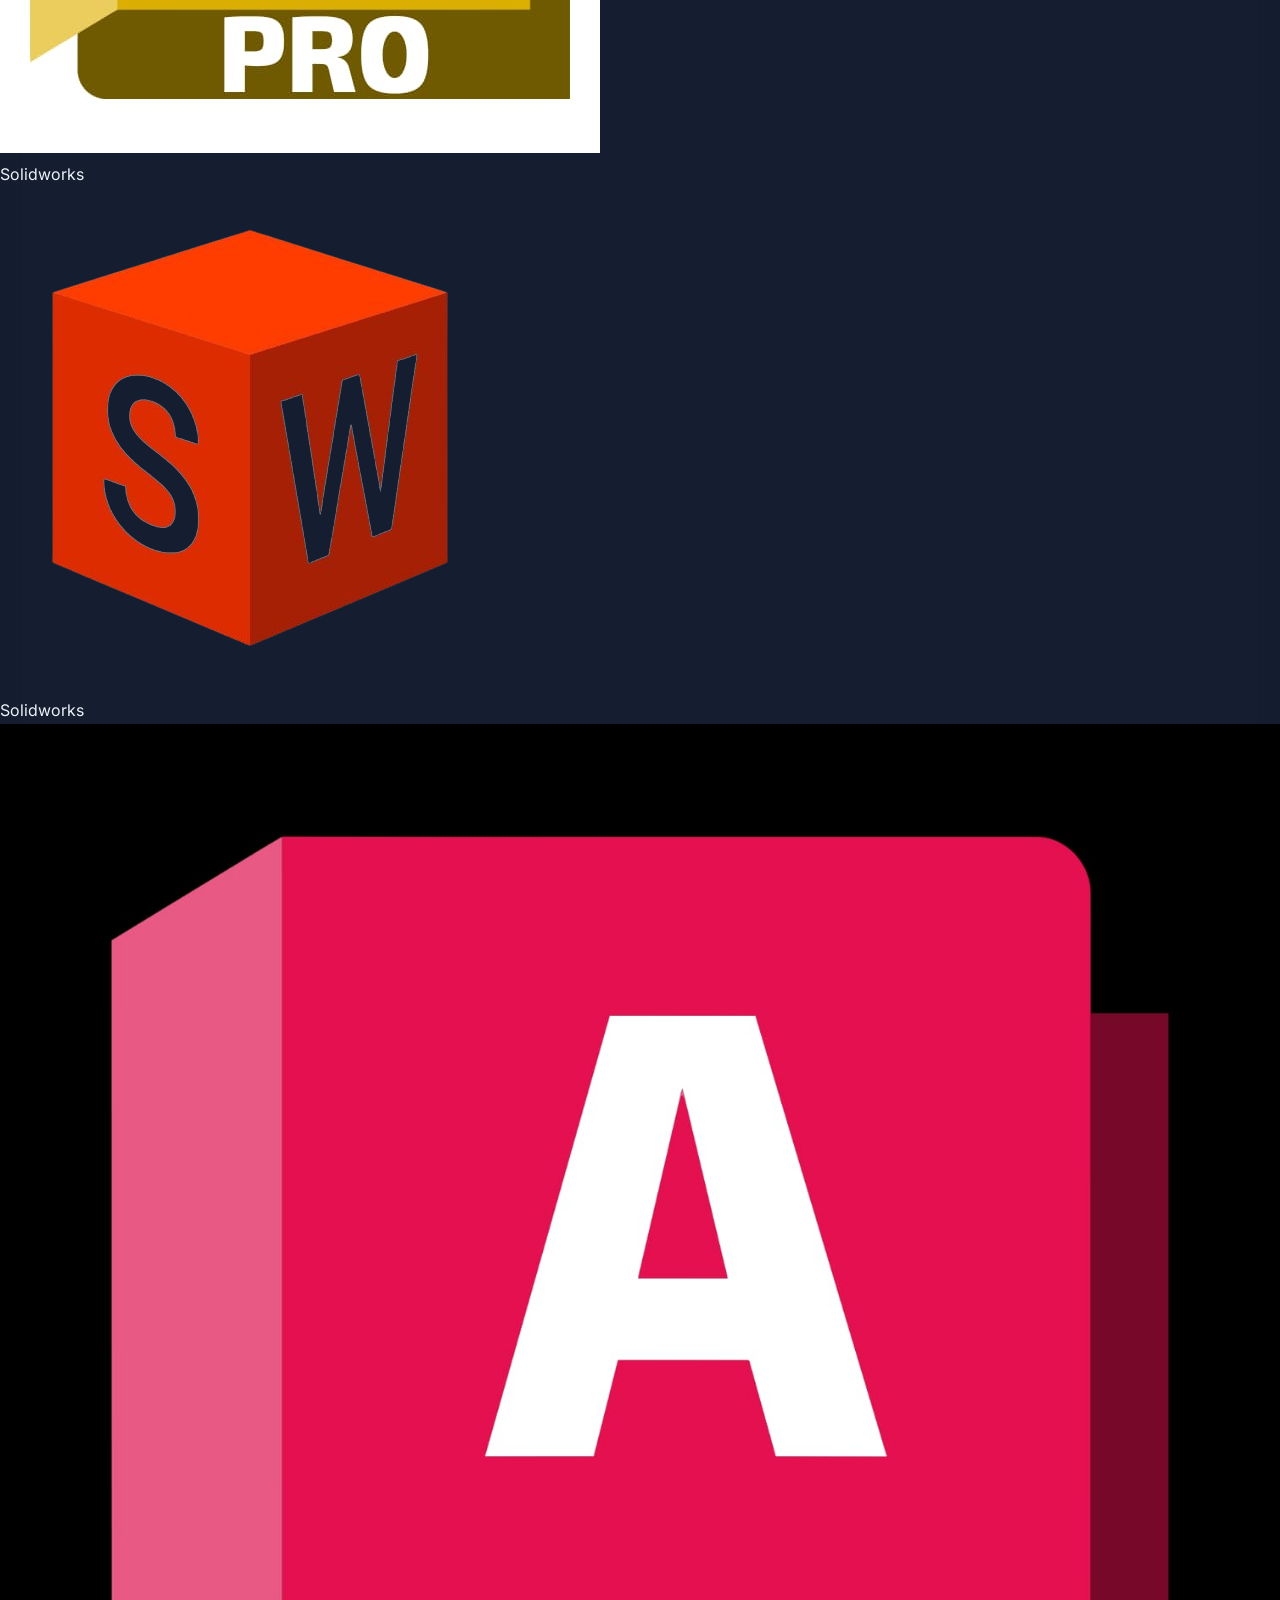
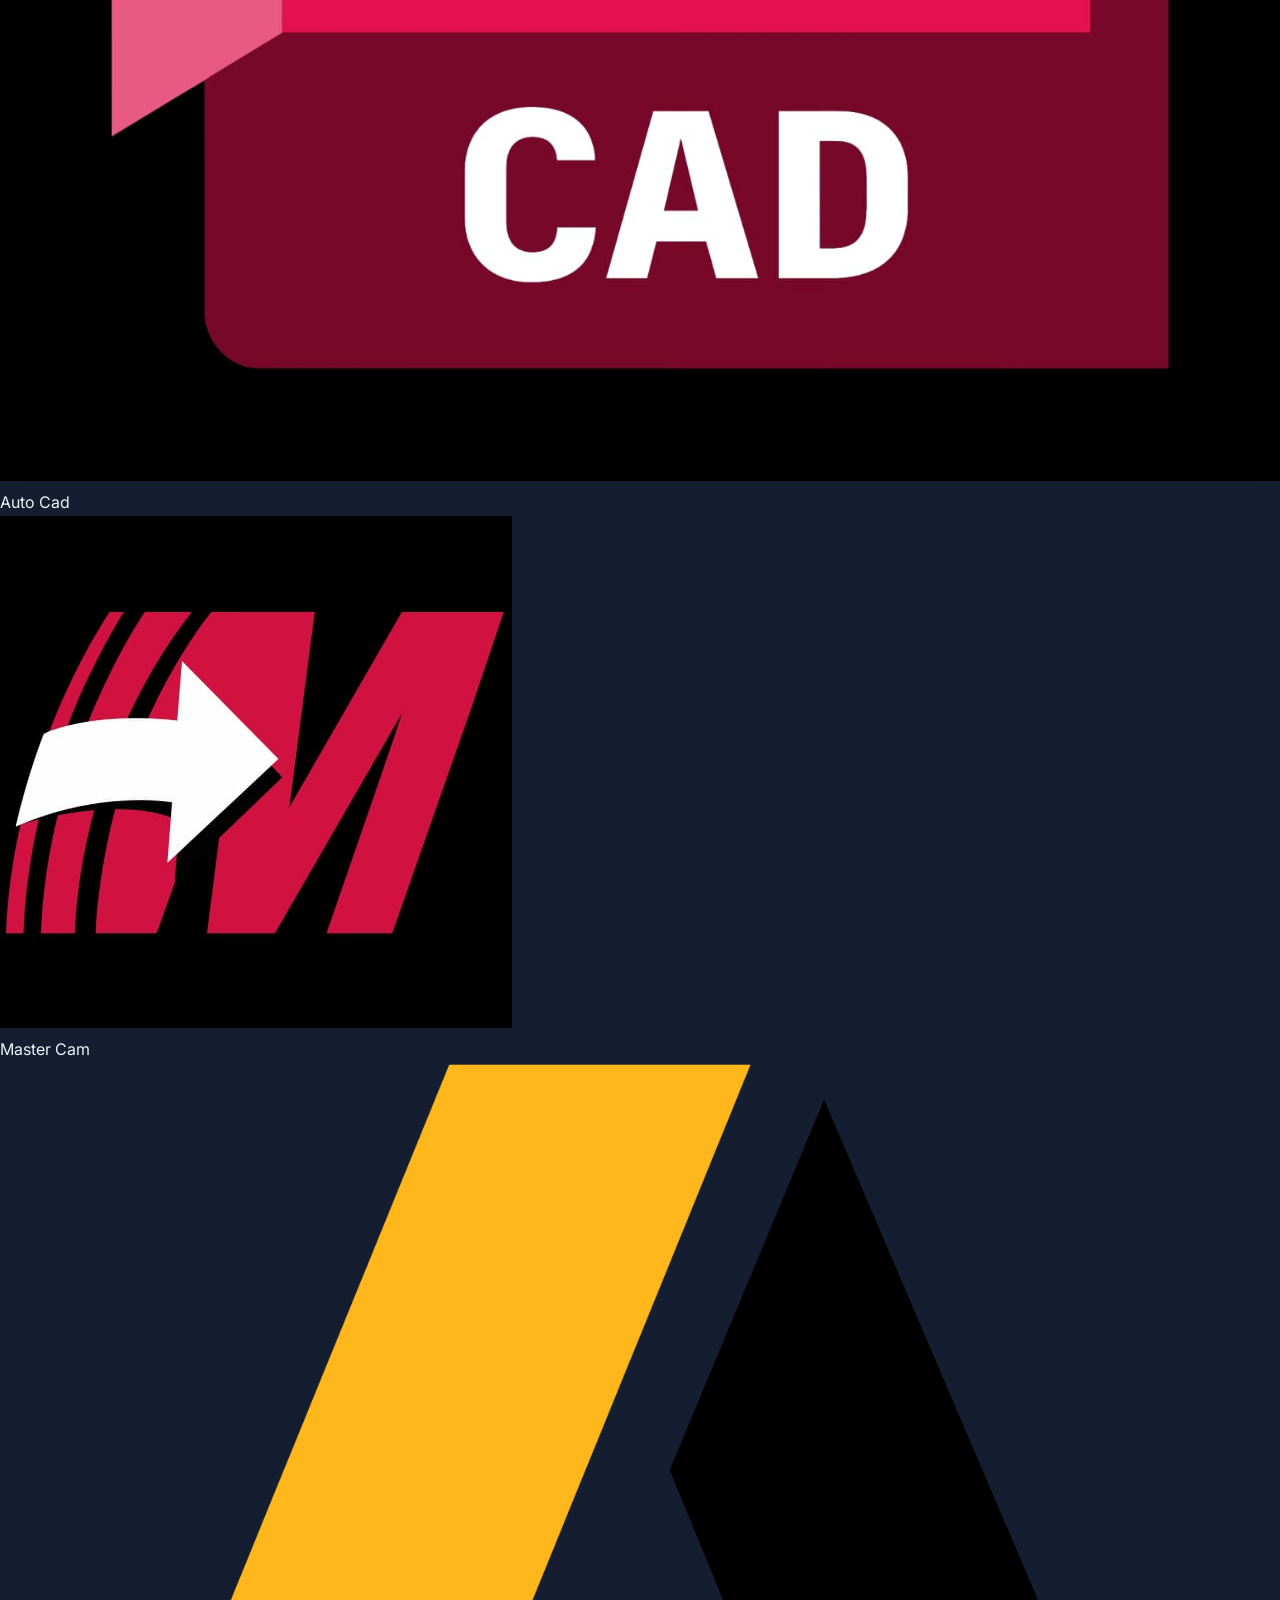
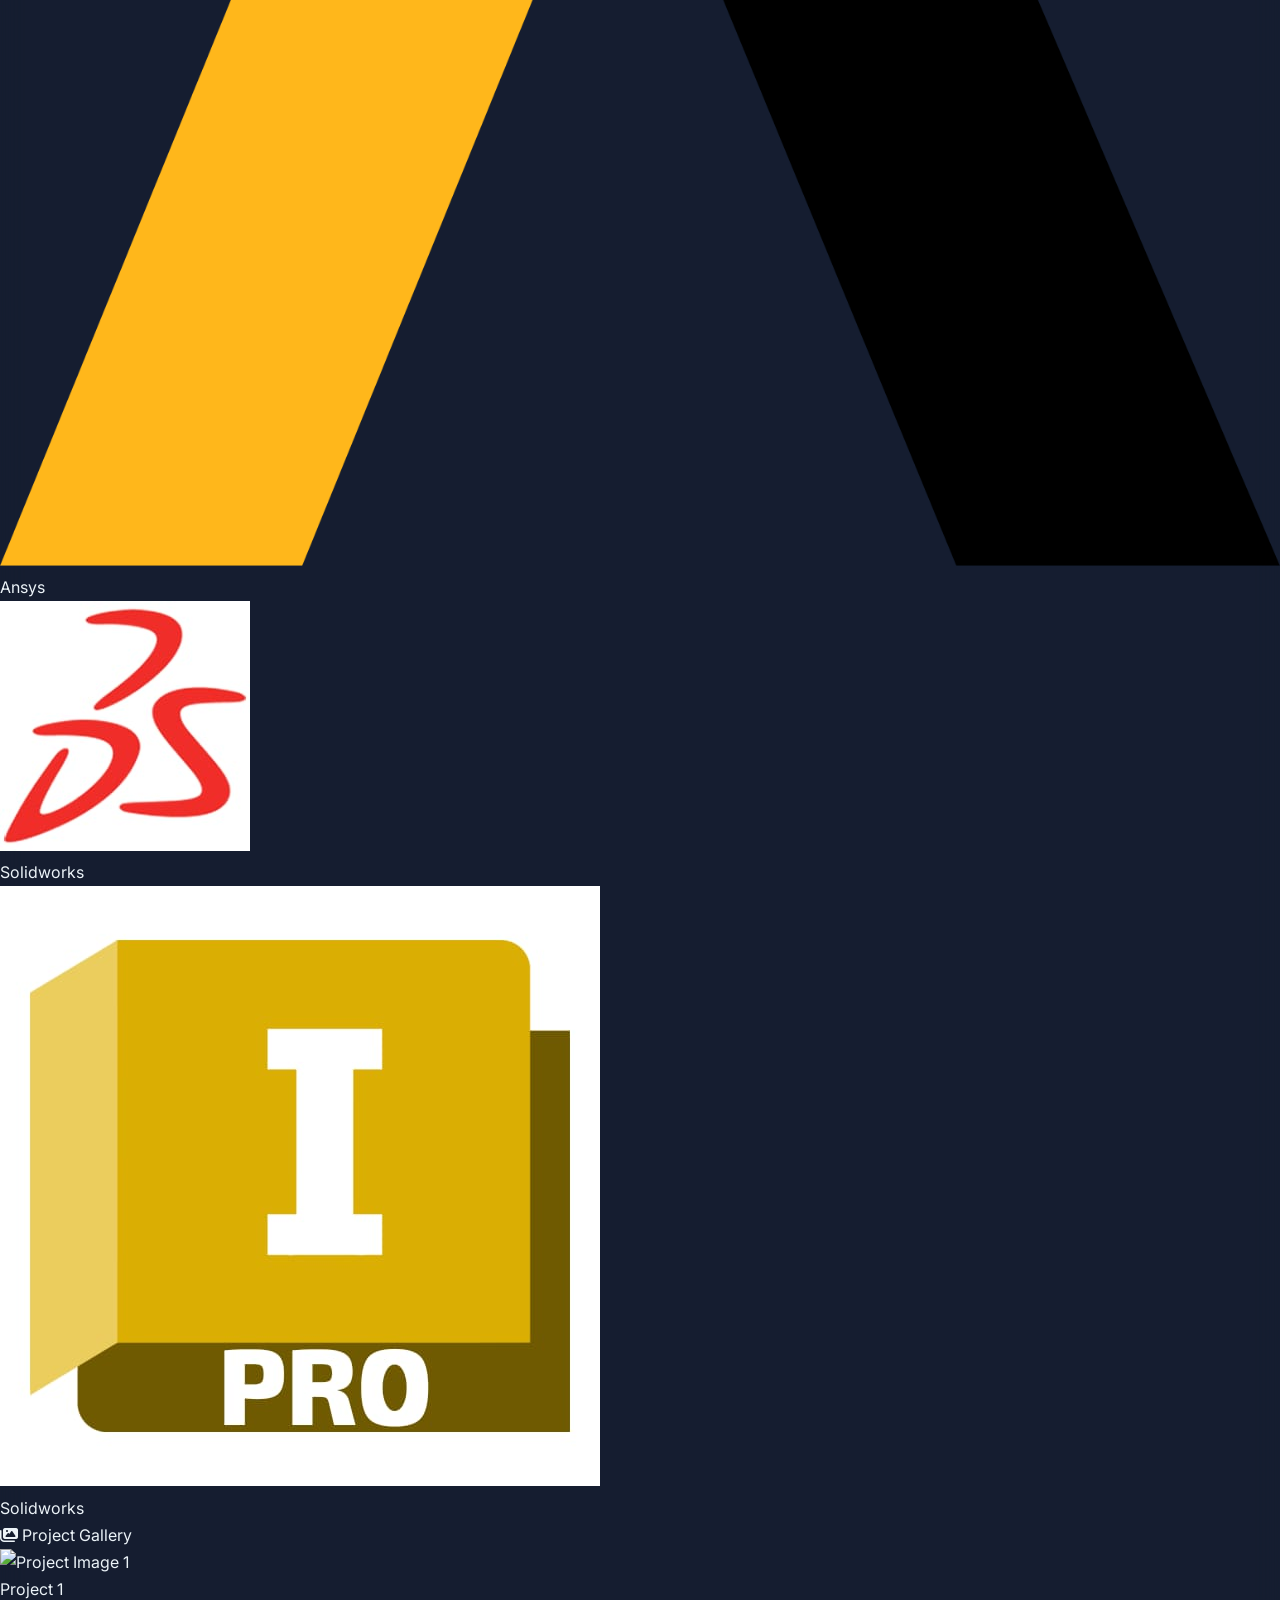
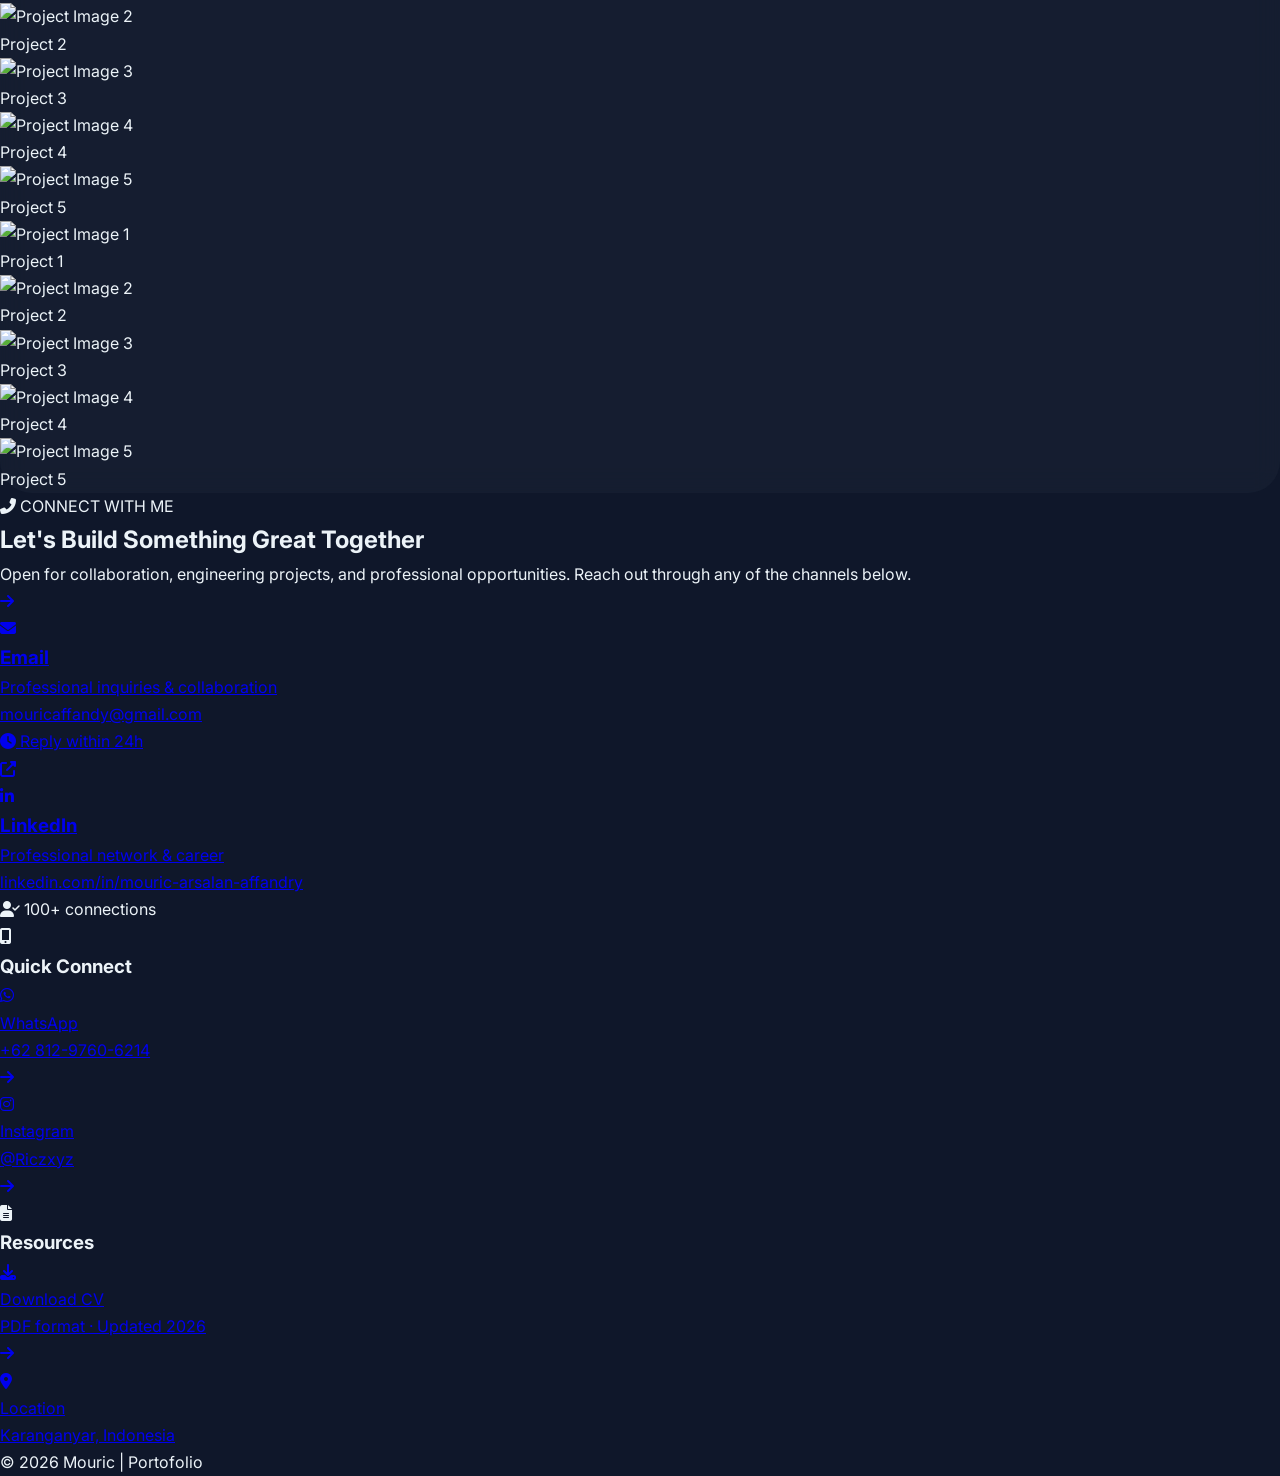
==== commit f887a0f8: "Fix Detail" ====
--- a/index.html
+++ b/index.html
@@ -36,8 +36,10 @@
         <div class="max-w-7xl mx-auto px-4 sm:px-6 lg:px-8">
             <div class="flex items-center justify-between h-16">
                 <a href="#hero" class="flex items-center gap-2">
-                    <span class="solidarity-m text-3xl">M</span>
-                    <span class="font-bold text-lg hidden sm:inline-block">ouric Arsalan Affandry</span>
+                    <div class="flex items-center">
+                        <span class="solidarity-m text-3xl">M</span>
+                        <span class="font-bold text-lg hidden sm:inline-block">ouric Arsalan Affandry</span>
+                    </div>
                 </a>
 
                 <div class="hidden md:flex space-x-8">
@@ -90,12 +92,12 @@
                     </h1>
                     <div class="h-16 mt-2 text-xl md:text-3xl text-[#F59E0B]"><span id="typed-output"></span></div>
                     <p class="text-gray-300 mt-6 max-w-md text-lg">
-                        Mahasiswa Teknik Mesin UGM yang fokus pada desain dan manufaktur modern. Percaya bahwa inovasi
-                        besar lahir dari solidaritas dan kerja tim.
+                        A student focused on modern design and manufacturing. He believes that great innovations are
+                        born from solidarity and teamwork.
                     </p>
 
                     <div class="flex flex-wrap gap-4 mt-8">
-                        <a href="#projects"
+                        <a href="#skills"
                             class="bg-[#F59E0B] text-[#0F172A] px-6 py-3 rounded-lg font-semibold hover:shadow-[0_0_20px_#F59E0B] transition"><i
                                 class="fas fa-arrow-right mr-2"></i>View projects</a>
                         <a href="#contact"
@@ -126,7 +128,7 @@
                         GET TO KNOW ME</span>
                     <h2 class="text-4xl md:text-6xl font-bold">
                         <span class="bg-gradient-to-r from-white via-[#F59E0B] to-white bg-clip-text text-transparent">
-                            Rekayasa Teknik Mesin
+                            Mechanical Engineering
                         </span>
                     </h2>
                     <div class="w-24 h-1 bg-[#F59E0B] mx-auto mt-6"></div>
@@ -134,7 +136,7 @@
 
                 <div class="grid md:grid-cols-2 gap-12 items-center">
 
-                    <div data-aos="zoom-in" data-aos-duration="1000" class="relative group">
+                    <div data-aos="fade-up" data-aos-duration="1000" class="relative group">
                         <div class="relative rounded-3xl overflow-hidden">
                             <img src="/images/profile/mouric.jpg" alt="Mouric Arsalan Affandry"
                                 class="w-full h-auto object-cover opacity-90 group-hover:opacity-100 transition duration-500">
@@ -144,8 +146,10 @@
                     <div>
                         <div data-aos="fade-up" data-aos-delay="100">
                             <div class="flex items-center gap-3 mb-6">
-                                <span class="solidarity-m text-5xl">M</span>
-                                <h3 class="text-3xl font-bold">ouric Arsalan Affandry</h3>
+                                <div class="flex items-center leading-none">
+                                    <span class="solidarity-m text-5xl">M</span>
+                                    <h3 class="text-3xl font-bold">ouric Arsalan Affandry</h3>
+                                </div>
                             </div>
                             <p class="text-gray-300 text-lg leading-relaxed mb-6">
                                 Saya adalah <span class="text-[#F59E0B] font-semibold">mahasiswa Rekayasa Teknik
@@ -165,13 +169,14 @@
                             </p>
                         </div>
                         <div data-aos="fade-up" data-aos-delay="200" class="grid grid-cols-2 gap-4 mb-8">
+
                             <div
                                 class="flex items-center gap-3 bg-[#1E293B]/50 backdrop-blur-sm p-3 rounded-xl border border-[#F59E0B]/20 hover:border-[#F59E0B] transition-all group">
                                 <div
                                     class="w-10 h-10 bg-[#F59E0B]/20 rounded-full flex items-center justify-center group-hover:bg-[#F59E0B] transition-colors">
                                     <i class="fas fa-cogs text-[#F59E0B] group-hover:text-[#0F172A]"></i>
                                 </div>
-                                <span class="text-sm font-medium">Antusias Desain Mekanik</span>
+                                <span class="text-sm font-medium">Mechanical Design</span>
                             </div>
 
                             <div
@@ -180,7 +185,7 @@
                                     class="w-10 h-10 bg-[#F59E0B]/20 rounded-full flex items-center justify-center group-hover:bg-[#F59E0B] transition-colors">
                                     <i class="fas fa-users text-[#F59E0B] group-hover:text-[#0F172A]"></i>
                                 </div>
-                                <span class="text-sm font-medium">Kolaborasi Tim yang Kuat</span>
+                                <span class="text-sm font-medium">Strong Team Collaboration</span>
                             </div>
 
                             <div
@@ -189,7 +194,7 @@
                                     class="w-10 h-10 bg-[#F59E0B]/20 rounded-full flex items-center justify-center group-hover:bg-[#F59E0B] transition-colors">
                                     <i class="fas fa-brain text-[#F59E0B] group-hover:text-[#0F172A]"></i>
                                 </div>
-                                <span class="text-sm font-medium">Pola Pikir Problem Solver</span>
+                                <span class="text-sm font-medium">Analytical Problem Solver</span>
                             </div>
 
                             <div
@@ -198,14 +203,253 @@
                                     class="w-10 h-10 bg-[#F59E0B]/20 rounded-full flex items-center justify-center group-hover:bg-[#F59E0B] transition-colors">
                                     <i class="fas fa-graduation-cap text-[#F59E0B] group-hover:text-[#0F172A]"></i>
                                 </div>
-                                <span class="text-sm font-medium">Pembelajar Berkelanjutan</span>
-                            </div>
+                                <span class="text-sm font-medium">Lifelong Learner</span>
+                            </div>
+
                         </div>
                     </div>
                 </div>
             </div>
         </section>
 
+        <section id="education" class="py-20 relative overflow-hidden">
+            <div class="relative z-10 max-w-7xl mx-auto px-4">
+                <!-- Section Header -->
+                <div class="text-center mb-16" data-aos="fade-up">
+                    <span
+                        class="text-[#F59E0B] text-sm font-mono tracking-wider border border-[#F59E0B]/30 px-4 py-1 rounded-full inline-block mb-4">
+                        <i class="fas fa-graduation-cap mr-2"></i> ACADEMIC JOURNEY
+                    </span>
+                    <h2 class="text-3xl md:text-5xl font-bold">
+                        <span
+                            class="bg-gradient-to-r from-white via-[#F59E0B] to-white bg-clip-text text-transparent">Educational</span>
+                        <span class="text-white"> Timeline</span>
+                    </h2>
+                    <p class="text-gray-400 mt-4 max-w-2xl mx-auto text-sm md:text-base">
+                        A journey of continuous learning, growth, and dedication to engineering excellence
+                    </p>
+                    <div class="w-24 h-1 bg-[#F59E0B] mx-auto mt-6"></div>
+                </div>
+
+                <!-- Timeline Container -->
+                <div class="relative">
+                    <!-- Vertical Line (hidden on mobile, visible on md+) -->
+                    <div
+                        class="absolute left-1/2 transform -translate-x-1/2 w-0.5 h-full bg-gradient-to-b from-[#F59E0B]/30 via-[#F59E0B] to-[#F59E0B]/30 hidden md:block">
+                    </div>
+
+                    <!-- Education Items -->
+                    <div class="space-y-12 md:space-y-0">
+
+                        <!-- Item 1: SD (Left side on desktop) -->
+                        <div class="relative" data-aos="fade-up" data-aos-delay="0">
+                            <div class="md:grid md:grid-cols-2 md:gap-8 items-center">
+                                <div class="md:text-right md:pr-8 order-2 md:order-1">
+                                    <div
+                                        class="bg-gradient-to-br from-[#1E293B] to-[#0F172A] rounded-2xl p-5 md:p-6 border-l-4 md:border-l-0 md:border-r-4 border-[#F59E0B] shadow-lg hover:shadow-[0_0_30px_rgba(245,158,11,0.1)] transition-all duration-300">
+                                        <div class="flex md:justify-end items-center gap-3 mb-3 md:mb-4">
+                                            <div
+                                                class="md:hidden w-10 h-10 bg-[#F59E0B]/20 rounded-full flex items-center justify-center">
+                                                <i class="fas fa-school text-[#F59E0B] text-lg"></i>
+                                            </div>
+                                            <h3 class="text-xl md:text-2xl font-bold text-white">SD Negeri 1 Karanganyar
+                                            </h3>
+                                        </div>
+                                        <p class="text-gray-300 text-sm md:text-base leading-relaxed mb-3">
+                                            Foundation of academic excellence. Developed strong interest in mathematics
+                                            and sciences.
+                                        </p>
+                                        <div class="flex flex-wrap gap-2 md:justify-end">
+                                            <span
+                                                class="inline-flex items-center gap-1 px-3 py-1 bg-[#F59E0B]/10 rounded-full text-xs text-[#F59E0B]">
+                                                <i class="fas fa-calendar-alt text-[10px]"></i> 2013 - 2019
+                                            </span>
+                                        </div>
+                                    </div>
+                                </div>
+                                <div class="hidden md:flex justify-start order-1 md:order-2">
+                                    <div class="relative">
+                                        <div
+                                            class="w-12 h-12 bg-[#F59E0B] rounded-full flex items-center justify-center shadow-lg z-10 relative">
+                                            <i class="fas fa-school text-[#0F172A] text-lg"></i>
+                                        </div>
+                                    </div>
+                                </div>
+                            </div>
+                        </div>
+
+                        <!-- Spacer for desktop -->
+                        <div class="hidden md:block h-12"></div>
+
+                        <!-- Item 2: SMP (Right side on desktop) -->
+                        <div class="relative" data-aos="fade-up" data-aos-delay="100">
+                            <div class="md:grid md:grid-cols-2 md:gap-8 items-center">
+                                <div class="hidden md:flex justify-end order-1">
+                                    <div class="relative">
+                                        <div
+                                            class="w-12 h-12 bg-[#F59E0B] rounded-full flex items-center justify-center shadow-lg z-10 relative">
+                                            <i class="fas fa-chalkboard-user text-[#0F172A] text-lg"></i>
+                                        </div>
+                                    </div>
+                                </div>
+                                <div class="md:pl-8 order-2">
+                                    <div
+                                        class="bg-gradient-to-br from-[#1E293B] to-[#0F172A] rounded-2xl p-5 md:p-6 border-l-4 md:border-l-0 md:border-l-4 border-[#F59E0B] shadow-lg hover:shadow-[0_0_30px_rgba(245,158,11,0.1)] transition-all duration-300">
+                                        <div class="flex items-center gap-3 mb-3 md:mb-4">
+                                            <div
+                                                class="md:hidden w-10 h-10 bg-[#F59E0B]/20 rounded-full flex items-center justify-center">
+                                                <i class="fas fa-chalkboard-user text-[#F59E0B] text-lg"></i>
+                                            </div>
+                                            <h3 class="text-xl md:text-2xl font-bold text-white">SMP Negeri 5
+                                                Karanganyar</h3>
+                                        </div>
+                                        <p class="text-gray-300 text-sm md:text-base leading-relaxed mb-3">
+                                            Deepened understanding of physics and mathematics. Actively participated in
+                                            science competitions.
+                                        </p>
+                                        <div class="flex flex-wrap gap-2">
+                                            <span
+                                                class="inline-flex items-center gap-1 px-3 py-1 bg-[#F59E0B]/10 rounded-full text-xs text-[#F59E0B]">
+                                                <i class="fas fa-calendar-alt text-[10px]"></i> 2019 - 2022
+                                            </span>
+                                        </div>
+                                    </div>
+                                </div>
+                            </div>
+                        </div>
+
+                        <!-- Spacer for desktop -->
+                        <div class="hidden md:block h-12"></div>
+
+                        <!-- Item 3: SMK (Left side on desktop) -->
+                        <div class="relative" data-aos="fade-up" data-aos-delay="200">
+                            <div class="md:grid md:grid-cols-2 md:gap-8 items-center">
+                                <div class="md:text-right md:pr-8 order-2 md:order-1">
+                                    <div
+                                        class="bg-gradient-to-br from-[#1E293B] to-[#0F172A] rounded-2xl p-5 md:p-6 border-l-4 md:border-l-0 md:border-r-4 border-[#F59E0B] shadow-lg hover:shadow-[0_0_30px_rgba(245,158,11,0.1)] transition-all duration-300">
+                                        <div class="flex md:justify-end items-center gap-3 mb-3 md:mb-4">
+                                            <div
+                                                class="md:hidden w-10 h-10 bg-[#F59E0B]/20 rounded-full flex items-center justify-center">
+                                                <i class="fas fa-industry text-[#F59E0B] text-lg"></i>
+                                            </div>
+                                            <h3 class="text-xl md:text-2xl font-bold text-white">SMK Bhina Karya
+                                                Karanganyar</h3>
+                                        </div>
+                                        <p class="text-gray-300 text-sm md:text-base leading-relaxed mb-3">
+                                            Specialized in Mechanical Engineering. Hands-on experience with CNC, lathe
+                                            machines, and industrial manufacturing processes.
+                                        </p>
+                                        <div class="flex flex-wrap gap-2 md:justify-end">
+                                            <span
+                                                class="inline-flex items-center gap-1 px-3 py-1 bg-[#F59E0B]/10 rounded-full text-xs text-[#F59E0B]">
+                                                <i class="fas fa-calendar-alt text-[10px]"></i> 2022 - 2025
+                                            </span>
+                                            <span
+                                                class="inline-flex items-center gap-1 px-3 py-1 bg-[#F59E0B]/10 rounded-full text-xs text-[#F59E0B]">
+                                                <i class="fas fa-cogs text-[10px]"></i> Mechanical Engineering
+                                            </span>
+                                        </div>
+                                    </div>
+                                </div>
+                                <div class="hidden md:flex justify-start order-1 md:order-2">
+                                    <div class="relative">
+                                        <div
+                                            class="w-12 h-12 bg-[#F59E0B] rounded-full flex items-center justify-center shadow-lg z-10 relative">
+                                            <i class="fas fa-industry text-[#0F172A] text-lg"></i>
+                                        </div>
+                                    </div>
+                                </div>
+                            </div>
+                        </div>
+
+                        <!-- Spacer for desktop -->
+                        <div class="hidden md:block h-12"></div>
+
+                        <!-- Item 4: Universitas (Right side on desktop) - Highlighted -->
+                        <div class="relative" data-aos="fade-up" data-aos-delay="300">
+                            <div class="md:grid md:grid-cols-2 md:gap-8 items-center">
+                                <div class="hidden md:flex justify-end order-1">
+                                    <div class="relative">
+                                        <div
+                                            class="w-12 h-12 bg-[#F59E0B] rounded-full flex items-center justify-center shadow-lg z-10 relative animate-pulse">
+                                            <i class="fas fa-university text-[#0F172A] text-lg"></i>
+                                        </div>
+                                    </div>
+                                </div>
+                                <div class="md:pl-8 order-2">
+                                    <div
+                                        class="bg-gradient-to-br from-[#F59E0B]/10 to-[#1E293B] rounded-2xl p-5 md:p-6 border-2 border-[#F59E0B] shadow-lg hover:shadow-[0_0_30px_rgba(245,158,11,0.2)] transition-all duration-300">
+                                        <div class="flex items-center gap-3 mb-3 md:mb-4">
+                                            <div
+                                                class="md:hidden w-10 h-10 bg-[#F59E0B]/20 rounded-full flex items-center justify-center">
+                                                <i class="fas fa-university text-[#F59E0B] text-lg"></i>
+                                            </div>
+                                            <h3 class="text-xl md:text-2xl font-bold text-white">Universitas Gadjah Mada
+                                            </h3>
+                                        </div>
+                                        <p class="text-gray-300 text-sm md:text-base leading-relaxed mb-3">
+                                            <span class="text-[#F59E0B] font-semibold">Rekayasa Teknik Mesin</span> ·
+                                            Faculty of Engineering<br>
+                                            Currently pursuing bachelor's degree with focus on design, simulation, and
+                                            advanced manufacturing. GPA: 3.9/4.0
+                                        </p>
+                                        <div class="flex flex-wrap gap-2">
+                                            <span
+                                                class="inline-flex items-center gap-1 px-3 py-1 bg-[#F59E0B]/20 rounded-full text-xs text-[#F59E0B] font-semibold">
+                                                <i class="fas fa-calendar-alt text-[10px]"></i> 2025 - Present
+                                            </span>
+                                            <span
+                                                class="inline-flex items-center gap-1 px-3 py-1 bg-[#F59E0B]/20 rounded-full text-xs text-[#F59E0B]">
+                                                <i class="fas fa-star text-[10px]"></i> 8th Semester
+                                            </span>
+                                            <span
+                                                class="inline-flex items-center gap-1 px-3 py-1 bg-[#F59E0B]/20 rounded-full text-xs text-[#F59E0B]">
+                                                <i class="fas fa-chart-line text-[10px]"></i> GPA 3.5/4.0
+                                            </span>
+                                        </div>
+                                    </div>
+                                </div>
+                            </div>
+                        </div>
+                    </div>
+                </div>
+
+                <!-- Achievement Highlights -->
+                <div class="mt-16 grid grid-cols-2 md:grid-cols-4 gap-4" data-aos="fade-up" data-aos-delay="400">
+                    <div
+                        class="text-center bg-gradient-to-br from-[#1E293B] to-[#0F172A] p-4 rounded-xl border border-[#F59E0B]/20 hover:border-[#F59E0B] transition-all duration-300">
+                        <div class="text-2xl md:text-3xl font-bold text-[#F59E0B]">12+</div>
+                        <div class="text-xs md:text-sm text-gray-400 mt-1">Years of Education</div>
+                    </div>
+                    <div
+                        class="text-center bg-gradient-to-br from-[#1E293B] to-[#0F172A] p-4 rounded-xl border border-[#F59E0B]/20 hover:border-[#F59E0B] transition-all duration-300">
+                        <div class="text-2xl md:text-3xl font-bold text-[#F59E0B]">4</div>
+                        <div class="text-xs md:text-sm text-gray-400 mt-1">Educational Institutions</div>
+                    </div>
+                    <div
+                        class="text-center bg-gradient-to-br from-[#1E293B] to-[#0F172A] p-4 rounded-xl border border-[#F59E0B]/20 hover:border-[#F59E0B] transition-all duration-300">
+                        <div class="text-2xl md:text-3xl font-bold text-[#F59E0B]">3.5</div>
+                        <div class="text-xs md:text-sm text-gray-400 mt-1">Current GPA</div>
+                    </div>
+                    <div
+                        class="text-center bg-gradient-to-br from-[#1E293B] to-[#0F172A] p-4 rounded-xl border border-[#F59E0B]/20 hover:border-[#F59E0B] transition-all duration-300">
+                        <div class="text-2xl md:text-3xl font-bold text-[#F59E0B]">2028</div>
+                        <div class="text-xs md:text-sm text-gray-400 mt-1">Expected Graduation</div>
+                    </div>
+                </div>
+
+                <!-- Quote or Motto -->
+                <div class="mt-12 text-center" data-aos="fade-up" data-aos-delay="500">
+                    <div
+                        class="inline-flex items-center gap-2 bg-[#1E293B]/50 backdrop-blur-sm px-6 py-3 rounded-full border border-[#F59E0B]/30">
+                        <i class="fas fa-quote-left text-[#F59E0B] text-sm"></i>
+                        <span class="text-gray-300 text-sm italic">"Every step of education is a foundation for
+                            engineering excellence"</span>
+                        <i class="fas fa-quote-right text-[#F59E0B] text-sm"></i>
+                    </div>
+                </div>
+            </div>
+        </section>
 
         <section id="skills" class="py-20 relative overflow-hidden">
             <div class="relative z-10 max-w-7xl mx-auto px-4">
@@ -232,15 +476,15 @@
                             <div class="flex w-1/2 justify-around items-center gap-6 px-4">
                                 <div class="flex flex-col items-center group/skill">
                                     <div
-                                        class="w-24 h-24 md:w-28 md:h-28 rounded-xl overflow-hidden bg-[#0F172A] flex items-center justify-center border border-[#F59E0B]/20 group-hover/skill:border-[#F59E0B] transition-all duration-300">
-                                        <img src="images/skil/image1.jpg" alt="Solidworks"
+                                        class="w-24 h-24 md:w-28 md:h-28 overflow-hidden flex items-center justify-center transition-all duration-300">
+                                        <img src="images/skil/test.png" alt="Solidworks"
                                             class="w-full h-full object-cover transition-transform duration-300 group-hover/skill:scale-110">
                                     </div>
                                     <span class="text-xs mt-2 text-gray-400">Solidworks</span>
                                 </div>
                                 <div class="flex flex-col items-center group/skill">
                                     <div
-                                        class="w-24 h-24 md:w-28 md:h-28 rounded-xl overflow-hidden bg-[#0F172A] flex items-center justify-center border border-[#F59E0B]/20 group-hover/skill:border-[#F59E0B] transition-all duration-300">
+                                        class="w-24 h-24 md:w-28 md:h-28 overflow-hidden flex items-center justify-center transition-all duration-300">
                                         <img src="images/skil/image2.jpg" alt="Auto Cad"
                                             class="w-full h-full object-cover transition-transform duration-300 group-hover/skill:scale-110">
                                     </div>
@@ -248,7 +492,7 @@
                                 </div>
                                 <div class="flex flex-col items-center group/skill">
                                     <div
-                                        class="w-24 h-24 md:w-28 md:h-28 rounded-xl overflow-hidden bg-[#0F172A] flex items-center justify-center border border-[#F59E0B]/20 group-hover/skill:border-[#F59E0B] transition-all duration-300">
+                                        class="w-24 h-24 md:w-28 md:h-28 overflow-hidden flex items-center justify-center transition-all duration-300">
                                         <img src="images/skil/image3.jpg" alt="Master Cam"
                                             class="w-full h-full object-cover transition-transform duration-300 group-hover/skill:scale-110">
                                     </div>
@@ -256,15 +500,15 @@
                                 </div>
                                 <div class="flex flex-col items-center group/skill">
                                     <div
-                                        class="w-24 h-24 md:w-28 md:h-28 rounded-xl overflow-hidden bg-[#0F172A] flex items-center justify-center border border-[#F59E0B]/20 group-hover/skill:border-[#F59E0B] transition-all duration-300">
-                                        <img src="images/skil/image4.jpg" alt="Ansys"
+                                        class="w-24 h-24 md:w-28 md:h-28 overflow-hidden flex items-center justify-center transition-all duration-300">
+                                        <img src="images/skil/ANSS.png" alt="Ansys"
                                             class="w-full h-full object-cover transition-transform duration-300 group-hover/skill:scale-110">
                                     </div>
                                     <span class="text-xs mt-2 text-gray-400">Ansys</span>
                                 </div>
                                 <div class="flex flex-col items-center group/skill">
                                     <div
-                                        class="w-24 h-24 md:w-28 md:h-28 rounded-xl overflow-hidden bg-[#0F172A] flex items-center justify-center border border-[#F59E0B]/20 group-hover/skill:border-[#F59E0B] transition-all duration-300">
+                                        class="w-24 h-24 md:w-28 md:h-28 overflow-hidden flex items-center justify-center transition-all duration-300">
                                         <img src="images/skil/image5.jpg" alt="Solidworks"
                                             class="w-full h-full object-cover transition-transform duration-300 group-hover/skill:scale-110">
                                     </div>
@@ -272,7 +516,7 @@
                                 </div>
                                 <div class="flex flex-col items-center group/skill">
                                     <div
-                                        class="w-24 h-24 md:w-28 md:h-28 rounded-xl overflow-hidden bg-[#0F172A] flex items-center justify-center border border-[#F59E0B]/20 group-hover/skill:border-[#F59E0B] transition-all duration-300">
+                                        class="w-24 h-24 md:w-28 md:h-28 overflow-hidden flex items-center justify-center transition-all duration-300">
                                         <img src="images/skil/image6.jpg" alt="Solidworks"
                                             class="w-full h-full object-cover transition-transform duration-300 group-hover/skill:scale-110">
                                     </div>
@@ -282,15 +526,15 @@
                             <div class="flex w-1/2 justify-around items-center gap-6 px-4">
                                 <div class="flex flex-col items-center group/skill">
                                     <div
-                                        class="w-24 h-24 md:w-28 md:h-28 rounded-xl overflow-hidden bg-[#0F172A] flex items-center justify-center border border-[#F59E0B]/20 group-hover/skill:border-[#F59E0B] transition-all duration-300">
-                                        <img src="images/skil/image1.jpg" alt="Solidworks"
+                                        class="w-24 h-24 md:w-28 md:h-28 overflow-hidden flex items-center justify-center transition-all duration-300">
+                                        <img src="images/skil/test.png" alt="Solidworks"
                                             class="w-full h-full object-cover transition-transform duration-300 group-hover/skill:scale-110">
                                     </div>
                                     <span class="text-xs mt-2 text-gray-400">Solidworks</span>
                                 </div>
                                 <div class="flex flex-col items-center group/skill">
                                     <div
-                                        class="w-24 h-24 md:w-28 md:h-28 rounded-xl overflow-hidden bg-[#0F172A] flex items-center justify-center border border-[#F59E0B]/20 group-hover/skill:border-[#F59E0B] transition-all duration-300">
+                                        class="w-24 h-24 md:w-28 md:h-28 overflow-hidden flex items-center justify-center transition-all duration-300">
                                         <img src="images/skil/image2.jpg" alt="Auto Cad"
                                             class="w-full h-full object-cover transition-transform duration-300 group-hover/skill:scale-110">
                                     </div>
@@ -298,7 +542,7 @@
                                 </div>
                                 <div class="flex flex-col items-center group/skill">
                                     <div
-                                        class="w-24 h-24 md:w-28 md:h-28 rounded-xl overflow-hidden bg-[#0F172A] flex items-center justify-center border border-[#F59E0B]/20 group-hover/skill:border-[#F59E0B] transition-all duration-300">
+                                        class="w-24 h-24 md:w-28 md:h-28 overflow-hidden flex items-center justify-center transition-all duration-300">
                                         <img src="images/skil/image3.jpg" alt="Master Cam"
                                             class="w-full h-full object-cover transition-transform duration-300 group-hover/skill:scale-110">
                                     </div>
@@ -306,15 +550,15 @@
                                 </div>
                                 <div class="flex flex-col items-center group/skill">
                                     <div
-                                        class="w-24 h-24 md:w-28 md:h-28 rounded-xl overflow-hidden bg-[#0F172A] flex items-center justify-center border border-[#F59E0B]/20 group-hover/skill:border-[#F59E0B] transition-all duration-300">
-                                        <img src="images/skil/image4.jpg" alt="Ansys"
+                                        class="w-24 h-24 md:w-28 md:h-28 overflow-hidden flex items-center justify-center transition-all duration-300">
+                                        <img src="images/skil/ANSS.png" alt="Ansys"
                                             class="w-full h-full object-cover transition-transform duration-300 group-hover/skill:scale-110">
                                     </div>
                                     <span class="text-xs mt-2 text-gray-400">Ansys</span>
                                 </div>
                                 <div class="flex flex-col items-center group/skill">
                                     <div
-                                        class="w-24 h-24 md:w-28 md:h-28 rounded-xl overflow-hidden bg-[#0F172A] flex items-center justify-center border border-[#F59E0B]/20 group-hover/skill:border-[#F59E0B] transition-all duration-300">
+                                        class="w-24 h-24 md:w-28 md:h-28 overflow-hidden flex items-center justify-center transition-all duration-300">
                                         <img src="images/skil/image5.jpg" alt="Solidworks"
                                             class="w-full h-full object-cover transition-transform duration-300 group-hover/skill:scale-110">
                                     </div>
@@ -322,7 +566,7 @@
                                 </div>
                                 <div class="flex flex-col items-center group/skill">
                                     <div
-                                        class="w-24 h-24 md:w-28 md:h-28 rounded-xl overflow-hidden bg-[#0F172A] flex items-center justify-center border border-[#F59E0B]/20 group-hover/skill:border-[#F59E0B] transition-all duration-300">
+                                        class="w-24 h-24 md:w-28 md:h-28 overflow-hidden flex items-center justify-center transition-all duration-300">
                                         <img src="images/skil/image6.jpg" alt="Solidworks"
                                             class="w-full h-full object-cover transition-transform duration-300 group-hover/skill:scale-110">
                                     </div>
@@ -456,52 +700,59 @@
                 <!-- Contact Cards Grid -->
                 <div class="grid md:grid-cols-2 gap-6 mb-12">
                     <!-- Email Card -->
-                    <div data-aos="fade-up" data-aos-delay="0"
-                        class="group relative bg-gradient-to-br from-[#1E293B] to-[#0F172A] rounded-2xl p-6 border border-[#F59E0B]/20 hover:border-[#F59E0B] transition-all duration-300 hover:shadow-[0_0_30px_rgba(245,158,11,0.2)]">
-                        <a href="mailto:mourich@example.com">
-                            <div
-                                class="absolute top-4 right-4 opacity-0 group-hover:opacity-100 transition-opacity duration-300">
-                                <i class="fas fa-arrow-right text-[#F59E0B] text-xl"></i>
-                            </div>
-                            <div
-                                class="w-14 h-14 bg-[#F59E0B]/10 rounded-xl flex items-center justify-center mb-4 group-hover:bg-[#F59E0B]/20 transition-colors">
-                                <i class="fas fa-envelope text-3xl text-[#F59E0B]"></i>
-                            </div>
-                            <h3 class="text-xl font-semibold text-white mb-2">Email</h3>
-                            <p class="text-gray-400 text-sm mb-4">Professional inquiries & collaboration</p>
-                            <a href="mailto:Mouric.Arsalan@ugm.ac.id"
-                                class="text-[#F59E0B] hover:text-[#F59E0B]/80 transition-colors break-all font-mono text-sm">
-                                Mouric.Arsalan@ugm.ac.id
-                            </a>
-                            <div class="mt-4 pt-4 border-t border-[#F59E0B]/10">
-                                <span class="text-xs text-gray-500"><i class="fas fa-clock mr-1"></i> Reply within
-                                    24h</span>
-                            </div>
-                        </a>
-                    </div>
+                    <a href="mailto:mouricaffandy@gmail.com" data-aos="fade-up" data-aos-delay="0"
+                        class="group relative block bg-gradient-to-br from-[#1E293B] to-[#0F172A] rounded-2xl p-6 border border-[#F59E0B]/20 hover:border-[#F59E0B] transition-all duration-300 hover:shadow-[0_0_30px_rgba(245,158,11,0.2)]">
+
+                        <div
+                            class="absolute top-4 right-4 opacity-0 group-hover:opacity-100 transition-opacity duration-300">
+                            <i class="fas fa-arrow-right text-[#F59E0B] text-xl"></i>
+                        </div>
+
+                        <div
+                            class="w-14 h-14 bg-[#F59E0B]/10 rounded-xl flex items-center justify-center mb-4 group-hover:bg-[#F59E0B]/20 transition-colors">
+                            <i class="fas fa-envelope text-3xl text-[#F59E0B]"></i>
+                        </div>
+
+                        <h3 class="text-xl font-semibold text-white mb-2">Email</h3>
+
+                        <p class="text-gray-400 text-sm mb-4">
+                            Professional inquiries & collaboration
+                        </p>
+
+                        <span class="text-[#F59E0B] break-all font-mono text-sm">
+                            mouricaffandy@gmail.com
+                        </span>
+
+                        <div class="mt-4 pt-4 border-t border-[#F59E0B]/10">
+                            <span class="text-xs text-gray-500">
+                                <i class="fas fa-clock mr-1"></i> Reply within 24h
+                            </span>
+                        </div>
+
+                    </a>
 
                     <!-- LinkedIn Card -->
                     <div data-aos="fade-up" data-aos-delay="100"
                         class="group relative bg-gradient-to-br from-[#1E293B] to-[#0F172A] rounded-2xl p-6 border border-[#F59E0B]/20 hover:border-[#F59E0B] transition-all duration-300 hover:shadow-[0_0_30px_rgba(245,158,11,0.2)]">
-                        <a href="https://linkedin.com/in/mouric-arsalan-affandry">
-                        <div
-                            class="absolute top-4 right-4 opacity-0 group-hover:opacity-100 transition-opacity duration-300">
-                            <i class="fas fa-external-link-alt text-[#F59E0B] text-xl"></i>
-                        </div>
-                        <div
-                            class="w-14 h-14 bg-[#F59E0B]/10 rounded-xl flex items-center justify-center mb-4 group-hover:bg-[#F59E0B]/20 transition-colors">
-                            <i class="fab fa-linkedin-in text-3xl text-[#F59E0B]"></i>
-                        </div>
-                        <h3 class="text-xl font-semibold text-white mb-2">LinkedIn</h3>
-                        <p class="text-gray-400 text-sm mb-4">Professional network & career</p>
-                        <a href="https://linkedin.com/in/mouric-arsalan-affandry" target="_blank"
-                            class="text-[#F59E0B] hover:text-[#F59E0B]/80 transition-colors break-all text-sm">
-                            linkedin.com/in/mouric-arsalan
-                        </a>
-                        <div class="mt-4 pt-4 border-t border-[#F59E0B]/10">
-                            <span class="text-xs text-gray-500"><i class="fas fa-user-check mr-1"></i> 500+
-                                connections</span>
-                        </div>
+                        <a href="https://www.linkedin.com/in/mouric-arsalan-affandry-0038b7385/">
+                            <div
+                                class="absolute top-4 right-4 opacity-0 group-hover:opacity-100 transition-opacity duration-300">
+                                <i class="fas fa-external-link-alt text-[#F59E0B] text-xl"></i>
+                            </div>
+                            <div
+                                class="w-14 h-14 bg-[#F59E0B]/10 rounded-xl flex items-center justify-center mb-4 group-hover:bg-[#F59E0B]/20 transition-colors">
+                                <i class="fab fa-linkedin-in text-3xl text-[#F59E0B]"></i>
+                            </div>
+                            <h3 class="text-xl font-semibold text-white mb-2">LinkedIn</h3>
+                            <p class="text-gray-400 text-sm mb-4">Professional network & career</p>
+                            <a href="https://linkedin.com/in/mouric -arsalan-affandry" target="_blank"
+                                class="text-[#F59E0B] hover:text-[#F59E0B]/80 transition-colors break-all text-sm">
+                                linkedin.com/in/mouric-arsalan-affandry
+                            </a>
+                            <div class="mt-4 pt-4 border-t border-[#F59E0B]/10">
+                                <span class="text-xs text-gray-500"><i class="fas fa-user-check mr-1"></i> 100+
+                                    connections</span>
+                            </div>
                         </a>
                     </div>
                 </div>
@@ -560,22 +811,20 @@
                             <h3 class="text-xl font-semibold">Resources</h3>
                         </div>
                         <div class="space-y-4">
-                            <a href="#"
-                                class="flex items-center justify-between p-4 rounded-xl border border-[#F59E0B]/30 hover:border-[#F59E0B] transition-all group">
+                            <a href="https://drive.google.com/file/d/172BUqKN5VI7VUWKwXh9BKJViKySO3Inb/view?usp=sharing"
+                                target="_blank" rel="noopener noreferrer"
+                                class="flex items-center justify-between p-3 md:p-4 rounded-xl border border-[#F59E0B]/30 hover:border-[#F59E0B] transition-all group">
                                 <div class="flex items-center gap-3">
-                                    <div
-                                        class="w-12 h-12 bg-[#F59E0B]/20 rounded-full flex items-center justify-center">
-                                        <i class="fas fa-download text-[#F59E0B] text-xl"></i>
-                                    </div>
+                                    <i class="fas fa-download text-[#F59E0B] text-xl"></i>
                                     <div>
-                                        <p class="font-semibold text-lg">Download CV</p>
-                                        <p class="text-sm text-gray-400">PDF format · Updated 2026</p>
+                                        <p class="font-semibold text-sm md:text-base">Download CV</p>
+                                        <p class="text-xs text-gray-400">PDF format · Updated 2026</p>
                                     </div>
                                 </div>
                                 <i
                                     class="fas fa-arrow-right text-gray-500 group-hover:text-[#F59E0B] group-hover:translate-x-1 transition-all"></i>
                             </a>
-                            <a href="#"
+                            <a href="https://goo.gl/maps/9A1Zmy2B8pnk1cF59?g_st=aw"
                                 class="flex items-center justify-between p-4 rounded-xl border border-[#F59E0B]/30 hover:border-[#F59E0B] transition-all group">
 
                                 <div class="flex items-center gap-3">
@@ -585,7 +834,7 @@
                                     </div>
                                     <div>
                                         <p class="font-medium">Location</p>
-                                        <p class="text-sm text-gray-400">Yogyakarta, Indonesia</p>
+                                        <p class="text-sm text-gray-400">Karanganyar, Indonesia</p>
                                     </div>
                                 </div>
                             </a>
@@ -622,7 +871,7 @@
                 setTimeout(() => document.getElementById('loader').style.display = 'none', 500);
             }, 500);
             AOS.init({ duration: 800, once: false });
-            new Typed('#typed-output', { strings: ['Mechanical Engineer.', 'CAD Specialist.', 'FEA Analyst.', 'Maker.'], typeSpeed: 70, backSpeed: 40, loop: true });
+            new Typed('#typed-output', { strings: ['Public speaking.', 'Problem solving.', ' Time Management .', 'Critical thinking.', 'Adaptability and flexibility.', 'Teamwork.'], typeSpeed: 70, backSpeed: 40, loop: true });
         };
 
         AOS.init({
